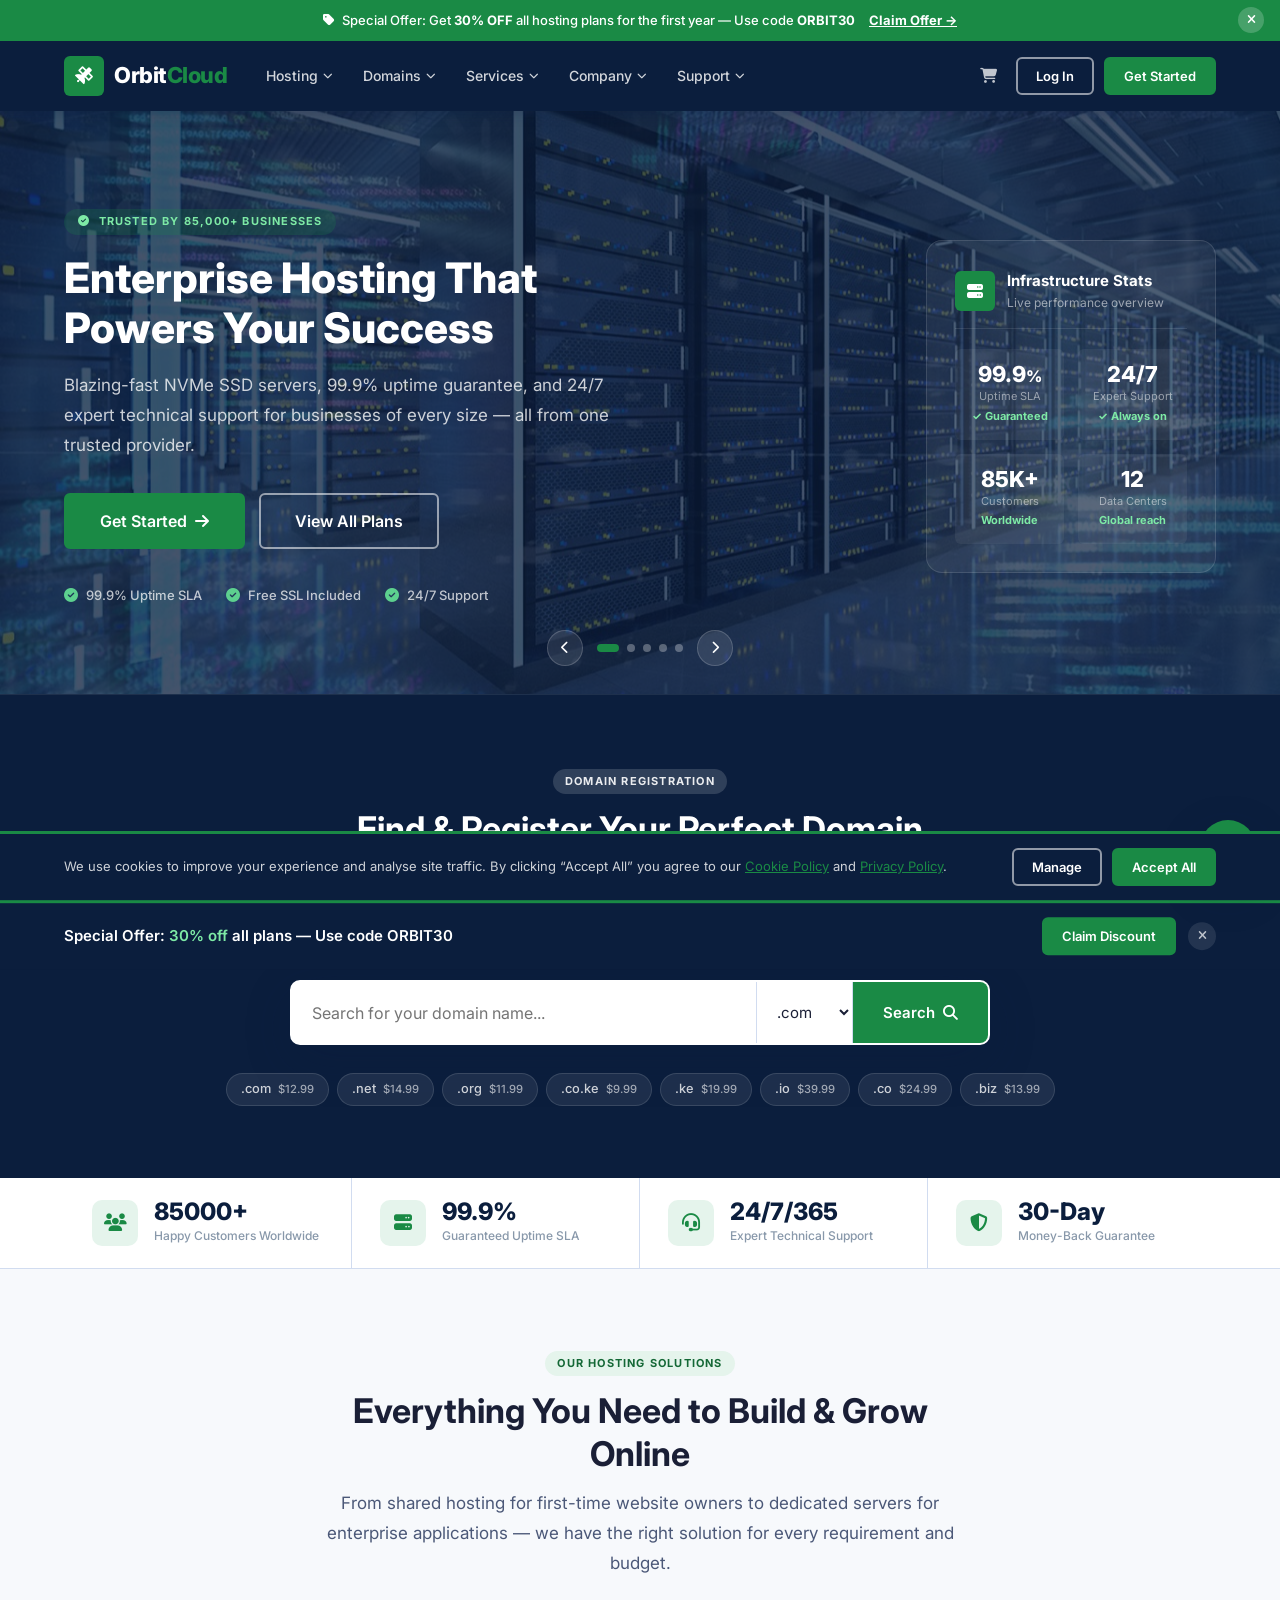
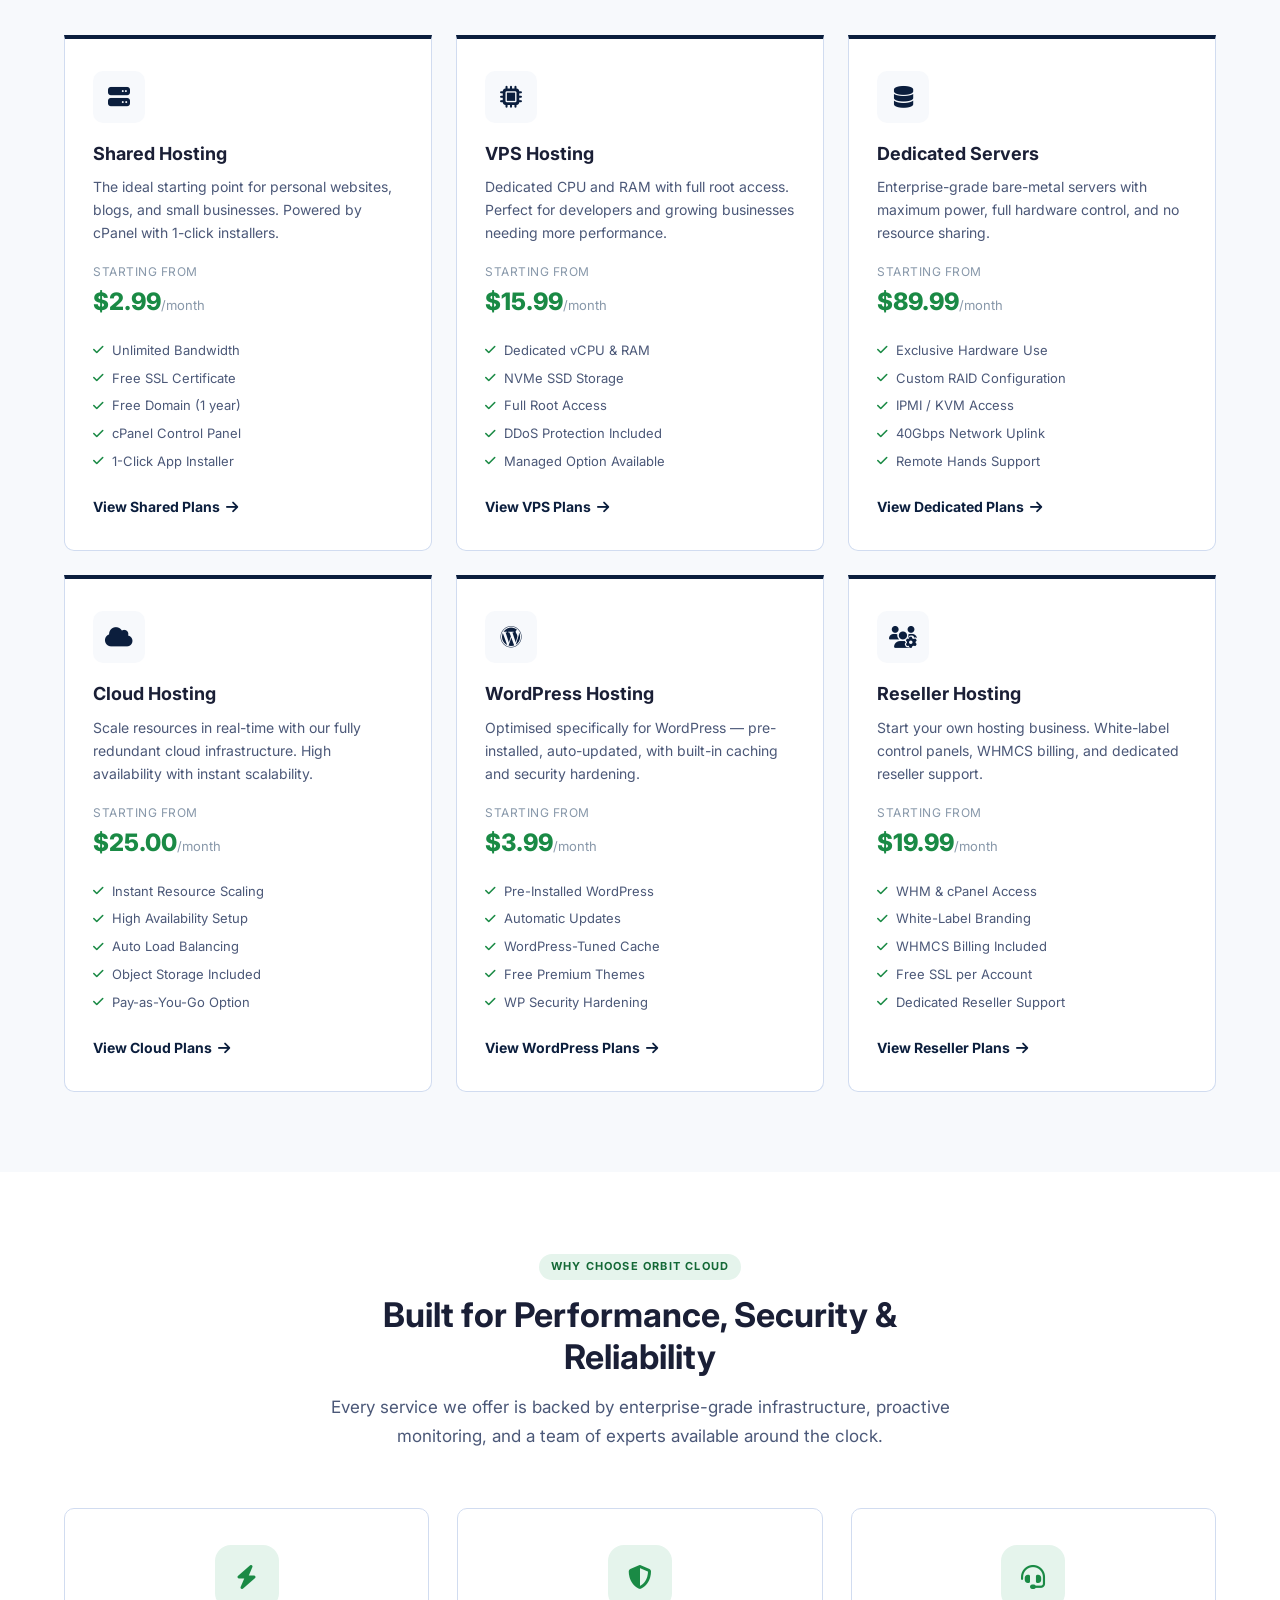
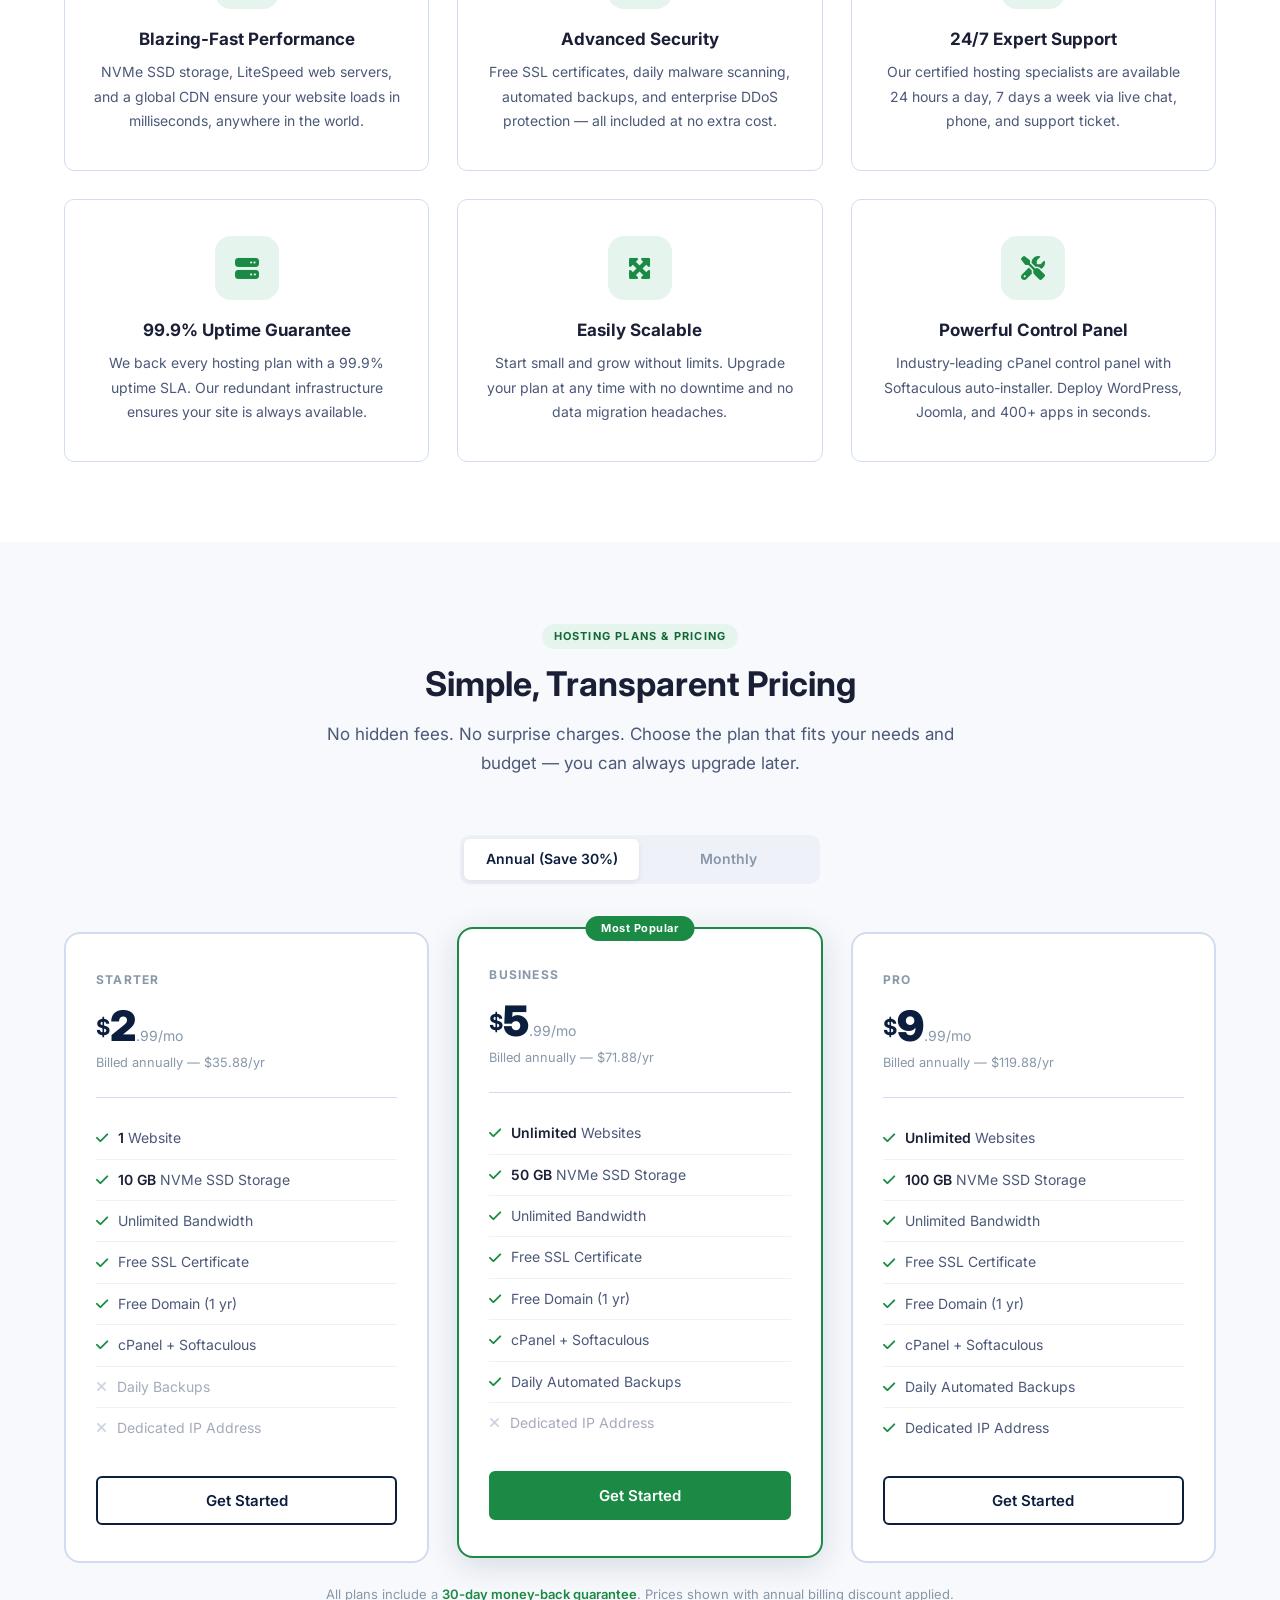
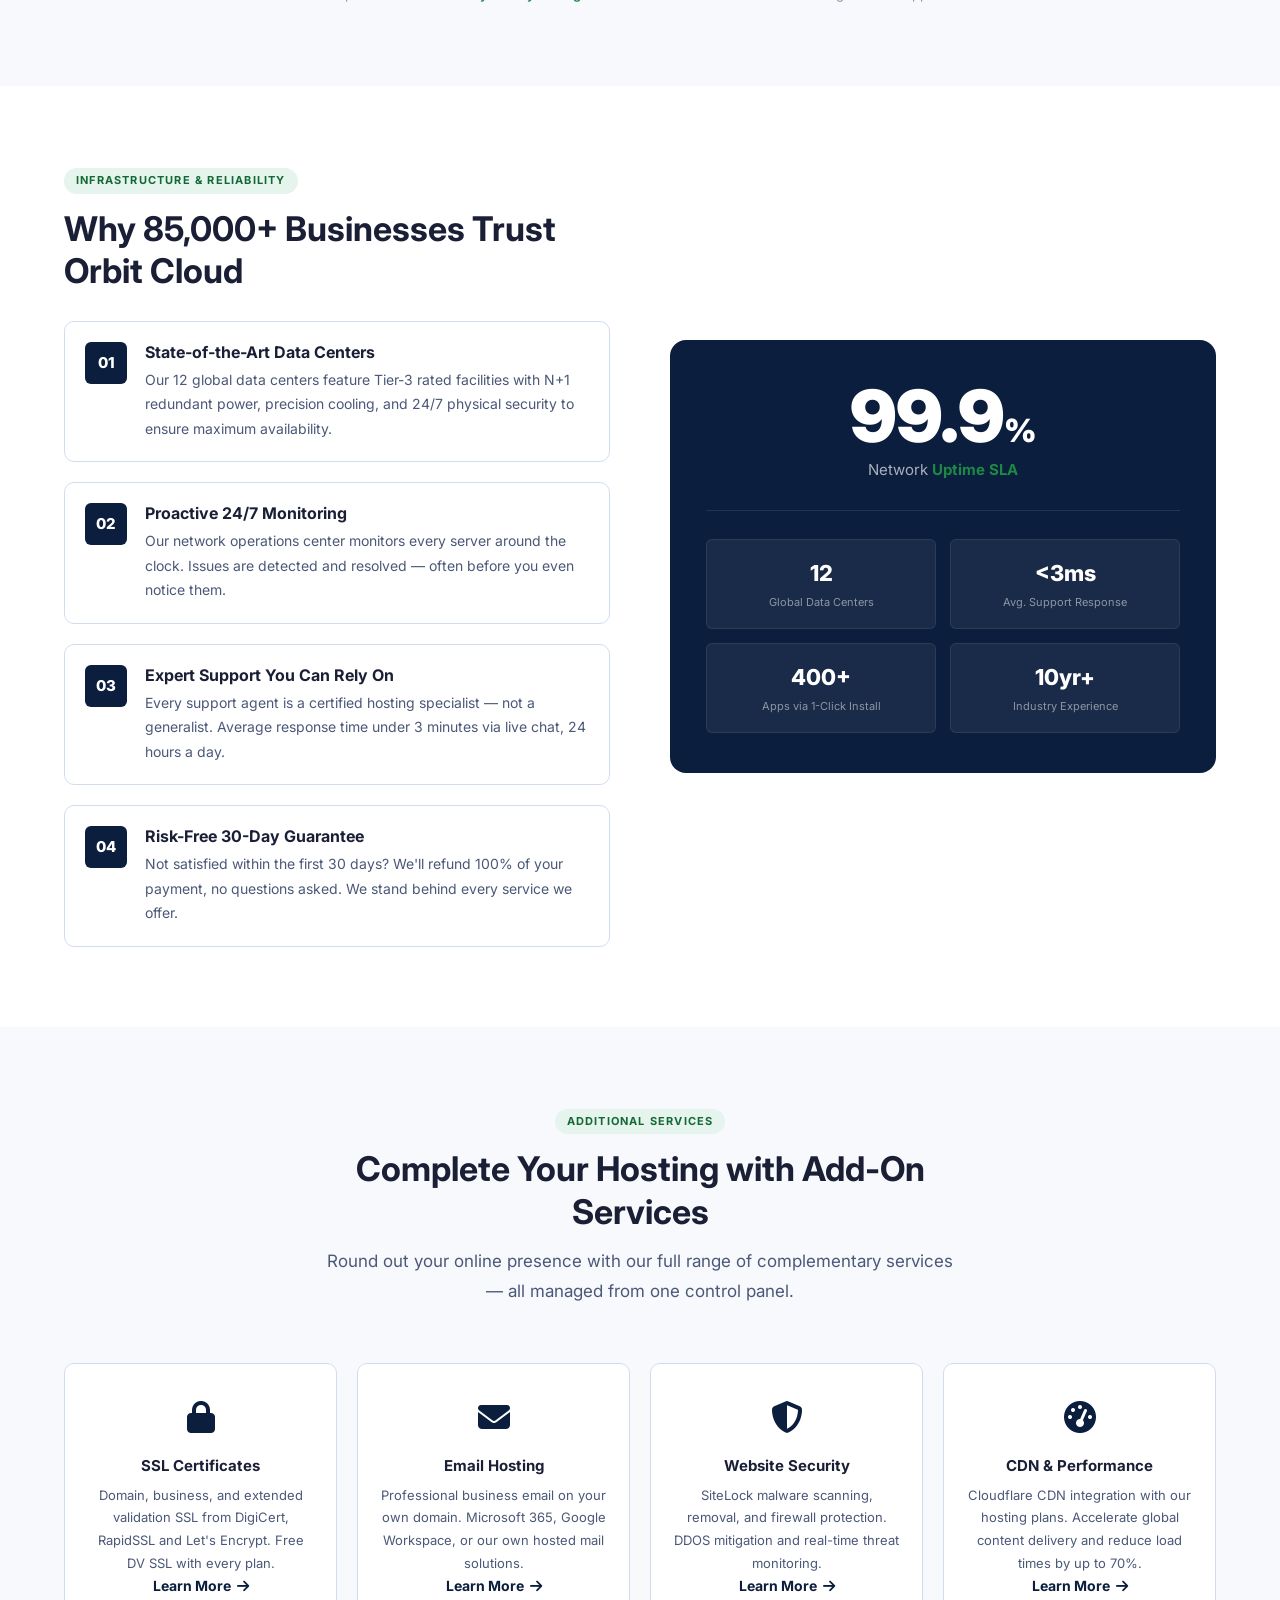
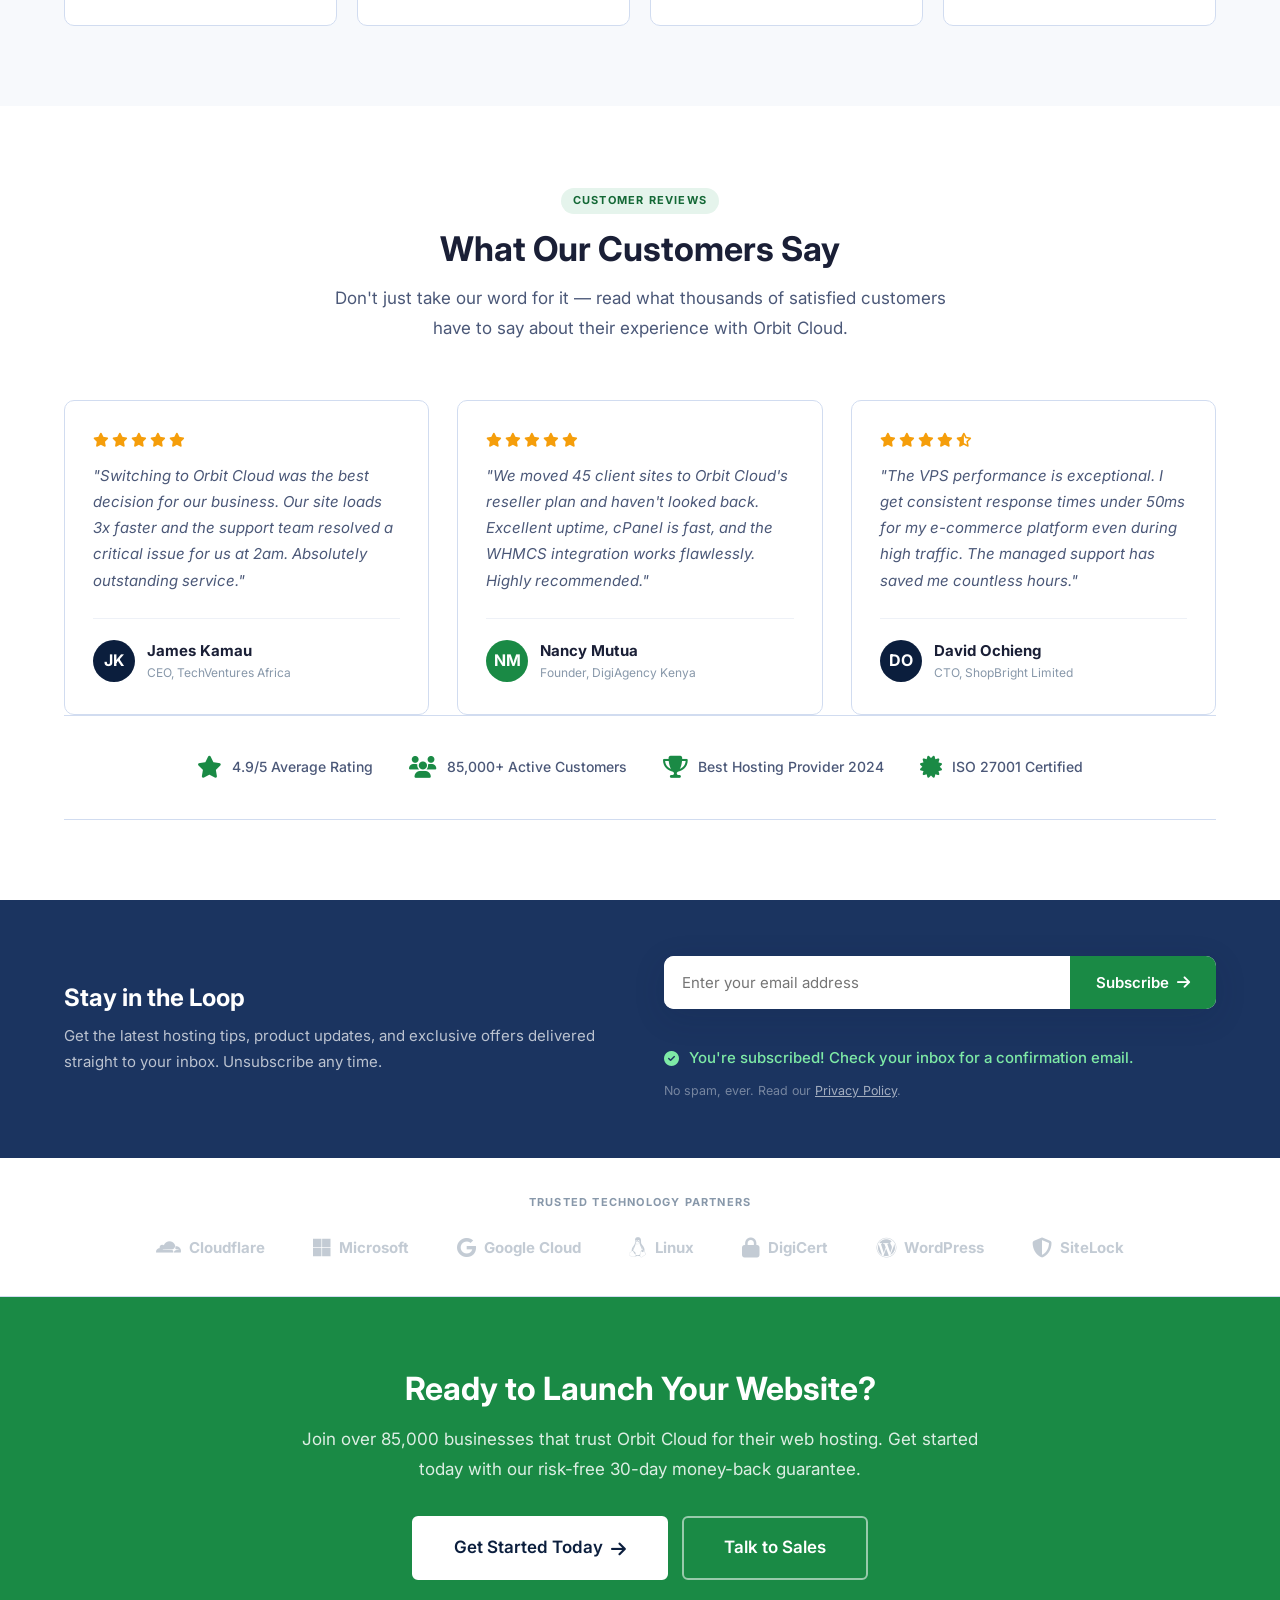
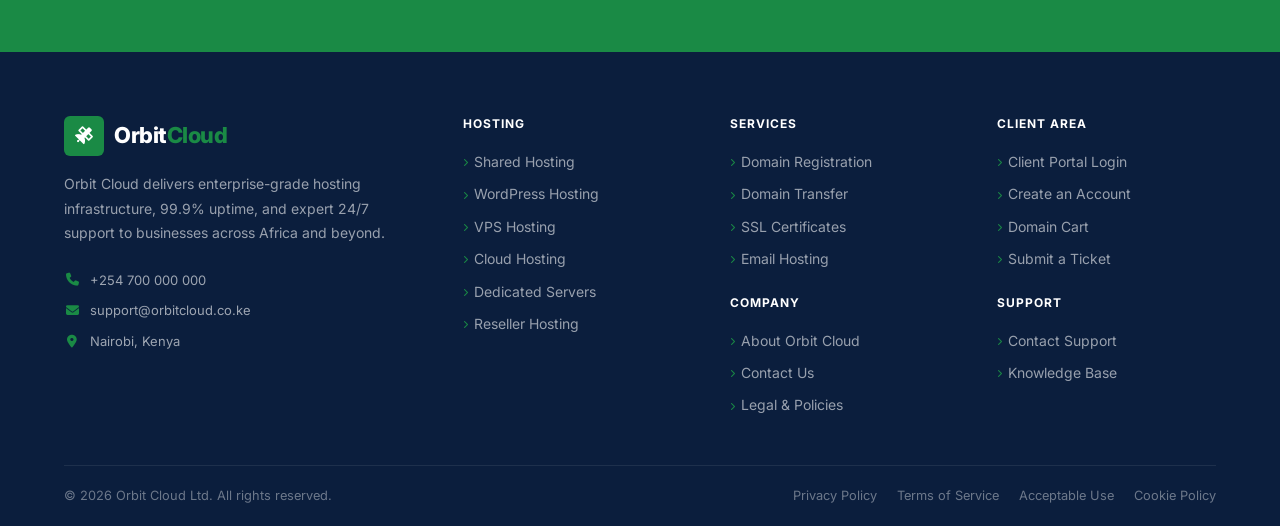
==== index.html @ 480f575f "fix(branding): remove duplicate portal logo; navy background on documents Duplicate logo bug: portal" ====
<!DOCTYPE html>
<html lang="en">
<head>
  <link rel="apple-touch-icon" sizes="180x180" href="apple-touch-icon.png" />
  <link rel="icon" type="image/png" sizes="32x32" href="favicon-32x32.png" />
  <link rel="icon" type="image/png" sizes="16x16" href="favicon-16x16.png" />
  <link rel="manifest" href="site.webmanifest" />
  <meta charset="UTF-8" />
  <meta name="viewport" content="width=device-width, initial-scale=1.0" />
  <title>Orbit Cloud — Professional Web Hosting & Domain Services</title>
  <meta name="description" content="Orbit Cloud provides enterprise-grade web hosting, VPS, dedicated servers, cloud hosting, domain registration, and SSL certificates with 99.9% uptime guarantee." />
  <link rel="preconnect" href="https://fonts.googleapis.com" />
  <link rel="preconnect" href="https://fonts.gstatic.com" crossorigin />
  <link rel="preload" href="https://fonts.googleapis.com/css2?family=Inter:wght@400;500;600;700;800;900&display=swap" as="style" onload="this.onload=null;this.rel='stylesheet'" /><noscript><link href="https://fonts.googleapis.com/css2?family=Inter:wght@400;500;600;700;800;900&display=swap" rel="stylesheet" /></noscript>
  <link rel="preload" href="https://cdnjs.cloudflare.com/ajax/libs/font-awesome/6.5.0/css/all.min.css" as="style" onload="this.onload=null;this.rel='stylesheet'" /><noscript><link rel="stylesheet" href="https://cdnjs.cloudflare.com/ajax/libs/font-awesome/6.5.0/css/all.min.css" /></noscript>
  <link rel="stylesheet" href="css/style.min.css" />
  <!-- Performance hints -->
  <link rel="dns-prefetch" href="//cdnjs.cloudflare.com" />
  <link rel="preconnect" href="https://cdnjs.cloudflare.com" crossorigin />
  <!-- SEO -->
  <meta name="robots" content="index, follow" />
  <meta name="author" content="Orbit Cloud" />
  <meta name="keywords" content="web hosting, domain registration, VPS hosting, dedicated servers, cloud hosting, WordPress hosting, Kenya hosting, cheap hosting" />
  <link rel="canonical" href="https://sammy001-svg.github.io/Orbit Cloud/" />
  <!-- Open Graph -->
  <meta property="og:type" content="website" />
  <meta property="og:site_name" content="Orbit Cloud" />
  <meta property="og:title" content="Orbit Cloud — Professional Web Hosting & Domain Services" />
  <meta property="og:description" content="Enterprise-grade web hosting, VPS, dedicated servers, cloud hosting, domain registration, and SSL certificates with 99.9% uptime guarantee. Starting at $2.99/month." />
  <meta property="og:url" content="https://sammy001-svg.github.io/Orbit Cloud/" />
  <meta property="og:image" content="https://sammy001-svg.github.io/Orbit Cloud/images/og-image.png" />
  <meta property="og:image:width" content="1200" />
  <meta property="og:image:height" content="630" />
  <!-- Twitter Card -->
  <meta name="twitter:card" content="summary_large_image" />
  <meta name="twitter:site" content="@orbitcloud" />
  <meta name="twitter:title" content="Orbit Cloud — Professional Web Hosting & Domain Services" />
  <meta name="twitter:description" content="Enterprise-grade hosting with 99.9% uptime, free SSL, free domain, and 24/7 expert support. Starting at $2.99/month." />
  <meta name="twitter:image" content="https://sammy001-svg.github.io/Orbit Cloud/images/og-image.png" />
  <!-- JSON-LD: Organization -->
  <script type="application/ld+json">
  {
    "@context": "https://schema.org",
    "@type": "Organization",
    "name": "Orbit Cloud",
    "url": "https://sammy001-svg.github.io/Orbit Cloud",
    "logo": "https://sammy001-svg.github.io/Orbit Cloud/images/logo.png",
    "foundingDate": "2014",
    "description": "Orbit Cloud is a leading web hosting provider delivering enterprise-grade infrastructure, 99.9% uptime, and expert 24/7 support to businesses worldwide.",
    "contactPoint": [
      {
        "@type": "ContactPoint",
        "telephone": "+254-700-000-000",
        "contactType": "customer service",
        "areaServed": "Worldwide",
        "availableLanguage": "English"
      }
    ],
    "address": {
      "@type": "PostalAddress",
      "addressLocality": "Nairobi",
      "addressCountry": "KE"
    },
    "sameAs": [
      "https://twitter.com/orbitcloud",
      "https://facebook.com/orbitcloud",
      "https://linkedin.com/company/orbitcloud"
    ]
  }
  </script>
  <!-- JSON-LD: WebSite with SearchAction -->
  <script type="application/ld+json">
  {
    "@context": "https://schema.org",
    "@type": "WebSite",
    "name": "Orbit Cloud",
    "url": "https://sammy001-svg.github.io/Orbit Cloud",
    "potentialAction": {
      "@type": "SearchAction",
      "target": {
        "@type": "EntryPoint",
        "urlTemplate": "https://sammy001-svg.github.io/Orbit Cloud/domains.html?q={search_term_string}"
      },
      "query-input": "required name=search_term_string"
    }
  }
  </script>
  <!-- JSON-LD: ItemList of services -->
  <script type="application/ld+json">
  {
    "@context": "https://schema.org",
    "@type": "ItemList",
    "name": "Orbit Cloud Hosting Services",
    "itemListElement": [
      {"@type": "ListItem", "position": 1, "name": "Shared Hosting", "url": "https://sammy001-svg.github.io/Orbit Cloud/hosting/shared.html"},
      {"@type": "ListItem", "position": 2, "name": "VPS Hosting", "url": "https://sammy001-svg.github.io/Orbit Cloud/hosting/vps.html"},
      {"@type": "ListItem", "position": 3, "name": "Dedicated Servers", "url": "https://sammy001-svg.github.io/Orbit Cloud/hosting/dedicated.html"},
      {"@type": "ListItem", "position": 4, "name": "Cloud Hosting", "url": "https://sammy001-svg.github.io/Orbit Cloud/hosting/cloud.html"},
      {"@type": "ListItem", "position": 5, "name": "WordPress Hosting", "url": "https://sammy001-svg.github.io/Orbit Cloud/hosting/wordpress.html"},
      {"@type": "ListItem", "position": 6, "name": "Reseller Hosting", "url": "https://sammy001-svg.github.io/Orbit Cloud/hosting/reseller.html"}
    ]
  }
  </script>
</head>
<body>

<!-- Announcement Bar -->
<div class="announcement-bar">
  <div class="container">
    <div class="announcement-content">
      <i class="fas fa-tag"></i>
      <span>Special Offer: Get <strong>30% OFF</strong> all hosting plans for the first year — Use code <strong>ORBIT30</strong></span>
      <a href="hosting/shared.html">Claim Offer &rarr;</a>
    </div>
  </div>
  <button type="button" class="announcement-close" aria-label="Close announcement"><i class="fas fa-times"></i></button>
</div>

<!-- Header -->
<header class="site-header">
  <div class="container">
    <div class="header-inner">
      <!-- Logo -->
      <a href="index.html" class="logo">
        <div class="logo-icon"><i class="fas fa-satellite"></i></div>
        <span class="logo-text">Orbit<span>Cloud</span></span>
      </a>

      <!-- Desktop Nav -->
      <nav class="main-nav" aria-label="Main navigation">
        <ul class="nav-list">
          <!-- Hosting -->
          <li class="nav-item">
            <a href="hosting/shared.html" class="nav-link">Hosting <i class="fas fa-chevron-down chevron"></i></a>
            <div class="mega-menu">
              <div>
                <div class="mega-col-title">Web Hosting</div>
                <a href="hosting/shared.html" class="mega-link">
                  <span class="mega-link-icon"><i class="fas fa-server"></i></span>
                  <span class="mega-link-text"><strong>Shared Hosting</strong><span>Perfect for beginners &amp; blogs</span></span>
                </a>
                <a href="hosting/wordpress.html" class="mega-link">
                  <span class="mega-link-icon"><i class="fab fa-wordpress"></i></span>
                  <span class="mega-link-text"><strong>WordPress Hosting</strong><span>Optimised for WordPress sites</span></span>
                </a>
                <a href="hosting/reseller.html" class="mega-link">
                  <span class="mega-link-icon"><i class="fas fa-users-cog"></i></span>
                  <span class="mega-link-text"><strong>Reseller Hosting</strong><span>Start your hosting business</span></span>
                </a>
              </div>
              <div>
                <div class="mega-col-title">Advanced Hosting</div>
                <a href="hosting/vps.html" class="mega-link">
                  <span class="mega-link-icon"><i class="fas fa-microchip"></i></span>
                  <span class="mega-link-text"><strong>VPS Hosting</strong><span>Root access &amp; dedicated resources</span></span>
                </a>
                <a href="hosting/dedicated.html" class="mega-link">
                  <span class="mega-link-icon"><i class="fas fa-database"></i></span>
                  <span class="mega-link-text"><strong>Dedicated Servers</strong><span>Full power for large applications</span></span>
                </a>
                <a href="hosting/cloud.html" class="mega-link">
                  <span class="mega-link-icon"><i class="fas fa-cloud"></i></span>
                  <span class="mega-link-text"><strong>Cloud Hosting</strong><span>Scale on demand, pay as you go</span></span>
                </a>
              </div>
              <div>
                <div class="mega-col-title">Add-On Services</div>
                <a href="ssl.html" class="mega-link">
                  <span class="mega-link-icon"><i class="fas fa-lock"></i></span>
                  <span class="mega-link-text"><strong>SSL Certificates</strong><span>Secure your site &amp; build trust</span></span>
                </a>
                <a href="email-hosting.html" class="mega-link">
                  <span class="mega-link-icon"><i class="fas fa-envelope"></i></span>
                  <span class="mega-link-text"><strong>Email Hosting</strong><span>Professional business email</span></span>
                </a>
                <a href="domains.html" class="mega-link">
                  <span class="mega-link-icon"><i class="fas fa-globe"></i></span>
                  <span class="mega-link-text"><strong>Domain Names</strong><span>Register your perfect domain</span></span>
                </a>
              </div>
            </div>
          </li>
          <!-- Domains -->
          <li class="nav-item">
            <a href="domains.html" class="nav-link">Domains <i class="fas fa-chevron-down chevron"></i></a>
            <div class="dropdown">
              <a href="domains.html"><i class="fas fa-search"></i> Register Domain</a>
              <a href="domains.html#transfer"><i class="fas fa-exchange-alt"></i> Transfer Domain</a>
              <a href="#" data-whmcs-action="cart"><i class="fas fa-cart-shopping"></i> Domain Cart</a>
            </div>
          </li>
          <!-- Services -->
          <li class="nav-item">
            <a href="ssl.html" class="nav-link">Services <i class="fas fa-chevron-down chevron"></i></a>
            <div class="dropdown">
              <a href="ssl.html"><i class="fas fa-lock"></i> SSL Certificates</a>
              <a href="email-hosting.html"><i class="fas fa-envelope"></i> Email Hosting</a>
              <a href="domains.html"><i class="fas fa-globe"></i> Domain Names</a>
            </div>
          </li>
          <!-- Company -->
          <li class="nav-item">
            <a href="about.html" class="nav-link">Company <i class="fas fa-chevron-down chevron"></i></a>
            <div class="dropdown">
              <a href="about.html"><i class="fas fa-building"></i> About Orbit Cloud</a>
              <a href="about.html#team"><i class="fas fa-users"></i> Our Team</a>
              <a href="legal.html"><i class="fas fa-file-shield"></i> Legal &amp; Policies</a>
            </div>
          </li>
          <!-- Support -->
          <li class="nav-item">
            <a href="contact.html" class="nav-link">Support <i class="fas fa-chevron-down chevron"></i></a>
            <div class="dropdown">
              <a href="contact.html"><i class="fas fa-headset"></i> Contact Support</a>
              <a href="#" data-whmcs-action="ticket"><i class="fas fa-ticket-alt"></i> Submit a Ticket</a>
              <a href="#" data-whmcs-action="login"><i class="fas fa-right-to-bracket"></i> Client Portal</a>
            </div>
          </li>
        </ul>
      </nav>

      <!-- Header CTA -->
      <div class="header-right">
        <a href="#" class="header-cart" data-whmcs-action="cart" aria-label="Cart" title="Domain cart"><i class="fas fa-cart-shopping"></i></a>
        <a href="#" class="btn btn-outline-white btn-sm" data-whmcs-action="login">Log In</a>
        <a href="#" class="btn btn-green btn-sm" data-whmcs-action="register">Get Started</a>
      </div>

      <!-- Mobile Toggle -->
      <button type="button" class="nav-toggle" aria-label="Toggle navigation" aria-expanded="false">
        <span></span><span></span><span></span>
      </button>
    </div>
  </div>
</header>

<!-- Mobile Nav -->
<nav class="mobile-nav" aria-label="Mobile navigation">
  <ul class="mobile-nav-list">
    <li class="mobile-nav-item">
      <div class="mobile-nav-link" data-sub>Hosting <i class="fas fa-chevron-down chevron"></i></div>
      <div class="mobile-sub">
        <a href="hosting/shared.html"><i class="fas fa-server"></i> Shared Hosting</a>
        <a href="hosting/vps.html"><i class="fas fa-microchip"></i> VPS Hosting</a>
        <a href="hosting/dedicated.html"><i class="fas fa-database"></i> Dedicated Servers</a>
        <a href="hosting/cloud.html"><i class="fas fa-cloud"></i> Cloud Hosting</a>
        <a href="hosting/wordpress.html"><i class="fab fa-wordpress"></i> WordPress Hosting</a>
        <a href="hosting/reseller.html"><i class="fas fa-users-cog"></i> Reseller Hosting</a>
      </div>
    </li>
    <li class="mobile-nav-item">
      <a href="domains.html" class="mobile-nav-link">Domains</a>
    </li>
    <li class="mobile-nav-item">
      <div class="mobile-nav-link" data-sub>Services <i class="fas fa-chevron-down chevron"></i></div>
      <div class="mobile-sub">
        <a href="ssl.html"><i class="fas fa-lock"></i> SSL Certificates</a>
        <a href="email-hosting.html"><i class="fas fa-envelope"></i> Email Hosting</a>
        <a href="domains.html"><i class="fas fa-globe"></i> Domain Names</a>
      </div>
    </li>
    <li class="mobile-nav-item">
      <a href="about.html" class="mobile-nav-link">Company</a>
    </li>
    <li class="mobile-nav-item">
      <a href="contact.html" class="mobile-nav-link">Support</a>
    </li>
  </ul>
  <div class="mobile-nav-btns">
    <a href="#" class="btn btn-outline-white" data-whmcs-action="login">Log In</a>
    <a href="#" class="btn btn-green" data-whmcs-action="register">Get Started</a>
  </div>
</nav>

<!-- ===== HERO CAROUSEL ===== -->
<section class="hero-carousel" aria-label="Featured promotions">
  <div class="carousel-slides">

    <!-- Slide 1 — Brand / General -->
    <div class="carousel-slide slide-photo slide-bg-1">
      <div class="container">
        <div class="slide-content">
          <span class="slide-eyebrow"><i class="fas fa-circle-check"></i> &nbsp;Trusted by 85,000+ Businesses</span>
          <h1>Enterprise Hosting That Powers Your Success</h1>
          <p>Blazing-fast NVMe SSD servers, 99.9% uptime guarantee, and 24/7 expert technical support for businesses of every size — all from one trusted provider.</p>
          <div class="slide-ctas">
            <a href="hosting/shared.html" class="btn btn-green btn-lg">Get Started <i class="fas fa-arrow-right"></i></a>
            <a href="#hosting-plans" class="btn btn-outline-white btn-lg">View All Plans</a>
          </div>
          <div class="slide-badges">
            <span class="slide-badge"><i class="fas fa-check-circle"></i> 99.9% Uptime SLA</span>
            <span class="slide-badge"><i class="fas fa-check-circle"></i> Free SSL Included</span>
            <span class="slide-badge"><i class="fas fa-check-circle"></i> 24/7 Support</span>
          </div>
        </div>
        <div class="slide-visual">
          <div class="slide-panel">
            <div class="panel-header">
              <div class="panel-icon"><i class="fas fa-server"></i></div>
              <div>
                <div class="panel-title">Infrastructure Stats</div>
                <div class="panel-sub">Live performance overview</div>
              </div>
            </div>
            <div class="panel-stats">
              <div class="p-stat">
                <div class="p-stat-val">99.9<span class="fs-1rem">%</span></div>
                <div class="p-stat-lbl">Uptime SLA</div>
                <div class="p-stat-note">&#10003; Guaranteed</div>
              </div>
              <div class="p-stat">
                <div class="p-stat-val">24/7</div>
                <div class="p-stat-lbl">Expert Support</div>
                <div class="p-stat-note">&#10003; Always on</div>
              </div>
              <div class="p-stat">
                <div class="p-stat-val">85K+</div>
                <div class="p-stat-lbl">Customers</div>
                <div class="p-stat-note">Worldwide</div>
              </div>
              <div class="p-stat">
                <div class="p-stat-val">12</div>
                <div class="p-stat-lbl">Data Centers</div>
                <div class="p-stat-note">Global reach</div>
              </div>
            </div>
          </div>
        </div>
      </div>
    </div>

    <!-- Slide 2 — Shared Hosting -->
    <div class="carousel-slide slide-photo slide-bg-2">
      <div class="container">
        <div class="slide-content">
          <span class="slide-eyebrow"><i class="fas fa-bolt"></i> &nbsp;Starting from $2.99/month</span>
          <h1>Shared Hosting — Launch Your Website Today</h1>
          <p>Everything you need to build and grow your online presence. Includes a free domain name, SSL certificate, unlimited bandwidth, and one-click app installs.</p>
          <div class="slide-ctas">
            <a href="hosting/shared.html" class="btn btn-green btn-lg">View Shared Plans</a>
            <a href="hosting/shared.html#compare" class="btn btn-outline-white btn-lg">Compare Features</a>
          </div>
          <div class="slide-badges">
            <span class="slide-badge"><i class="fas fa-check-circle"></i> Free Domain</span>
            <span class="slide-badge"><i class="fas fa-check-circle"></i> Free SSL</span>
            <span class="slide-badge"><i class="fas fa-check-circle"></i> 1-Click Installs</span>
          </div>
        </div>
        <div class="slide-visual">
          <div class="slide-panel">
            <div class="panel-header">
              <div class="panel-icon"><i class="fas fa-server"></i></div>
              <div>
                <div class="panel-title">Shared Hosting Plans</div>
                <div class="panel-sub">Best value for new websites</div>
              </div>
            </div>
            <div class="panel-list">
              <div class="panel-list-item"><i class="fas fa-check"></i> Unlimited Bandwidth</div>
              <div class="panel-list-item"><i class="fas fa-check"></i> Free Domain Name (1 yr)</div>
              <div class="panel-list-item"><i class="fas fa-check"></i> Free SSL Certificate</div>
              <div class="panel-list-item"><i class="fas fa-check"></i> cPanel Control Panel</div>
              <div class="panel-list-item"><i class="fas fa-check"></i> Daily Automated Backups</div>
              <div class="panel-list-item"><i class="fas fa-check"></i> 1-Click WordPress Install</div>
            </div>
          </div>
        </div>
      </div>
    </div>

    <!-- Slide 3 — VPS -->
    <div class="carousel-slide slide-photo slide-bg-3">
      <div class="container">
        <div class="slide-content">
          <span class="slide-eyebrow"><i class="fas fa-microchip"></i> &nbsp;Full Root Access</span>
          <h1>VPS Hosting — Full Control, Maximum Performance</h1>
          <p>Get dedicated CPU and RAM resources with full root access and NVMe SSD storage. Perfect for developers, growing businesses, and high-traffic applications.</p>
          <div class="slide-ctas">
            <a href="hosting/vps.html" class="btn btn-green btn-lg">Configure VPS</a>
            <a href="hosting/vps.html#plans" class="btn btn-outline-white btn-lg">See VPS Plans</a>
          </div>
          <div class="slide-badges">
            <span class="slide-badge"><i class="fas fa-check-circle"></i> NVMe SSD Storage</span>
            <span class="slide-badge"><i class="fas fa-check-circle"></i> Root Access</span>
            <span class="slide-badge"><i class="fas fa-check-circle"></i> Managed Options</span>
          </div>
        </div>
        <div class="slide-visual">
          <div class="slide-panel">
            <div class="panel-header">
              <div class="panel-icon"><i class="fas fa-microchip"></i></div>
              <div>
                <div class="panel-title">VPS Performance</div>
                <div class="panel-sub">Dedicated resources, guaranteed</div>
              </div>
            </div>
            <div class="panel-stats">
              <div class="p-stat">
                <div class="p-stat-val">NVMe</div>
                <div class="p-stat-lbl">SSD Storage</div>
                <div class="p-stat-note">10x faster</div>
              </div>
              <div class="p-stat">
                <div class="p-stat-val">40Gbps</div>
                <div class="p-stat-lbl">Network Port</div>
                <div class="p-stat-note">DDoS shielded</div>
              </div>
              <div class="p-stat">
                <div class="p-stat-val">8</div>
                <div class="p-stat-lbl">vCPU Cores</div>
                <div class="p-stat-note">Top-tier plans</div>
              </div>
              <div class="p-stat">
                <div class="p-stat-val">32GB</div>
                <div class="p-stat-lbl">RAM Available</div>
                <div class="p-stat-note">Dedicated</div>
              </div>
            </div>
          </div>
        </div>
      </div>
    </div>

    <!-- Slide 4 — Security -->
    <div class="carousel-slide slide-photo slide-bg-4">
      <div class="container">
        <div class="slide-content">
          <span class="slide-eyebrow"><i class="fas fa-shield-alt"></i> &nbsp;Enterprise Security</span>
          <h1>Your Business Deserves the Best Security</h1>
          <p>Free SSL certificates, daily automated backups, advanced DDoS protection, and malware scanning are included with every hosting plan — at no extra cost.</p>
          <div class="slide-ctas">
            <a href="ssl.html" class="btn btn-white btn-lg">Get SSL Certificate</a>
            <a href="hosting/shared.html" class="btn btn-outline-white btn-lg">View Secure Plans</a>
          </div>
          <div class="slide-badges">
            <span class="slide-badge"><i class="fas fa-check-circle"></i> DDoS Protection</span>
            <span class="slide-badge"><i class="fas fa-check-circle"></i> Daily Backups</span>
            <span class="slide-badge"><i class="fas fa-check-circle"></i> Malware Scanning</span>
          </div>
        </div>
        <div class="slide-visual">
          <div class="slide-panel">
            <div class="panel-header">
              <div class="panel-icon"><i class="fas fa-shield-alt"></i></div>
              <div>
                <div class="panel-title">Security Features</div>
                <div class="panel-sub">Included with all plans</div>
              </div>
            </div>
            <div class="panel-list">
              <div class="panel-list-item"><i class="fas fa-check"></i> Free Let's Encrypt SSL</div>
              <div class="panel-list-item"><i class="fas fa-check"></i> Advanced DDoS Protection</div>
              <div class="panel-list-item"><i class="fas fa-check"></i> Daily Automated Backups</div>
              <div class="panel-list-item"><i class="fas fa-check"></i> Malware Detection &amp; Removal</div>
              <div class="panel-list-item"><i class="fas fa-check"></i> Firewall &amp; Brute Force Protection</div>
              <div class="panel-list-item"><i class="fas fa-check"></i> Two-Factor Authentication</div>
            </div>
          </div>
        </div>
      </div>
    </div>

    <!-- Slide 5 — Domains -->
    <div class="carousel-slide slide-photo slide-bg-5">
      <div class="container">
        <div class="slide-content">
          <span class="slide-eyebrow"><i class="fas fa-globe"></i> &nbsp;500+ Domain Extensions</span>
          <h1>Register Your Perfect Domain Name Today</h1>
          <p>Search from over 500 domain extensions and find the ideal name for your business or personal brand. Free domain registration included with every annual hosting plan.</p>
          <div class="slide-ctas">
            <a href="domains.html" class="btn btn-green btn-lg">Search Domains</a>
            <a href="domains.html#transfer" class="btn btn-outline-white btn-lg">Transfer a Domain</a>
          </div>
          <div class="slide-badges">
            <span class="slide-badge"><i class="fas fa-check-circle"></i> Free with Hosting</span>
            <span class="slide-badge"><i class="fas fa-check-circle"></i> WHOIS Privacy</span>
            <span class="slide-badge"><i class="fas fa-check-circle"></i> Auto-Renewal</span>
          </div>
        </div>
        <div class="slide-visual">
          <div class="slide-panel">
            <div class="panel-header">
              <div class="panel-icon"><i class="fas fa-globe"></i></div>
              <div>
                <div class="panel-title">Popular Domains</div>
                <div class="panel-sub">Starting prices (per year)</div>
              </div>
            </div>
            <div class="panel-list">
              <div class="panel-list-item"><i class="fas fa-tag"></i> .com &mdash; from $12.99/yr</div>
              <div class="panel-list-item"><i class="fas fa-tag"></i> .net &mdash; from $14.99/yr</div>
              <div class="panel-list-item"><i class="fas fa-tag"></i> .org &mdash; from $11.99/yr</div>
              <div class="panel-list-item"><i class="fas fa-tag"></i> .co.ke &mdash; from $9.99/yr</div>
              <div class="panel-list-item"><i class="fas fa-tag"></i> .io &mdash; from $39.99/yr</div>
              <div class="panel-list-item"><i class="fas fa-tag"></i> .ke &mdash; from $19.99/yr</div>
            </div>
          </div>
        </div>
      </div>
    </div>

  </div><!-- end .carousel-slides -->

  <!-- Controls -->
  <div class="carousel-controls">
    <button class="carousel-arrow carousel-prev" aria-label="Previous slide"><i class="fas fa-chevron-left"></i></button>
    <div class="carousel-dots" role="tablist" aria-label="Carousel navigation"></div>
    <button class="carousel-arrow carousel-next" aria-label="Next slide"><i class="fas fa-chevron-right"></i></button>
  </div>
</section>

<!-- ===== DOMAIN SEARCH ===== -->
<section class="domain-section" id="domains">
  <div class="container">
    <div class="section-header animate-in">
      <span class="section-tag tag-white">Domain Registration</span>
      <h2>Find &amp; Register Your Perfect Domain</h2>
      <p>Search from over 500 domain extensions. Get your domain with free WHOIS privacy protection included on all orders.</p>
    </div>
    <div class="domain-search-wrap animate-in">
      <form class="domain-form" autocomplete="off">
        <input type="text" class="domain-input" placeholder="Search for your domain name..." aria-label="Domain name" />
        <select aria-label="Domain extension">
          <option>.com</option>
          <option>.net</option>
          <option>.org</option>
          <option>.co.ke</option>
          <option>.ke</option>
          <option>.io</option>
          <option>.co</option>
          <option>.biz</option>
        </select>
        <button type="submit" class="btn btn-green">Search <i class="fas fa-search"></i></button>
      </form>
      <div class="domain-results"></div>
    </div>
    <div class="popular-tlds animate-in">
      <span class="tld-pill" data-tld=".com">.com <span class="tld-price">$12.99</span></span>
      <span class="tld-pill" data-tld=".net">.net <span class="tld-price">$14.99</span></span>
      <span class="tld-pill" data-tld=".org">.org <span class="tld-price">$11.99</span></span>
      <span class="tld-pill" data-tld=".co.ke">.co.ke <span class="tld-price">$9.99</span></span>
      <span class="tld-pill" data-tld=".ke">.ke <span class="tld-price">$19.99</span></span>
      <span class="tld-pill" data-tld=".io">.io <span class="tld-price">$39.99</span></span>
      <span class="tld-pill" data-tld=".co">.co <span class="tld-price">$24.99</span></span>
      <span class="tld-pill" data-tld=".biz">.biz <span class="tld-price">$13.99</span></span>
    </div>
  </div>
</section>

<!-- ===== STATS BAR ===== -->
<div class="stats-bar">
  <div class="container">
    <div class="stats-grid">
      <div class="stats-item">
        <div class="stats-icon"><i class="fas fa-users"></i></div>
        <div>
          <div class="stats-num"><span data-count="85000" data-suffix="+">85,000+</span></div>
          <div class="stats-desc">Happy Customers Worldwide</div>
        </div>
      </div>
      <div class="stats-item">
        <div class="stats-icon"><i class="fas fa-server"></i></div>
        <div>
          <div class="stats-num"><span data-count="99.9" data-decimal="1" data-suffix="%">99.9%</span></div>
          <div class="stats-desc">Guaranteed Uptime SLA</div>
        </div>
      </div>
      <div class="stats-item">
        <div class="stats-icon"><i class="fas fa-headset"></i></div>
        <div>
          <div class="stats-num">24/7/365</div>
          <div class="stats-desc">Expert Technical Support</div>
        </div>
      </div>
      <div class="stats-item">
        <div class="stats-icon"><i class="fas fa-shield-alt"></i></div>
        <div>
          <div class="stats-num">30-Day</div>
          <div class="stats-desc">Money-Back Guarantee</div>
        </div>
      </div>
    </div>
  </div>
</div>

<!-- ===== HOSTING SERVICES ===== -->
<section class="section section-alt" id="hosting-plans">
  <div class="container">
    <div class="section-header animate-in">
      <span class="section-tag">Our Hosting Solutions</span>
      <h2>Everything You Need to Build &amp; Grow Online</h2>
      <p>From shared hosting for first-time website owners to dedicated servers for enterprise applications — we have the right solution for every requirement and budget.</p>
    </div>
    <div class="hosting-grid">
      <div class="hosting-card animate-in">
        <div class="hosting-icon"><i class="fas fa-server"></i></div>
        <h3>Shared Hosting</h3>
        <p>The ideal starting point for personal websites, blogs, and small businesses. Powered by cPanel with 1-click installers.</p>
        <div class="card-price"><span class="from">Starting from</span><span class="price-val">$2.99</span><span class="price-per">/month</span></div>
        <ul class="hosting-features">
          <li><i class="fas fa-check"></i> Unlimited Bandwidth</li>
          <li><i class="fas fa-check"></i> Free SSL Certificate</li>
          <li><i class="fas fa-check"></i> Free Domain (1 year)</li>
          <li><i class="fas fa-check"></i> cPanel Control Panel</li>
          <li><i class="fas fa-check"></i> 1-Click App Installer</li>
        </ul>
        <a href="hosting/shared.html" class="card-cta">View Shared Plans <i class="fas fa-arrow-right"></i></a>
      </div>
      <div class="hosting-card animate-in">
        <div class="hosting-icon"><i class="fas fa-microchip"></i></div>
        <h3>VPS Hosting</h3>
        <p>Dedicated CPU and RAM with full root access. Perfect for developers and growing businesses needing more performance.</p>
        <div class="card-price"><span class="from">Starting from</span><span class="price-val">$15.99</span><span class="price-per">/month</span></div>
        <ul class="hosting-features">
          <li><i class="fas fa-check"></i> Dedicated vCPU &amp; RAM</li>
          <li><i class="fas fa-check"></i> NVMe SSD Storage</li>
          <li><i class="fas fa-check"></i> Full Root Access</li>
          <li><i class="fas fa-check"></i> DDoS Protection Included</li>
          <li><i class="fas fa-check"></i> Managed Option Available</li>
        </ul>
        <a href="hosting/vps.html" class="card-cta">View VPS Plans <i class="fas fa-arrow-right"></i></a>
      </div>
      <div class="hosting-card animate-in">
        <div class="hosting-icon"><i class="fas fa-database"></i></div>
        <h3>Dedicated Servers</h3>
        <p>Enterprise-grade bare-metal servers with maximum power, full hardware control, and no resource sharing.</p>
        <div class="card-price"><span class="from">Starting from</span><span class="price-val">$89.99</span><span class="price-per">/month</span></div>
        <ul class="hosting-features">
          <li><i class="fas fa-check"></i> Exclusive Hardware Use</li>
          <li><i class="fas fa-check"></i> Custom RAID Configuration</li>
          <li><i class="fas fa-check"></i> IPMI / KVM Access</li>
          <li><i class="fas fa-check"></i> 40Gbps Network Uplink</li>
          <li><i class="fas fa-check"></i> Remote Hands Support</li>
        </ul>
        <a href="hosting/dedicated.html" class="card-cta">View Dedicated Plans <i class="fas fa-arrow-right"></i></a>
      </div>
      <div class="hosting-card animate-in">
        <div class="hosting-icon"><i class="fas fa-cloud"></i></div>
        <h3>Cloud Hosting</h3>
        <p>Scale resources in real-time with our fully redundant cloud infrastructure. High availability with instant scalability.</p>
        <div class="card-price"><span class="from">Starting from</span><span class="price-val">$25.00</span><span class="price-per">/month</span></div>
        <ul class="hosting-features">
          <li><i class="fas fa-check"></i> Instant Resource Scaling</li>
          <li><i class="fas fa-check"></i> High Availability Setup</li>
          <li><i class="fas fa-check"></i> Auto Load Balancing</li>
          <li><i class="fas fa-check"></i> Object Storage Included</li>
          <li><i class="fas fa-check"></i> Pay-as-You-Go Option</li>
        </ul>
        <a href="hosting/cloud.html" class="card-cta">View Cloud Plans <i class="fas fa-arrow-right"></i></a>
      </div>
      <div class="hosting-card animate-in">
        <div class="hosting-icon"><i class="fab fa-wordpress"></i></div>
        <h3>WordPress Hosting</h3>
        <p>Optimised specifically for WordPress — pre-installed, auto-updated, with built-in caching and security hardening.</p>
        <div class="card-price"><span class="from">Starting from</span><span class="price-val">$3.99</span><span class="price-per">/month</span></div>
        <ul class="hosting-features">
          <li><i class="fas fa-check"></i> Pre-Installed WordPress</li>
          <li><i class="fas fa-check"></i> Automatic Updates</li>
          <li><i class="fas fa-check"></i> WordPress-Tuned Cache</li>
          <li><i class="fas fa-check"></i> Free Premium Themes</li>
          <li><i class="fas fa-check"></i> WP Security Hardening</li>
        </ul>
        <a href="hosting/wordpress.html" class="card-cta">View WordPress Plans <i class="fas fa-arrow-right"></i></a>
      </div>
      <div class="hosting-card animate-in">
        <div class="hosting-icon"><i class="fas fa-users-cog"></i></div>
        <h3>Reseller Hosting</h3>
        <p>Start your own hosting business. White-label control panels, WHMCS billing, and dedicated reseller support.</p>
        <div class="card-price"><span class="from">Starting from</span><span class="price-val">$19.99</span><span class="price-per">/month</span></div>
        <ul class="hosting-features">
          <li><i class="fas fa-check"></i> WHM &amp; cPanel Access</li>
          <li><i class="fas fa-check"></i> White-Label Branding</li>
          <li><i class="fas fa-check"></i> WHMCS Billing Included</li>
          <li><i class="fas fa-check"></i> Free SSL per Account</li>
          <li><i class="fas fa-check"></i> Dedicated Reseller Support</li>
        </ul>
        <a href="hosting/reseller.html" class="card-cta">View Reseller Plans <i class="fas fa-arrow-right"></i></a>
      </div>
    </div>
  </div>
</section>

<!-- ===== FEATURES ===== -->
<section class="section">
  <div class="container">
    <div class="section-header animate-in">
      <span class="section-tag">Why Choose Orbit Cloud</span>
      <h2>Built for Performance, Security &amp; Reliability</h2>
      <p>Every service we offer is backed by enterprise-grade infrastructure, proactive monitoring, and a team of experts available around the clock.</p>
    </div>
    <div class="features-grid">
      <div class="feature-card animate-in">
        <div class="feature-icon"><i class="fas fa-bolt"></i></div>
        <h3>Blazing-Fast Performance</h3>
        <p>NVMe SSD storage, LiteSpeed web servers, and a global CDN ensure your website loads in milliseconds, anywhere in the world.</p>
      </div>
      <div class="feature-card animate-in">
        <div class="feature-icon"><i class="fas fa-shield-alt"></i></div>
        <h3>Advanced Security</h3>
        <p>Free SSL certificates, daily malware scanning, automated backups, and enterprise DDoS protection — all included at no extra cost.</p>
      </div>
      <div class="feature-card animate-in">
        <div class="feature-icon"><i class="fas fa-headset"></i></div>
        <h3>24/7 Expert Support</h3>
        <p>Our certified hosting specialists are available 24 hours a day, 7 days a week via live chat, phone, and support ticket.</p>
      </div>
      <div class="feature-card animate-in">
        <div class="feature-icon"><i class="fas fa-server"></i></div>
        <h3>99.9% Uptime Guarantee</h3>
        <p>We back every hosting plan with a 99.9% uptime SLA. Our redundant infrastructure ensures your site is always available.</p>
      </div>
      <div class="feature-card animate-in">
        <div class="feature-icon"><i class="fas fa-expand-arrows-alt"></i></div>
        <h3>Easily Scalable</h3>
        <p>Start small and grow without limits. Upgrade your plan at any time with no downtime and no data migration headaches.</p>
      </div>
      <div class="feature-card animate-in">
        <div class="feature-icon"><i class="fas fa-tools"></i></div>
        <h3>Powerful Control Panel</h3>
        <p>Industry-leading cPanel control panel with Softaculous auto-installer. Deploy WordPress, Joomla, and 400+ apps in seconds.</p>
      </div>
    </div>
  </div>
</section>

<!-- ===== POPULAR PRICING ===== -->
<section class="section section-alt" id="pricing">
  <div class="container">
    <div class="section-header animate-in">
      <span class="section-tag">Hosting Plans &amp; Pricing</span>
      <h2>Simple, Transparent Pricing</h2>
      <p>No hidden fees. No surprise charges. Choose the plan that fits your needs and budget — you can always upgrade later.</p>
    </div>

    <div class="plan-tabs animate-in">
      <div class="plan-tab active" data-billing="annual">Annual (Save 30%)</div>
      <div class="plan-tab" data-billing="monthly">Monthly</div>
    </div>

    <div class="pricing-grid">
      <div class="pricing-card animate-in">
        <div class="plan-name">Starter</div>
        <div class="plan-price price-annual">
          <span class="currency">$</span><span class="amount">2</span><span class="period">.99/mo</span>
        </div>
        <div class="plan-price price-monthly hidden">
          <span class="currency">$</span><span class="amount">4</span><span class="period">.99/mo</span>
        </div>
        <div class="plan-renew">Billed annually — $35.88/yr</div>
        <div class="plan-divider"></div>
        <div class="plan-features">
          <div class="plan-feat"><i class="fas fa-check"></i><span class="feat-label"><strong>1</strong> Website</span></div>
          <div class="plan-feat"><i class="fas fa-check"></i><span class="feat-label"><strong>10 GB</strong> NVMe SSD Storage</span></div>
          <div class="plan-feat"><i class="fas fa-check"></i><span class="feat-label">Unlimited Bandwidth</span></div>
          <div class="plan-feat"><i class="fas fa-check"></i><span class="feat-label">Free SSL Certificate</span></div>
          <div class="plan-feat"><i class="fas fa-check"></i><span class="feat-label">Free Domain (1 yr)</span></div>
          <div class="plan-feat"><i class="fas fa-check"></i><span class="feat-label">cPanel + Softaculous</span></div>
          <div class="plan-feat"><i class="fas fa-xmark"></i><span class="feat-label feat-unavailable">Daily Backups</span></div>
          <div class="plan-feat"><i class="fas fa-xmark"></i><span class="feat-label feat-unavailable">Dedicated IP Address</span></div>
        </div>
        <a href="hosting/shared.html" class="btn btn-outline-navy btn-block plan-cta" data-whmcs-product="shared-starter">Get Started</a>
      </div>

      <div class="pricing-card featured animate-in">
        <div class="plan-name">Business</div>
        <div class="plan-price price-annual">
          <span class="currency">$</span><span class="amount">5</span><span class="period">.99/mo</span>
        </div>
        <div class="plan-price price-monthly hidden">
          <span class="currency">$</span><span class="amount">8</span><span class="period">.99/mo</span>
        </div>
        <div class="plan-renew">Billed annually — $71.88/yr</div>
        <div class="plan-divider"></div>
        <div class="plan-features">
          <div class="plan-feat"><i class="fas fa-check"></i><span class="feat-label"><strong>Unlimited</strong> Websites</span></div>
          <div class="plan-feat"><i class="fas fa-check"></i><span class="feat-label"><strong>50 GB</strong> NVMe SSD Storage</span></div>
          <div class="plan-feat"><i class="fas fa-check"></i><span class="feat-label">Unlimited Bandwidth</span></div>
          <div class="plan-feat"><i class="fas fa-check"></i><span class="feat-label">Free SSL Certificate</span></div>
          <div class="plan-feat"><i class="fas fa-check"></i><span class="feat-label">Free Domain (1 yr)</span></div>
          <div class="plan-feat"><i class="fas fa-check"></i><span class="feat-label">cPanel + Softaculous</span></div>
          <div class="plan-feat"><i class="fas fa-check"></i><span class="feat-label">Daily Automated Backups</span></div>
          <div class="plan-feat"><i class="fas fa-xmark"></i><span class="feat-label feat-unavailable">Dedicated IP Address</span></div>
        </div>
        <a href="hosting/shared.html" class="btn btn-green btn-block plan-cta" data-whmcs-product="shared-business">Get Started</a>
      </div>

      <div class="pricing-card animate-in">
        <div class="plan-name">Pro</div>
        <div class="plan-price price-annual">
          <span class="currency">$</span><span class="amount">9</span><span class="period">.99/mo</span>
        </div>
        <div class="plan-price price-monthly hidden">
          <span class="currency">$</span><span class="amount">13</span><span class="period">.99/mo</span>
        </div>
        <div class="plan-renew">Billed annually — $119.88/yr</div>
        <div class="plan-divider"></div>
        <div class="plan-features">
          <div class="plan-feat"><i class="fas fa-check"></i><span class="feat-label"><strong>Unlimited</strong> Websites</span></div>
          <div class="plan-feat"><i class="fas fa-check"></i><span class="feat-label"><strong>100 GB</strong> NVMe SSD Storage</span></div>
          <div class="plan-feat"><i class="fas fa-check"></i><span class="feat-label">Unlimited Bandwidth</span></div>
          <div class="plan-feat"><i class="fas fa-check"></i><span class="feat-label">Free SSL Certificate</span></div>
          <div class="plan-feat"><i class="fas fa-check"></i><span class="feat-label">Free Domain (1 yr)</span></div>
          <div class="plan-feat"><i class="fas fa-check"></i><span class="feat-label">cPanel + Softaculous</span></div>
          <div class="plan-feat"><i class="fas fa-check"></i><span class="feat-label">Daily Automated Backups</span></div>
          <div class="plan-feat"><i class="fas fa-check"></i><span class="feat-label">Dedicated IP Address</span></div>
        </div>
        <a href="hosting/shared.html" class="btn btn-outline-navy btn-block plan-cta" data-whmcs-product="shared-pro">Get Started</a>
      </div>
    </div>
    <p class="pricing-note">All plans include a <a href="legal.html#terms">30-day money-back guarantee</a>. Prices shown with annual billing discount applied.</p>
  </div>
</section>

<!-- ===== WHY CHOOSE US ===== -->
<section class="section">
  <div class="container">
    <div class="why-grid">
      <div>
        <span class="section-tag">Infrastructure &amp; Reliability</span>
        <h2 class="mb-28">Why 85,000+ Businesses Trust Orbit Cloud</h2>
        <div class="why-list">
          <div class="why-item animate-in">
            <div class="why-num">01</div>
            <div class="why-body">
              <h4>State-of-the-Art Data Centers</h4>
              <p>Our 12 global data centers feature Tier-3 rated facilities with N+1 redundant power, precision cooling, and 24/7 physical security to ensure maximum availability.</p>
            </div>
          </div>
          <div class="why-item animate-in">
            <div class="why-num">02</div>
            <div class="why-body">
              <h4>Proactive 24/7 Monitoring</h4>
              <p>Our network operations center monitors every server around the clock. Issues are detected and resolved — often before you even notice them.</p>
            </div>
          </div>
          <div class="why-item animate-in">
            <div class="why-num">03</div>
            <div class="why-body">
              <h4>Expert Support You Can Rely On</h4>
              <p>Every support agent is a certified hosting specialist — not a generalist. Average response time under 3 minutes via live chat, 24 hours a day.</p>
            </div>
          </div>
          <div class="why-item animate-in">
            <div class="why-num">04</div>
            <div class="why-body">
              <h4>Risk-Free 30-Day Guarantee</h4>
              <p>Not satisfied within the first 30 days? We'll refund 100% of your payment, no questions asked. We stand behind every service we offer.</p>
            </div>
          </div>
        </div>
      </div>
      <div class="animate-in">
        <div class="why-visual">
          <div class="uptime-display">
            <div class="uptime-big">99.9<span class="fs-2rem">%</span></div>
            <div class="uptime-lbl">Network <strong>Uptime SLA</strong></div>
          </div>
          <div class="server-stats">
            <div class="srv-stat">
              <div class="srv-val">12</div>
              <div class="srv-lbl">Global Data Centers</div>
            </div>
            <div class="srv-stat">
              <div class="srv-val">&lt;3ms</div>
              <div class="srv-lbl">Avg. Support Response</div>
            </div>
            <div class="srv-stat">
              <div class="srv-val">400+</div>
              <div class="srv-lbl">Apps via 1-Click Install</div>
            </div>
            <div class="srv-stat">
              <div class="srv-val">10yr+</div>
              <div class="srv-lbl">Industry Experience</div>
            </div>
          </div>
        </div>
      </div>
    </div>
  </div>
</section>

<!-- ===== ADDITIONAL SERVICES ===== -->
<section class="section section-alt">
  <div class="container">
    <div class="section-header animate-in">
      <span class="section-tag">Additional Services</span>
      <h2>Complete Your Hosting with Add-On Services</h2>
      <p>Round out your online presence with our full range of complementary services — all managed from one control panel.</p>
    </div>
    <div class="info-grid">
      <div class="info-card animate-in">
        <div class="ic-icon"><i class="fas fa-lock"></i></div>
        <h4>SSL Certificates</h4>
        <p>Domain, business, and extended validation SSL from DigiCert, RapidSSL and Let's Encrypt. Free DV SSL with every plan.</p>
        <a href="ssl.html" class="card-cta card-cta--centered">Learn More <i class="fas fa-arrow-right"></i></a>
      </div>
      <div class="info-card animate-in">
        <div class="ic-icon"><i class="fas fa-envelope"></i></div>
        <h4>Email Hosting</h4>
        <p>Professional business email on your own domain. Microsoft 365, Google Workspace, or our own hosted mail solutions.</p>
        <a href="email-hosting.html" class="card-cta card-cta--centered">Learn More <i class="fas fa-arrow-right"></i></a>
      </div>
      <div class="info-card animate-in">
        <div class="ic-icon"><i class="fas fa-shield-alt"></i></div>
        <h4>Website Security</h4>
        <p>SiteLock malware scanning, removal, and firewall protection. DDOS mitigation and real-time threat monitoring.</p>
        <a href="contact.html" class="card-cta card-cta--centered">Learn More <i class="fas fa-arrow-right"></i></a>
      </div>
      <div class="info-card animate-in">
        <div class="ic-icon"><i class="fas fa-tachometer-alt"></i></div>
        <h4>CDN &amp; Performance</h4>
        <p>Cloudflare CDN integration with our hosting plans. Accelerate global content delivery and reduce load times by up to 70%.</p>
        <a href="contact.html" class="card-cta card-cta--centered">Learn More <i class="fas fa-arrow-right"></i></a>
      </div>
    </div>
  </div>
</section>

<!-- ===== TESTIMONIALS ===== -->
<section class="section">
  <div class="container">
    <div class="section-header animate-in">
      <span class="section-tag">Customer Reviews</span>
      <h2>What Our Customers Say</h2>
      <p>Don't just take our word for it — read what thousands of satisfied customers have to say about their experience with Orbit Cloud.</p>
    </div>
    <div class="testimonials-grid">
      <div class="testimonial-card animate-in">
        <div class="t-stars"><i class="fas fa-star"></i><i class="fas fa-star"></i><i class="fas fa-star"></i><i class="fas fa-star"></i><i class="fas fa-star"></i></div>
        <p class="t-quote">"Switching to Orbit Cloud was the best decision for our business. Our site loads 3x faster and the support team resolved a critical issue for us at 2am. Absolutely outstanding service."</p>
        <div class="t-author">
          <div class="t-avatar">JK</div>
          <div>
            <div class="t-name">James Kamau</div>
            <div class="t-role">CEO, TechVentures Africa</div>
          </div>
        </div>
      </div>
      <div class="testimonial-card animate-in">
        <div class="t-stars"><i class="fas fa-star"></i><i class="fas fa-star"></i><i class="fas fa-star"></i><i class="fas fa-star"></i><i class="fas fa-star"></i></div>
        <p class="t-quote">"We moved 45 client sites to Orbit Cloud's reseller plan and haven't looked back. Excellent uptime, cPanel is fast, and the WHMCS integration works flawlessly. Highly recommended."</p>
        <div class="t-author">
          <div class="t-avatar green">NM</div>
          <div>
            <div class="t-name">Nancy Mutua</div>
            <div class="t-role">Founder, DigiAgency Kenya</div>
          </div>
        </div>
      </div>
      <div class="testimonial-card animate-in">
        <div class="t-stars"><i class="fas fa-star"></i><i class="fas fa-star"></i><i class="fas fa-star"></i><i class="fas fa-star"></i><i class="fas fa-star-half-alt"></i></div>
        <p class="t-quote">"The VPS performance is exceptional. I get consistent response times under 50ms for my e-commerce platform even during high traffic. The managed support has saved me countless hours."</p>
        <div class="t-author">
          <div class="t-avatar">DO</div>
          <div>
            <div class="t-name">David Ochieng</div>
            <div class="t-role">CTO, ShopBright Limited</div>
          </div>
        </div>
      </div>
    </div>
    <div class="trust-badges animate-in">
      <div class="trust-badge"><i class="fas fa-star"></i> 4.9/5 Average Rating</div>
      <div class="trust-badge"><i class="fas fa-users"></i> 85,000+ Active Customers</div>
      <div class="trust-badge"><i class="fas fa-trophy"></i> Best Hosting Provider 2024</div>
      <div class="trust-badge"><i class="fas fa-certificate"></i> ISO 27001 Certified</div>
    </div>
  </div>
</section>

<!-- ===== NEWSLETTER ===== -->
<section class="newsletter-section">
  <div class="container">
    <div class="newsletter-inner animate-in">
      <div class="newsletter-copy">
        <h3>Stay in the Loop</h3>
        <p>Get the latest hosting tips, product updates, and exclusive offers delivered straight to your inbox. Unsubscribe any time.</p>
      </div>
      <form class="newsletter-form" id="newsletterForm" novalidate>
        <div class="newsletter-field">
          <label for="nl-email" class="sr-only">Email address</label>
          <input id="nl-email" type="email" class="newsletter-input" placeholder="Enter your email address" autocomplete="email" />
          <button type="submit" class="btn btn-green">Subscribe <i class="fas fa-arrow-right"></i></button>
        </div>
        <span class="form-error newsletter-error" id="nl-email-err"></span>
        <div class="newsletter-success" id="nl-success" hidden>
          <i class="fas fa-check-circle"></i> You're subscribed! Check your inbox for a confirmation email.
        </div>
        <p class="newsletter-note">No spam, ever. Read our <a href="legal.html#privacy">Privacy Policy</a>.</p>
      </form>
    </div>
  </div>
</section>

<!-- ===== PARTNERS ===== -->
<div class="partners-bar">
  <div class="container">
    <div class="partners-label">Trusted Technology Partners</div>
    <div class="partners-logos">
      <div class="partner-logo"><i class="fab fa-cloudflare"></i> Cloudflare</div>
      <div class="partner-logo"><i class="fab fa-microsoft"></i> Microsoft</div>
      <div class="partner-logo"><i class="fab fa-google"></i> Google Cloud</div>
      <div class="partner-logo"><i class="fab fa-linux"></i> Linux</div>
      <div class="partner-logo"><i class="fas fa-lock"></i> DigiCert</div>
      <div class="partner-logo"><i class="fab fa-wordpress"></i> WordPress</div>
      <div class="partner-logo"><i class="fas fa-shield-alt"></i> SiteLock</div>
    </div>
  </div>
</div>

<!-- ===== CTA BANNER ===== -->
<section class="cta-banner">
  <div class="container">
    <div class="cta-inner animate-in">
      <h2>Ready to Launch Your Website?</h2>
      <p>Join over 85,000 businesses that trust Orbit Cloud for their web hosting. Get started today with our risk-free 30-day money-back guarantee.</p>
      <div class="cta-btns">
        <a href="hosting/shared.html" class="btn btn-white btn-xl">Get Started Today <i class="fas fa-arrow-right"></i></a>
        <a href="contact.html" class="btn btn-outline-white btn-xl">Talk to Sales</a>
      </div>
    </div>
  </div>
</section>

<!-- ===== FOOTER ===== -->
<footer class="site-footer">
  <div class="container">
    <div class="footer-top">
      <div class="footer-brand">
        <a href="index.html" class="logo">
          <div class="logo-icon"><i class="fas fa-satellite"></i></div>
          <span class="logo-text">Orbit<span>Cloud</span></span>
        </a>
        <p>Orbit Cloud delivers enterprise-grade hosting infrastructure, 99.9% uptime, and expert 24/7 support to businesses across Africa and beyond.</p>
        <div class="footer-contacts">
          <div class="footer-contact"><i class="fas fa-phone"></i> +254 700 000 000</div>
          <div class="footer-contact"><i class="fas fa-envelope"></i> support@orbitcloud.co.ke</div>
          <div class="footer-contact"><i class="fas fa-map-marker-alt"></i> Nairobi, Kenya</div>
        </div>
      </div>
      <div class="footer-col">
        <h4>Hosting</h4>
        <div class="footer-links">
          <a href="hosting/shared.html"><i class="fas fa-chevron-right"></i> Shared Hosting</a>
          <a href="hosting/wordpress.html"><i class="fas fa-chevron-right"></i> WordPress Hosting</a>
          <a href="hosting/vps.html"><i class="fas fa-chevron-right"></i> VPS Hosting</a>
          <a href="hosting/cloud.html"><i class="fas fa-chevron-right"></i> Cloud Hosting</a>
          <a href="hosting/dedicated.html"><i class="fas fa-chevron-right"></i> Dedicated Servers</a>
          <a href="hosting/reseller.html"><i class="fas fa-chevron-right"></i> Reseller Hosting</a>
        </div>
      </div>
      <div class="footer-col">
        <h4>Services</h4>
        <div class="footer-links">
          <a href="domains.html"><i class="fas fa-chevron-right"></i> Domain Registration</a>
          <a href="domains.html#transfer"><i class="fas fa-chevron-right"></i> Domain Transfer</a>
          <a href="ssl.html"><i class="fas fa-chevron-right"></i> SSL Certificates</a>
          <a href="email-hosting.html"><i class="fas fa-chevron-right"></i> Email Hosting</a>
        </div>
        <h4 class="mt-24">Company</h4>
        <div class="footer-links">
          <a href="about.html"><i class="fas fa-chevron-right"></i> About Orbit Cloud</a>
          <a href="contact.html"><i class="fas fa-chevron-right"></i> Contact Us</a>
          <a href="legal.html"><i class="fas fa-chevron-right"></i> Legal &amp; Policies</a>
        </div>
      </div>
      <div class="footer-col">
        <h4>Client Area</h4>
        <div class="footer-links">
          <a href="#" data-whmcs-action="login"><i class="fas fa-chevron-right"></i> Client Portal Login</a>
          <a href="#" data-whmcs-action="register"><i class="fas fa-chevron-right"></i> Create an Account</a>
          <a href="#" data-whmcs-action="cart"><i class="fas fa-chevron-right"></i> Domain Cart</a>
          <a href="#" data-whmcs-action="ticket"><i class="fas fa-chevron-right"></i> Submit a Ticket</a>
        </div>
        <h4 class="mt-24">Support</h4>
        <div class="footer-links">
          <a href="contact.html"><i class="fas fa-chevron-right"></i> Contact Support</a>
          <a href="contact.html"><i class="fas fa-chevron-right"></i> Knowledge Base</a>
        </div>
      </div>
    </div>
    <div class="footer-bottom">
      <span>&copy; 2026 Orbit Cloud Ltd. All rights reserved.</span>
      <div class="footer-bottom-links">
        <a href="legal.html#privacy">Privacy Policy</a>
        <a href="legal.html#terms">Terms of Service</a>
        <a href="legal.html#aup">Acceptable Use</a>
        <a href="legal.html#cookies">Cookie Policy</a>
      </div>
    </div>
  </div>
</footer>

<!-- Sticky Offer Bar -->
<div class="sticky-offer">
  <div class="container">
    <div class="sticky-offer-inner">
      <div class="sticky-offer-text">Special Offer: <span>30% off</span> all plans — Use code ORBIT30</div>
      <div class="sticky-offer-right">
        <a href="hosting/shared.html" class="btn btn-green btn-sm">Claim Discount</a>
        <button class="sticky-close" aria-label="Close"><i class="fas fa-times"></i></button>
      </div>
    </div>
  </div>
</div>

<script src="js/site-settings.js?v=3" defer></script><script src="js/whmcs.js?v=5" defer></script><script src="js/main.min.js?v=7" defer></script>
</body>
</html>
---- css/style.min.css ----
:root{--navy: #0B1E3D;--navy-mid: #1B3460;--navy-light: #2B4A80;--green: #1A8A45;--green-dark: #146836;--green-pale: #E5F4EC;--white: #FFFFFF;--off-white: #F7F9FC;--gray-light: #EEF1F7;--gray: #D1DCF0;--text: #1A1F36;--text-sub: #4B5878;--text-muted: #8898AA;--danger: #C0392B;--warning: #D97706;--amber: #F59E0B;--shadow-xs: 0 1px 2px rgba(11,30,61,0.06);--shadow-sm: 0 2px 6px rgba(11,30,61,0.08);--shadow-md: 0 4px 16px rgba(11,30,61,0.10);--shadow-lg: 0 8px 32px rgba(11,30,61,0.14);--shadow-xl: 0 16px 48px rgba(11,30,61,0.18);--radius-sm: 4px;--radius: 6px;--radius-lg: 10px;--radius-xl: 16px;--transition: all 0.22s ease;--font: 'Inter',system-ui,-apple-system,BlinkMacSystemFont,'Segoe UI',sans-serif}*,*::before,*::after{box-sizing: border-box;margin: 0;padding: 0}html{font-size: 16px;scroll-behavior: smooth}body{font-family: var(--font);color: var(--text);background: var(--white);line-height: 1.6;-webkit-font-smoothing: antialiased;animation: pageFadeIn 0.3s ease both}@keyframes pageFadeIn{from{opacity: 0}to{opacity: 1}}img{max-width: 100%;display: block}a{text-decoration: none;color: inherit}ul,ol{list-style: none}input,button,select,textarea{font-family: inherit}button{cursor: pointer;border: none;background: none}h1,h2,h3,h4,h5,h6{font-weight: 700;line-height: 1.25;color: var(--text)}h1{font-size: clamp(1.875rem,4vw,2.875rem)}h2{font-size: clamp(1.5rem,3vw,2.125rem)}h3{font-size: clamp(1.125rem,2vw,1.375rem)}h4{font-size: 1.0625rem}h5{font-size: 0.9375rem}p{color: var(--text-sub);line-height: 1.75}.container{max-width: 1200px;margin: 0 auto;padding: 0 24px}.container-wide{max-width: 1400px;margin: 0 auto;padding: 0 24px}.section{padding: 80px 0}.section-sm{padding: 56px 0}.section-lg{padding: 100px 0}.section-alt{background: var(--off-white)}.section-navy{background: var(--navy)}.section-gray{background: var(--gray-light)}.text-center{text-align: center}.text-white{color: var(--white) !important}.text-navy{color: var(--navy) !important}.text-green{color: var(--green) !important}.text-muted{color: var(--text-muted) !important}.fw-700{font-weight: 700}.fw-600{font-weight: 600}.d-flex{display: flex}.align-center{align-items: center}.gap-2{gap: 8px}.mt-4{margin-top: 16px}.mt-6{margin-top: 24px}.mt-8{margin-top: 32px}.mb-28{margin-bottom: 28px}.mb-24{margin-bottom: 24px}.mt-24{margin-top: 24px}.fs-1rem{font-size: 1rem}.fs-2rem{font-size: 2rem}.hidden{display: none}.feat-unavailable{opacity: 0.5}.card-cta--centered{justify-content: center;margin-top: 12px}.plans-grid--centered{max-width: 960px;margin: 0 auto}.amount--free{font-size: 1.75rem;color: var(--green)}.mb-20{margin-bottom: 20px}.mb-56{margin-bottom: 56px}.fs-sm{font-size: 0.8125rem}.color-white{color: white}.about-mission-grid{display: grid;grid-template-columns: 1fr 1fr;gap: 56px;align-items: start}.about-values-grid{grid-template-columns: 1fr 1fr;gap: 16px;margin-top: 24px}.container-narrow{max-width: 800px;margin: 0 auto;padding: 0 24px}.border-top-green{border-top: 4px solid var(--green) !important}.border-top-navy{border-top: 4px solid var(--navy) !important}.fs-xs{font-size: 0.8rem}.section-header{text-align: center;max-width: 640px;margin: 0 auto 56px}.section-header h2{margin-bottom: 14px}.section-header p{font-size: 1.0625rem}.section-tag{display: inline-block;background: var(--green-pale);color: var(--green-dark);font-size: 0.6875rem;font-weight: 700;letter-spacing: 1.2px;text-transform: uppercase;padding: 4px 12px;border-radius: 20px;margin-bottom: 14px}.section-tag.tag-white{background: rgba(255,255,255,0.15);color: rgba(255,255,255,0.9)}.section-tag.tag-navy{background: rgba(27,52,96,0.12);color: var(--navy-mid)}.btn{display: inline-flex;align-items: center;justify-content: center;gap: 8px;padding: 12px 24px;font-size: 0.9375rem;font-weight: 600;border-radius: var(--radius);transition: var(--transition);cursor: pointer;border: 2px solid transparent;white-space: nowrap;line-height: 1.4}.btn-sm{padding: 8px 18px;font-size: 0.8125rem}.btn-lg{padding: 15px 34px;font-size: 1rem}.btn-xl{padding: 18px 40px;font-size: 1.0625rem}.btn-block{width: 100%}.btn-green{background: var(--green);color: var(--white);border-color: var(--green)}.btn-green:hover{background: var(--green-dark);border-color: var(--green-dark)}.btn-navy{background: var(--navy);color: var(--white);border-color: var(--navy)}.btn-navy:hover{background: var(--navy-mid);border-color: var(--navy-mid)}.btn-white{background: var(--white);color: var(--navy);border-color: var(--white)}.btn-white:hover{background: var(--off-white);border-color: var(--off-white)}.btn-outline-white{background: transparent;color: var(--white);border-color: rgba(255,255,255,0.55)}.btn-outline-white:hover{background: var(--white);color: var(--navy);border-color: var(--white)}.btn-outline-green{background: transparent;color: var(--green);border-color: var(--green)}.btn-outline-green:hover{background: var(--green);color: var(--white)}.btn-outline-navy{background: transparent;color: var(--navy);border-color: var(--navy)}.btn-outline-navy:hover{background: var(--navy);color: var(--white)}.announcement-bar{background: var(--green);color: var(--white);padding: 10px 24px;position: relative;z-index: 1100}.announcement-content{display: flex;align-items: center;justify-content: center;gap: 8px;font-size: 0.8125rem;font-weight: 500;text-align: center}.announcement-content a{color: var(--white);font-weight: 700;text-decoration: underline;margin-left: 6px}.announcement-content a:hover{opacity: 0.85}.announcement-close{position: absolute;right: 16px;top: 50%;transform: translateY(-50%);width: 26px;height: 26px;border-radius: 50%;background: rgba(255,255,255,0.2);color: var(--white);font-size: 0.75rem;display: flex;align-items: center;justify-content: center;transition: var(--transition);flex-shrink: 0}.announcement-close:hover{background: rgba(255,255,255,0.35)}.site-header{background: var(--navy);position: sticky;top: 0;z-index: 1000;box-shadow: 0 2px 12px rgba(11,30,61,0.25)}.header-inner{display: flex;align-items: center;height: 70px;gap: 24px}.logo{display: flex;align-items: center;gap: 10px;flex-shrink: 0}.logo-icon{width: 40px;height: 40px;background: var(--green);border-radius: var(--radius);display: flex;align-items: center;justify-content: center}.logo-icon i{color: var(--white);font-size: 1.125rem}.logo-text{font-size: 1.375rem;font-weight: 800;color: var(--white);letter-spacing: -0.5px}.logo-text span{color: var(--green)}.main-nav{flex: 1;display: flex;align-items: center}.nav-list{display: flex;align-items: center;height: 70px}.nav-item{position: relative;height: 100%;display: flex;align-items: center}.nav-link{display: flex;align-items: center;gap: 5px;padding: 0 15px;height: 100%;color: rgba(255,255,255,0.82);font-size: 0.875rem;font-weight: 500;transition: var(--transition);white-space: nowrap}.nav-link:hover,.nav-link.active{color: var(--white);background: rgba(255,255,255,0.07)}.nav-link i.chevron{font-size: 0.6rem;transition: var(--transition)}.nav-item:hover .nav-link i.chevron{transform: rotate(180deg)}.dropdown{position: absolute;top: 100%;left: 0;background: var(--white);box-shadow: var(--shadow-xl);border-top: 3px solid var(--green);border-radius: 0 0 var(--radius-lg) var(--radius-lg);min-width: 230px;padding: 8px 0;opacity: 0;visibility: hidden;transform: translateY(6px);transition: var(--transition);z-index: 200}.nav-item:hover .dropdown{opacity: 1;visibility: visible;transform: translateY(0)}.dropdown a{display: flex;align-items: center;gap: 10px;padding: 10px 20px;color: var(--text);font-size: 0.875rem;font-weight: 500;transition: var(--transition)}.dropdown a i{width: 18px;text-align: center;color: var(--green);font-size: 0.875rem}.dropdown a:hover{background: var(--off-white);color: var(--navy);padding-left: 24px}.dropdown-divider{height: 1px;background: var(--gray);margin: 6px 0}.mega-menu{position: absolute;top: 100%;left: -100px;background: var(--white);box-shadow: var(--shadow-xl);border-top: 3px solid var(--green);border-radius: 0 0 var(--radius-lg) var(--radius-lg);padding: 28px 32px;display: grid;grid-template-columns: repeat(3,1fr);gap: 0 40px;min-width: 720px;opacity: 0;visibility: hidden;transform: translateY(6px);transition: var(--transition);z-index: 200}.nav-item:hover .mega-menu{opacity: 1;visibility: visible;transform: translateY(0)}.mega-col-title{font-size: 0.65rem;font-weight: 700;text-transform: uppercase;letter-spacing: 1.2px;color: var(--text-muted);margin-bottom: 12px;padding-bottom: 8px;border-bottom: 1px solid var(--gray)}.mega-link{display: flex !important;align-items: flex-start !important;gap: 12px !important;padding: 10px 0 !important;border-bottom: 1px solid var(--gray-light) !important;transition: var(--transition)}.mega-link:last-child{border-bottom: none !important}.mega-link-icon{width: 34px;height: 34px;background: var(--gray-light);border-radius: var(--radius-sm);display: flex;align-items: center;justify-content: center;flex-shrink: 0;transition: var(--transition)}.mega-link-icon i{font-size: 0.8125rem;color: var(--navy);transition: var(--transition)}.mega-link:hover .mega-link-icon{background: var(--green-pale)}.mega-link:hover .mega-link-icon i{color: var(--green)}.mega-link-text strong{display: block;font-size: 0.875rem;color: var(--text);font-weight: 600}.mega-link:hover .mega-link-text strong{color: var(--green-dark)}.mega-link-text span{font-size: 0.75rem;color: var(--text-muted)}.header-right{display: flex;align-items: center;gap: 10px;flex-shrink: 0}.nav-toggle{display: none;flex-direction: column;gap: 5px;padding: 8px;cursor: pointer;margin-left: auto}.nav-toggle span{display: block;width: 24px;height: 2px;background: var(--white);border-radius: 2px;transition: var(--transition)}.nav-toggle.open span:nth-child(1){transform: translateY(7px) rotate(45deg)}.nav-toggle.open span:nth-child(2){opacity: 0}.nav-toggle.open span:nth-child(3){transform: translateY(-7px) rotate(-45deg)}.mobile-nav{display: none;position: fixed;top: 70px;left: 0;right: 0;bottom: 0;background: var(--navy);overflow-y: auto;z-index: 999;padding: 16px 0 32px}.mobile-nav.open{display: block}.mobile-nav-list{padding: 0}.mobile-nav-item{border-bottom: 1px solid rgba(255,255,255,0.07)}.mobile-nav-link{display: flex;justify-content: space-between;align-items: center;padding: 15px 24px;color: rgba(255,255,255,0.85);font-size: 0.9375rem;font-weight: 500;cursor: pointer}.mobile-nav-link i.chevron{font-size: 0.7rem;transition: var(--transition)}.mobile-nav-item.sub-open .mobile-nav-link i.chevron{transform: rotate(180deg)}.mobile-sub{display: none;background: rgba(0,0,0,0.15);padding: 8px 0}.mobile-nav-item.sub-open .mobile-sub{display: block}.mobile-sub a{display: flex;align-items: center;gap: 10px;padding: 10px 28px;color: rgba(255,255,255,0.65);font-size: 0.875rem}.mobile-sub a i{color: var(--green);width: 16px;text-align: center}.mobile-sub a:hover{color: var(--white);background: rgba(255,255,255,0.05)}.mobile-nav-btns{padding: 20px 24px;display: flex;flex-direction: column;gap: 12px}.mobile-nav-btns .btn{width: 100%;justify-content: center}.hero-carousel{position: relative;overflow: hidden;background: var(--navy)}.carousel-slides{display: flex;transition: transform 0.55s cubic-bezier(0.4,0,0.2,1);will-change: transform}.carousel-slide{min-width: 100%;padding: 96px 0 88px}.slide-navy{background: var(--navy)}.slide-mid{background: var(--navy-mid)}.slide-green{background: var(--green-dark)}.slide-photo{position: relative;background-size: cover;background-position: center;background-repeat: no-repeat}.slide-photo::before{content: '';position: absolute;inset: 0;background: rgba(11,30,61,0.76);z-index: 0}.slide-photo .container{position: relative;z-index: 1}.slide-bg-1{background-image: url('../images/hero-slide-1.jfif')}.slide-bg-2{background-image: url('../images/hero-slide-2.jpg');background-position: center 30%}.slide-bg-3{background-image: url('../images/hero-slide-3.jpg');background-position: center 20%}.slide-bg-4{background-image: url('../images/hero-slide-4.jpg')}.slide-bg-5{background-image: url('../images/hero-slide-5.jpg')}.carousel-slide .container{display: grid;grid-template-columns: 1fr 1fr;align-items: center;gap: 48px}.slide-content{max-width: 580px}.slide-eyebrow{display: inline-block;background: rgba(26,138,69,0.22);color: #7EEAA6;font-size: 0.6875rem;font-weight: 700;letter-spacing: 1.2px;text-transform: uppercase;padding: 4px 14px;border-radius: 20px;margin-bottom: 18px}.slide-green .slide-eyebrow{background: rgba(255,255,255,0.15);color: rgba(255,255,255,0.9)}.slide-content h1{color: var(--white);font-size: clamp(1.875rem,3.5vw,2.625rem);font-weight: 800;line-height: 1.2;margin-bottom: 18px}.slide-content > p{font-size: 1.0625rem;color: rgba(255,255,255,0.78);margin-bottom: 32px;line-height: 1.75}.slide-ctas{display: flex;gap: 14px;flex-wrap: wrap}.slide-badges{display: flex;gap: 24px;margin-top: 36px;flex-wrap: wrap}.slide-badge{display: flex;align-items: center;gap: 8px;color: rgba(255,255,255,0.72);font-size: 0.8125rem;font-weight: 500}.slide-badge i{color: #5DD08F;font-size: 0.875rem}.slide-green .slide-badge i{color: rgba(255,255,255,0.8)}.slide-visual{display: flex;justify-content: flex-end}.slide-panel{background: rgba(255,255,255,0.06);border: 1px solid rgba(255,255,255,0.12);border-radius: var(--radius-xl);padding: 28px;min-width: 290px;max-width: 320px}.panel-header{display: flex;align-items: center;gap: 12px;margin-bottom: 20px;padding-bottom: 16px;border-bottom: 1px solid rgba(255,255,255,0.1)}.panel-icon{width: 40px;height: 40px;background: var(--green);border-radius: var(--radius);display: flex;align-items: center;justify-content: center;flex-shrink: 0}.panel-icon i{color: var(--white);font-size: 1rem}.panel-title{color: var(--white);font-size: 0.9375rem;font-weight: 700}.panel-sub{color: rgba(255,255,255,0.55);font-size: 0.75rem}.panel-stats{display: grid;grid-template-columns: 1fr 1fr;gap: 14px}.p-stat{background: rgba(255,255,255,0.06);border-radius: var(--radius);padding: 14px 12px;text-align: center}.p-stat-val{font-size: 1.375rem;font-weight: 800;color: var(--white);line-height: 1}.p-stat-lbl{font-size: 0.6875rem;color: rgba(255,255,255,0.5);margin-top: 3px}.p-stat-note{font-size: 0.6875rem;font-weight: 700;color: #7EEAA6;margin-top: 2px}.panel-list{display: flex;flex-direction: column;gap: 10px}.panel-list-item{display: flex;align-items: center;gap: 10px;color: rgba(255,255,255,0.75);font-size: 0.8125rem}.panel-list-item i{color: #5DD08F;font-size: 0.875rem;width: 14px}.carousel-controls{position: absolute;bottom: 28px;left: 50%;transform: translateX(-50%);display: flex;align-items: center;gap: 14px}.carousel-dots{display: flex;gap: 8px;align-items: center}.dot{width: 8px;height: 8px;border-radius: 50%;background: rgba(255,255,255,0.3);border: none;cursor: pointer;transition: var(--transition);padding: 0}.dot.active{background: var(--green);width: 22px;border-radius: 4px}.carousel-arrow{width: 36px;height: 36px;border-radius: 50%;background: rgba(255,255,255,0.1);border: 1px solid rgba(255,255,255,0.18);color: var(--white);font-size: 0.8125rem;display: flex;align-items: center;justify-content: center;cursor: pointer;transition: var(--transition)}.carousel-arrow:hover{background: var(--green);border-color: var(--green)}.stats-bar{background: var(--white);border-bottom: 1px solid var(--gray);padding: 0}.stats-grid{display: grid;grid-template-columns: repeat(4,1fr)}.stats-item{display: flex;align-items: center;gap: 16px;padding: 22px 28px;border-right: 1px solid var(--gray)}.stats-item:last-child{border-right: none}.stats-icon{width: 46px;height: 46px;background: var(--green-pale);border-radius: var(--radius-lg);display: flex;align-items: center;justify-content: center;flex-shrink: 0}.stats-icon i{color: var(--green);font-size: 1.125rem}.stats-num{font-size: 1.5rem;font-weight: 800;color: var(--navy);line-height: 1}.stats-desc{font-size: 0.75rem;color: var(--text-muted);margin-top: 2px;font-weight: 500}.hosting-grid{display: grid;grid-template-columns: repeat(3,1fr);gap: 24px}.hosting-card{background: var(--white);border: 1px solid var(--gray);border-top: 4px solid var(--navy);border-radius: 0 0 var(--radius-lg) var(--radius-lg);padding: 32px 28px;transition: var(--transition);display: flex;flex-direction: column}.hosting-card:hover{border-top-color: var(--green);box-shadow: var(--shadow-lg);transform: translateY(-4px)}.hosting-icon{width: 52px;height: 52px;background: var(--off-white);border-radius: var(--radius-lg);display: flex;align-items: center;justify-content: center;margin-bottom: 20px;transition: var(--transition)}.hosting-icon i{font-size: 1.375rem;color: var(--navy);transition: var(--transition)}.hosting-card:hover .hosting-icon{background: var(--navy)}.hosting-card:hover .hosting-icon i{color: var(--white)}.hosting-card h3{font-size: 1.125rem;margin-bottom: 10px}.hosting-card > p{font-size: 0.875rem;line-height: 1.65;margin-bottom: 18px}.card-price{margin-bottom: 18px}.card-price .from{font-size: 0.75rem;color: var(--text-muted);text-transform: uppercase;letter-spacing: 0.5px;display: block;margin-bottom: 2px}.card-price .price-val{font-size: 1.5rem;font-weight: 800;color: var(--green)}.card-price .price-per{font-size: 0.8125rem;color: var(--text-muted)}.hosting-features{flex: 1;display: flex;flex-direction: column;gap: 7px;margin-bottom: 24px}.hosting-features li{display: flex;align-items: center;gap: 8px;font-size: 0.8125rem;color: var(--text-sub)}.hosting-features li i{color: var(--green);font-size: 0.75rem;flex-shrink: 0}.card-cta{display: flex;align-items: center;gap: 6px;color: var(--navy);font-size: 0.875rem;font-weight: 700;margin-top: auto;transition: var(--transition)}.card-cta:hover{color: var(--green);gap: 10px}.domain-section{background: var(--navy);padding: 72px 0;border-top: 1px solid rgba(255,255,255,0.08)}.domain-section .section-header h2{color: var(--white)}.domain-section .section-header p{color: rgba(255,255,255,0.7)}.domain-search-wrap{max-width: 700px;margin: 0 auto 28px}.domain-form{display: flex;background: var(--white);border-radius: var(--radius-lg);overflow: hidden;box-shadow: var(--shadow-xl);border: 2px solid var(--white);transition: var(--transition)}.domain-form:focus-within{border-color: var(--green);box-shadow: 0 0 0 4px rgba(26,138,69,0.15),var(--shadow-xl)}.domain-form input{flex: 1;padding: 18px 20px;font-size: 1rem;border: none;outline: none;color: var(--text);min-width: 0}.domain-form select{padding: 0 16px;border: none;border-left: 1px solid var(--gray);border-right: 1px solid var(--gray);outline: none;color: var(--text);font-size: 0.9375rem;background: var(--white);cursor: pointer;min-width: 90px}.domain-form .btn{border-radius: 0;padding: 18px 28px;flex-shrink: 0}.popular-tlds{display: flex;gap: 8px;flex-wrap: wrap;justify-content: center}.tld-pill{background: rgba(255,255,255,0.08);color: rgba(255,255,255,0.78);padding: 5px 14px;border-radius: 20px;font-size: 0.8rem;font-weight: 500;border: 1px solid rgba(255,255,255,0.12);transition: var(--transition);cursor: pointer}.tld-pill:hover{background: var(--green);border-color: var(--green);color: var(--white)}.tld-pill .tld-price{font-size: 0.7rem;opacity: 0.75;margin-left: 4px}.domain-results{margin-top: 24px}.domain-results-inner{background: var(--white);border-radius: var(--radius-lg);overflow: hidden;box-shadow: var(--shadow-xl)}.domain-result-row{display: flex;align-items: center;gap: 16px;padding: 14px 20px;border-bottom: 1px solid var(--gray-light);flex-wrap: wrap}.domain-result-row:last-child{border-bottom: none}.result-name{flex: 1;font-size: 0.9375rem;font-weight: 600;color: var(--navy);min-width: 160px}.result-taken .result-name{color: var(--text-muted);text-decoration: line-through}.result-status{font-size: 0.8rem;font-weight: 700;display: flex;align-items: center;gap: 5px}.result-available .result-status{color: var(--green)}.result-taken .result-status{color: var(--danger)}.result-price{font-size: 0.9375rem;font-weight: 700;color: var(--navy);min-width: 80px;text-align: right}.domain-section-lg{padding: 80px 0}.domain-search-wrap-lg{max-width: 760px;margin: 0 auto 28px}.domain-form-lg input{font-size: 1.0625rem}.transfer-grid{display: grid;grid-template-columns: 1fr 1fr;gap: 60px;align-items: center}.transfer-panel{background: var(--navy);border-radius: var(--radius-xl);padding: 36px}.transfer-subtitle{font-size: 0.75rem;font-weight: 700;text-transform: uppercase;letter-spacing: 1.2px;color: rgba(255,255,255,0.45);margin-bottom: 20px}.transfer-list{display: flex;flex-direction: column;gap: 20px}.transfer-step{display: flex;gap: 16px;align-items: flex-start}.transfer-step-num{width: 32px;height: 32px;background: var(--green);border-radius: 50%;display: flex;align-items: center;justify-content: center;color: white;font-size: 0.875rem;font-weight: 700;flex-shrink: 0}.transfer-step-title{color: white;font-weight: 600;font-size: 0.9375rem;margin-bottom: 4px}.transfer-step-desc{color: rgba(255,255,255,0.6);font-size: 0.8125rem}.features-grid{display: grid;grid-template-columns: repeat(3,1fr);gap: 28px}.feature-card{background: var(--white);border: 1px solid var(--gray);border-radius: var(--radius-lg);padding: 36px 28px;text-align: center;transition: var(--transition)}.feature-card:hover{border-color: var(--green);box-shadow: var(--shadow-md);transform: translateY(-3px)}.feature-icon{width: 64px;height: 64px;background: var(--green-pale);border-radius: var(--radius-xl);display: flex;align-items: center;justify-content: center;margin: 0 auto 20px;transition: var(--transition)}.feature-icon i{font-size: 1.5rem;color: var(--green);transition: var(--transition)}.feature-card:hover .feature-icon{background: var(--green)}.feature-card:hover .feature-icon i{color: var(--white)}.feature-card h3{font-size: 1.0625rem;margin-bottom: 10px}.feature-card p{font-size: 0.875rem}.pricing-grid{display: grid;grid-template-columns: repeat(3,1fr);gap: 28px;align-items: start}.pricing-card{background: var(--white);border: 2px solid var(--gray);border-radius: var(--radius-xl);padding: 36px 30px;position: relative;transition: var(--transition)}.pricing-card.featured{border-color: var(--green);box-shadow: var(--shadow-lg)}.pricing-card.featured::before{content: 'Most Popular';position: absolute;top: -13px;left: 50%;transform: translateX(-50%);background: var(--green);color: var(--white);font-size: 0.6875rem;font-weight: 700;letter-spacing: 0.5px;padding: 4px 16px;border-radius: 20px;white-space: nowrap}.pricing-card:hover{box-shadow: var(--shadow-lg)}.pricing-card.featured:hover{border-color: var(--green)}.plan-name{font-size: 0.75rem;font-weight: 700;color: var(--text-muted);text-transform: uppercase;letter-spacing: 1.2px;margin-bottom: 16px}.plan-price{margin-bottom: 4px}.plan-price .currency{font-size: 1.375rem;font-weight: 700;color: var(--navy);vertical-align: top;line-height: 2}.plan-price .amount{font-size: 2.625rem;font-weight: 900;color: var(--navy);line-height: 1}.plan-price .period{font-size: 0.875rem;color: var(--text-muted)}.plan-renew{font-size: 0.8rem;color: var(--text-muted);margin-bottom: 24px}.plan-divider{height: 1px;background: var(--gray);margin-bottom: 20px}.plan-features{display: flex;flex-direction: column;gap: 0;margin-bottom: 28px}.plan-feat{display: flex;align-items: center;gap: 10px;padding: 9px 0;font-size: 0.875rem;color: var(--text-sub);border-bottom: 1px solid var(--gray-light)}.plan-feat:last-child{border-bottom: none}.plan-feat i.fa-check{color: var(--green);flex-shrink: 0}.plan-feat i.fa-xmark{color: #CBD5E1;flex-shrink: 0}.plan-feat .feat-label{flex: 1}.plan-feat strong{color: var(--text);font-weight: 600}.plan-cta{display: block;text-align: center;width: 100%}.pricing-note{text-align: center;font-size: 0.8125rem;color: var(--text-muted);margin-top: 20px}.pricing-note a{color: var(--green);font-weight: 600}.plan-tabs{display: flex;background: var(--gray-light);border-radius: var(--radius-lg);padding: 4px;gap: 2px;margin-bottom: 48px;max-width: 360px;margin-left: auto;margin-right: auto}.plan-tab{flex: 1;padding: 9px 16px;text-align: center;font-size: 0.875rem;font-weight: 600;color: var(--text-muted);border-radius: var(--radius);cursor: pointer;transition: var(--transition)}.plan-tab.active{background: var(--white);color: var(--navy);box-shadow: var(--shadow-sm)}.testimonials-grid{display: grid;grid-template-columns: repeat(3,1fr);gap: 28px}.testimonial-card{background: var(--white);border: 1px solid var(--gray);border-radius: var(--radius-lg);padding: 32px 28px;transition: var(--transition)}.testimonial-card:hover{border-color: var(--green);box-shadow: var(--shadow-md)}.t-stars{display: flex;gap: 3px;margin-bottom: 16px}.t-stars i{color: var(--amber);font-size: 0.875rem}.t-quote{font-size: 0.9375rem;color: var(--text-sub);line-height: 1.75;margin-bottom: 24px;font-style: italic}.t-author{display: flex;align-items: center;gap: 12px;padding-top: 20px;border-top: 1px solid var(--gray-light)}.t-avatar{width: 42px;height: 42px;border-radius: 50%;background: var(--navy);display: flex;align-items: center;justify-content: center;font-size: 1rem;font-weight: 700;color: var(--white);flex-shrink: 0}.t-avatar.green{background: var(--green)}.t-name{font-size: 0.9375rem;font-weight: 700;color: var(--text)}.t-role{font-size: 0.75rem;color: var(--text-muted)}.why-grid{display: grid;grid-template-columns: 1fr 1fr;gap: 60px;align-items: center}.why-list{display: flex;flex-direction: column;gap: 20px}.why-item{display: flex;gap: 18px;padding: 20px;border-radius: var(--radius-lg);background: var(--white);border: 1px solid var(--gray);transition: var(--transition)}.why-item:hover{border-color: var(--green);box-shadow: var(--shadow-sm)}.why-num{width: 42px;height: 42px;background: var(--navy);color: var(--white);border-radius: var(--radius);display: flex;align-items: center;justify-content: center;font-size: 0.9375rem;font-weight: 800;flex-shrink: 0}.why-body h4{font-size: 1rem;margin-bottom: 6px}.why-body p{font-size: 0.875rem}.why-visual{background: var(--navy);border-radius: var(--radius-xl);padding: 40px 36px}.uptime-display{text-align: center;margin-bottom: 28px;padding-bottom: 28px;border-bottom: 1px solid rgba(255,255,255,0.1)}.uptime-big{font-size: 4.5rem;font-weight: 900;color: var(--white);line-height: 1}.uptime-lbl{font-size: 0.9375rem;color: rgba(255,255,255,0.65);margin-top: 6px}.uptime-lbl strong{color: var(--green)}.server-stats{display: grid;grid-template-columns: 1fr 1fr;gap: 14px}.srv-stat{background: rgba(255,255,255,0.06);border: 1px solid rgba(255,255,255,0.08);border-radius: var(--radius);padding: 16px 12px;text-align: center}.srv-val{font-size: 1.375rem;font-weight: 800;color: var(--white)}.srv-lbl{font-size: 0.6875rem;color: rgba(255,255,255,0.5);margin-top: 3px}.cta-banner{background: var(--green);padding: 72px 0}.cta-inner{text-align: center;max-width: 680px;margin: 0 auto}.cta-inner h2{color: var(--white);font-size: 2rem;margin-bottom: 16px}.cta-inner p{color: rgba(255,255,255,0.85);font-size: 1.0625rem;margin-bottom: 32px}.cta-btns{display: flex;gap: 14px;justify-content: center;flex-wrap: wrap}.newsletter-section{background: var(--navy-mid);padding: 56px 0}.newsletter-inner{display: grid;grid-template-columns: 1fr 1fr;gap: 48px;align-items: center}.newsletter-copy h3{color: var(--white);font-size: 1.5rem;margin-bottom: 10px}.newsletter-copy p{color: rgba(255,255,255,0.7);font-size: 0.9375rem}.newsletter-form{display: flex;flex-direction: column;gap: 10px}.newsletter-field{display: flex;background: var(--white);border-radius: var(--radius-lg);overflow: hidden;box-shadow: var(--shadow-lg)}.newsletter-input{flex: 1;padding: 14px 18px;font-size: 0.9375rem;border: none;outline: none;color: var(--text);min-width: 0}.newsletter-field .btn{border-radius: 0;flex-shrink: 0;padding: 14px 24px}.newsletter-error{color: #ff8a80;font-size: 0.8rem}.newsletter-success{display: flex;align-items: center;gap: 10px;color: #7EEAA6;font-size: 0.9375rem;font-weight: 500}.newsletter-note{font-size: 0.78rem;color: rgba(255,255,255,0.4)}.newsletter-note a{color: rgba(255,255,255,0.6);text-decoration: underline}.sr-only{position: absolute;width: 1px;height: 1px;padding: 0;overflow: hidden;clip: rect(0,0,0,0);white-space: nowrap;border: 0}.honeypot{position: absolute;left: -9999px;width: 1px;height: 1px;opacity: 0}@media (max-width: 768px){.newsletter-inner{grid-template-columns: 1fr;gap: 28px}}@media (max-width: 480px){.newsletter-field{flex-direction: column}.newsletter-field .btn{border-radius: 0 0 var(--radius-lg) var(--radius-lg);width: 100%}}.partners-bar{padding: 36px 0;border-bottom: 1px solid var(--gray)}.partners-label{text-align: center;font-size: 0.6875rem;font-weight: 700;letter-spacing: 1.2px;text-transform: uppercase;color: var(--text-muted);margin-bottom: 24px}.partners-logos{display: flex;justify-content: center;align-items: center;gap: 48px;flex-wrap: wrap}.partner-logo{display: flex;align-items: center;gap: 8px;color: var(--text-muted);font-size: 0.9375rem;font-weight: 700;opacity: 0.5;transition: var(--transition)}.partner-logo:hover{opacity: 1;color: var(--navy)}.partner-logo i{font-size: 1.25rem}.site-footer{background: var(--navy)}.footer-top{display: grid;grid-template-columns: 1.6fr 1fr 1fr 1fr;gap: 48px;padding: 64px 0 48px;border-bottom: 1px solid rgba(255,255,255,0.08)}.footer-brand .logo{margin-bottom: 16px}.footer-brand p{color: rgba(255,255,255,0.58);font-size: 0.875rem;line-height: 1.75;margin-bottom: 24px}.footer-contacts{display: flex;flex-direction: column;gap: 10px;margin-bottom: 20px}.footer-contact{display: flex;align-items: center;gap: 10px;color: rgba(255,255,255,0.6);font-size: 0.8125rem}.footer-contact i{color: var(--green);width: 16px;text-align: center}.socials{display: flex;gap: 8px}.social-btn{width: 36px;height: 36px;background: rgba(255,255,255,0.07);border-radius: var(--radius);display: flex;align-items: center;justify-content: center;color: rgba(255,255,255,0.65);font-size: 0.875rem;transition: var(--transition)}.social-btn:hover{background: var(--green);color: var(--white)}.footer-col h4{font-size: 0.75rem;font-weight: 700;color: var(--white);text-transform: uppercase;letter-spacing: 1px;margin-bottom: 20px}.footer-links{display: flex;flex-direction: column;gap: 10px}.footer-links a{color: rgba(255,255,255,0.58);font-size: 0.875rem;transition: var(--transition);display: flex;align-items: center;gap: 6px}.footer-links a:hover{color: var(--white);padding-left: 4px}.footer-links a i{font-size: 0.5rem;color: var(--green)}.footer-bottom{display: flex;justify-content: space-between;align-items: center;padding: 20px 0;font-size: 0.8rem;color: rgba(255,255,255,0.4)}.footer-bottom-links{display: flex;gap: 20px}.footer-bottom-links a{color: rgba(255,255,255,0.4);transition: var(--transition)}.footer-bottom-links a:hover{color: rgba(255,255,255,0.75)}.page-hero{background: var(--navy);padding: 72px 0 64px}.page-hero-inner{display: grid;grid-template-columns: 1fr 1fr;gap: 48px;align-items: center}.page-hero h1{color: var(--white);margin-bottom: 16px}.page-hero p{color: rgba(255,255,255,0.72);font-size: 1.0625rem;margin-bottom: 28px}.page-hero-ctas{display: flex;gap: 12px;flex-wrap: wrap}.hero-spec-panel{background: rgba(255,255,255,0.06);border: 1px solid rgba(255,255,255,0.1);border-radius: var(--radius-xl);padding: 28px}.spec-panel-title{font-size: 0.6875rem;font-weight: 700;text-transform: uppercase;letter-spacing: 1.2px;color: rgba(255,255,255,0.45);margin-bottom: 16px}.spec-row{display: flex;justify-content: space-between;align-items: center;padding: 10px 0;border-bottom: 1px solid rgba(255,255,255,0.07);font-size: 0.875rem}.spec-row:last-child{border-bottom: none}.spec-key{color: rgba(255,255,255,0.55)}.spec-val{color: var(--white);font-weight: 600}.spec-val.good{color: #7EEAA6}.breadcrumb{background: var(--off-white);padding: 12px 0;border-bottom: 1px solid var(--gray)}.breadcrumb ol{display: flex;align-items: center;gap: 8px;font-size: 0.8125rem}.breadcrumb ol a{color: var(--text-sub);transition: var(--transition)}.breadcrumb ol a:hover{color: var(--green)}.breadcrumb ol li{color: var(--text-muted);display: flex;align-items: center;gap: 8px}.breadcrumb ol li i{font-size: 0.5rem}.faq-wrap{max-width: 760px;margin: 0 auto}.faq-item{border: 1px solid var(--gray);border-radius: var(--radius);margin-bottom: 10px;overflow: hidden}.faq-item.open{border-color: var(--navy)}.faq-q{display: flex;justify-content: space-between;align-items: center;padding: 18px 22px;cursor: pointer;background: var(--white);-webkit-user-select: none;user-select: none}.faq-q span{font-size: 0.9375rem;font-weight: 600;color: var(--text);flex: 1;padding-right: 16px}.faq-toggle{width: 26px;height: 26px;border-radius: 50%;background: var(--off-white);display: flex;align-items: center;justify-content: center;flex-shrink: 0;transition: var(--transition)}.faq-toggle i{font-size: 0.75rem;color: var(--navy);transition: var(--transition)}.faq-item.open .faq-toggle{background: var(--navy)}.faq-item.open .faq-toggle i{color: var(--white);transform: rotate(45deg)}.faq-a{max-height: 0;overflow: hidden;transition: max-height 0.3s ease}.faq-a-inner{padding: 0 22px 18px;font-size: 0.875rem;color: var(--text-sub);line-height: 1.75}.check-list{display: flex;flex-direction: column;gap: 10px}.check-list li{display: flex;align-items: flex-start;gap: 10px;font-size: 0.9375rem;color: var(--text-sub)}.check-list li i{color: var(--green);margin-top: 2px;flex-shrink: 0}.check-list.lg li{font-size: 1rem;gap: 12px}.check-list.lg li i{font-size: 1rem}.table-wrap{border-radius: var(--radius-lg);overflow: hidden;box-shadow: var(--shadow-sm);border: 1px solid var(--gray)}.comp-table{width: 100%;border-collapse: collapse}.comp-table th{background: var(--navy);color: var(--white);padding: 15px 20px;font-size: 0.875rem;font-weight: 600;text-align: left}.comp-table th.featured-col{background: var(--green)}.comp-table td{padding: 13px 20px;font-size: 0.875rem;border-bottom: 1px solid var(--gray-light);color: var(--text-sub)}.comp-table tr:last-child td{border-bottom: none}.comp-table tr:nth-child(even) td{background: var(--off-white)}.comp-table td:first-child{font-weight: 600;color: var(--text)}.comp-table td i.fa-check{color: var(--green)}.comp-table td i.fa-xmark{color: #CBD5E1}.info-grid{display: grid;grid-template-columns: repeat(4,1fr);gap: 20px}.info-card{background: var(--white);border: 1px solid var(--gray);border-radius: var(--radius-lg);padding: 28px 22px;text-align: center;transition: var(--transition)}.info-card:hover{border-color: var(--green);box-shadow: var(--shadow-md)}.info-card .ic-icon{font-size: 2rem;color: var(--navy);margin-bottom: 14px}.info-card h4{font-size: 0.9375rem;margin-bottom: 8px}.info-card p{font-size: 0.8125rem}.page-hero-contact{padding: 60px 0}.page-hero-contact-inner{text-align: center;max-width: 680px;margin: 0 auto}.page-hero-contact-inner p{color: rgba(255,255,255,0.75);margin-bottom: 0}.info-grid-narrow{max-width: 900px;margin: 0 auto}.contact-form-card{background: var(--white);border: 1px solid var(--gray);border-radius: var(--radius-xl);padding: 40px}.contact-form-card h3{margin-bottom: 8px}.contact-form-card p{font-size: 0.875rem;margin-bottom: 28px}.contact-form-note{font-size: 0.8rem;color: var(--text-muted);margin-top: 12px;text-align: center}.contact-wrap{display: grid;grid-template-columns: 1fr 1.5fr;gap: 56px}.contact-info-card{display: flex;gap: 16px;margin-bottom: 28px}.ci-icon{width: 46px;height: 46px;background: var(--green-pale);border-radius: var(--radius);display: flex;align-items: center;justify-content: center;flex-shrink: 0}.ci-icon i{color: var(--green);font-size: 1rem}.ci-title{font-size: 0.9375rem;font-weight: 700;color: var(--text);margin-bottom: 4px}.ci-val{font-size: 0.875rem;color: var(--text-sub)}.form-label{display: block;font-size: 0.875rem;font-weight: 600;color: var(--text);margin-bottom: 6px}.form-input,.form-select,.form-textarea{width: 100%;padding: 12px 16px;border: 1.5px solid var(--gray);border-radius: var(--radius);font-size: 0.9375rem;color: var(--text);background: var(--white);transition: var(--transition);outline: none;display: block}.form-input:focus,.form-select:focus,.form-textarea:focus{border-color: var(--navy);box-shadow: 0 0 0 3px rgba(11,30,61,0.07)}.form-textarea{resize: vertical;min-height: 120px}.form-textarea-lg{min-height: 140px}.form-group{margin-bottom: 18px}.form-row{display: grid;grid-template-columns: 1fr 1fr;gap: 16px}.form-input.is-invalid,.form-select.is-invalid,.form-textarea.is-invalid{border-color: var(--danger);box-shadow: 0 0 0 3px rgba(192,57,43,0.08)}.form-input.is-valid,.form-select.is-valid,.form-textarea.is-valid{border-color: var(--green)}.form-input.is-invalid:focus,.form-select.is-invalid:focus,.form-textarea.is-invalid:focus{box-shadow: 0 0 0 3px rgba(192,57,43,0.12)}.form-error{display: block;font-size: 0.8rem;color: var(--danger);margin-top: 5px;min-height: 1em}.form-success{display: flex;align-items: flex-start;gap: 14px;background: var(--green-pale);border: 1px solid rgba(26,138,69,0.3);border-radius: var(--radius-lg);padding: 18px 20px;margin-bottom: 16px}.form-success i{color: var(--green);font-size: 1.5rem;flex-shrink: 0;margin-top: 2px}.form-success strong{display: block;color: var(--green-dark);font-size: 0.9375rem;margin-bottom: 4px}.form-success p{font-size: 0.875rem;color: var(--text-sub);margin: 0}.trust-badges{display: flex;justify-content: center;gap: 36px;flex-wrap: wrap;padding: 40px 0;border-top: 1px solid var(--gray);border-bottom: 1px solid var(--gray)}.trust-badge{display: flex;align-items: center;gap: 10px;font-size: 0.875rem;font-weight: 500;color: var(--text-sub)}.trust-badge i{font-size: 1.375rem;color: var(--green)}.guarantee-box{background: var(--green-pale);border: 1px solid rgba(26,138,69,0.25);border-radius: var(--radius-xl);padding: 32px;display: flex;gap: 20px;align-items: flex-start}.guarantee-icon{width: 56px;height: 56px;background: var(--green);border-radius: 50%;display: flex;align-items: center;justify-content: center;flex-shrink: 0}.guarantee-icon i{color: var(--white);font-size: 1.375rem}.guarantee-box h4{font-size: 1.125rem;color: var(--green-dark);margin-bottom: 8px}.guarantee-box p{font-size: 0.875rem;color: var(--text-sub)}.animate-in{opacity: 0;transform: translateY(20px);transition: opacity 0.5s ease,transform 0.5s ease;will-change: opacity,transform}.animate-in.visible{opacity: 1;transform: translateY(0);will-change: auto}.sticky-offer{position: fixed;bottom: 0;left: 0;right: 0;background: var(--navy);border-top: 3px solid var(--green);padding: 14px 0;z-index: 900;transform: translateY(100%);transition: transform 0.3s ease}.sticky-offer.show{transform: translateY(0)}.sticky-offer-inner{display: flex;justify-content: space-between;align-items: center;gap: 16px}.sticky-offer-text{color: var(--white);font-size: 0.9375rem;font-weight: 600}.sticky-offer-text span{color: #7EEAA6}.sticky-offer-right{display: flex;align-items: center;gap: 12px}.sticky-close{width: 28px;height: 28px;border-radius: 50%;background: rgba(255,255,255,0.1);color: rgba(255,255,255,0.7);display: flex;align-items: center;justify-content: center;cursor: pointer;font-size: 0.75rem;transition: var(--transition);flex-shrink: 0}.sticky-close:hover{background: rgba(255,255,255,0.2)}.team-grid{display: grid;grid-template-columns: repeat(4,1fr);gap: 24px}.team-card{background: var(--white);border: 1px solid var(--gray);border-radius: var(--radius-lg);overflow: hidden;transition: var(--transition);text-align: center}.team-card:hover{box-shadow: var(--shadow-md);border-color: var(--navy)}.team-photo{height: 180px;background: var(--gray-light);display: flex;align-items: center;justify-content: center}.team-photo i{font-size: 4rem;color: var(--navy)}.team-info{padding: 20px 16px}.team-info h4{font-size: 1rem;margin-bottom: 4px}.team-info .role{font-size: 0.8125rem;color: var(--green);font-weight: 600;margin-bottom: 8px}.team-info p{font-size: 0.8125rem}.values-grid{display: grid;grid-template-columns: repeat(3,1fr);gap: 24px}.value-card{background: var(--white);border: 1px solid var(--gray);border-radius: var(--radius-lg);padding: 28px;transition: var(--transition)}.value-card:hover{border-color: var(--navy);box-shadow: var(--shadow-sm)}.value-icon{width: 48px;height: 48px;background: var(--navy);border-radius: var(--radius);display: flex;align-items: center;justify-content: center;margin-bottom: 16px}.value-icon i{color: var(--white);font-size: 1.125rem}.value-card h4{margin-bottom: 10px}.milestones{display: grid;grid-template-columns: repeat(4,1fr);gap: 24px}.milestone{text-align: center}.milestone-year{font-size: 1.0625rem;font-weight: 800;color: var(--green);margin-bottom: 6px}.milestone-title{font-size: 0.9375rem;font-weight: 700;color: var(--white);margin-bottom: 6px}.milestone-desc{font-size: 0.8125rem;color: rgba(255,255,255,0.6)}.ssl-types-grid{display: grid;grid-template-columns: repeat(3,1fr);gap: 24px}.ssl-type-card{background: var(--white);border: 2px solid var(--gray);border-radius: var(--radius-xl);padding: 32px 28px;text-align: center;transition: var(--transition);position: relative}.ssl-type-card.recommended{border-color: var(--green)}.ssl-type-card.recommended::before{content: 'Recommended';position: absolute;top: -12px;left: 50%;transform: translateX(-50%);background: var(--green);color: var(--white);font-size: 0.6875rem;font-weight: 700;padding: 3px 14px;border-radius: 20px}.ssl-badge{width: 64px;height: 64px;background: var(--navy);border-radius: 50%;display: flex;align-items: center;justify-content: center;margin: 0 auto 16px}.ssl-badge i{color: var(--white);font-size: 1.5rem}.email-plans{display: grid;grid-template-columns: repeat(3,1fr);gap: 28px}@media (max-width: 1100px){.hosting-grid{grid-template-columns: repeat(2,1fr)}.info-grid{grid-template-columns: repeat(2,1fr)}.team-grid{grid-template-columns: repeat(2,1fr)}.milestones{grid-template-columns: repeat(2,1fr)}.footer-top{grid-template-columns: 1fr 1fr;gap: 32px}}@media (max-width: 900px){.carousel-slide .container{grid-template-columns: 1fr}.slide-visual{display: none}.carousel-slide{padding: 72px 0 80px}.features-grid{grid-template-columns: repeat(2,1fr)}.pricing-grid{grid-template-columns: 1fr;max-width: 420px;margin-left: auto;margin-right: auto}.testimonials-grid{grid-template-columns: 1fr}.why-grid{grid-template-columns: 1fr}.stats-grid{grid-template-columns: repeat(2,1fr)}.stats-item{border-right: none;border-bottom: 1px solid var(--gray)}.stats-item:last-child{border-bottom: none}.contact-wrap{grid-template-columns: 1fr}.transfer-grid{grid-template-columns: 1fr;gap: 40px}.page-hero-inner{grid-template-columns: 1fr}.hero-spec-panel{display: none}.ssl-types-grid{grid-template-columns: 1fr;max-width: 420px;margin: 0 auto}.values-grid{grid-template-columns: 1fr 1fr}.email-plans{grid-template-columns: 1fr;max-width: 420px;margin: 0 auto}.page-hero{padding: 52px 0 44px}.domain-section{padding: 56px 0}.cta-banner{padding: 56px 0}.table-wrap{overflow-x: auto}.comp-table{min-width: 580px}}@media (max-width: 768px){.main-nav,.header-right{display: none}.nav-toggle{display: flex}.section{padding: 48px 0}.section-lg{padding: 60px 0}.carousel-slide{padding: 56px 0 72px}.slide-content > p{font-size: 0.9375rem}.hosting-grid{grid-template-columns: 1fr}.features-grid{grid-template-columns: 1fr}.footer-top{grid-template-columns: 1fr;gap: 28px}.footer-top{padding: 48px 0 36px}.footer-bottom{flex-direction: column;gap: 12px;text-align: center}.footer-bottom-links{flex-wrap: wrap;justify-content: center;gap: 12px}.domain-form{flex-direction: column}.domain-form input{border-radius: var(--radius) var(--radius) 0 0}.domain-form select{border: none;border-top: 1px solid var(--gray);border-bottom: 1px solid var(--gray)}.domain-form .btn{border-radius: 0 0 var(--radius) var(--radius);width: 100%}.form-row{grid-template-columns: 1fr}.team-grid{grid-template-columns: 1fr 1fr}.values-grid{grid-template-columns: 1fr}.milestones{grid-template-columns: 1fr 1fr}.info-grid{grid-template-columns: 1fr 1fr}.why-visual{display: none}.sticky-offer-text{font-size: 0.8125rem}.sticky-offer-inner{flex-wrap: wrap;gap: 10px}.announcement-content{font-size: 0.75rem;gap: 5px;padding-right: 36px}.announcement-close{width: 36px;height: 36px;right: 10px}.sticky-close{width: 36px;height: 36px}.guarantee-box{flex-direction: column;align-items: flex-start}}@media (max-width: 600px){.carousel-slide{padding: 48px 0 64px}.slide-content h1{font-size: clamp(1.5rem,6vw,1.875rem)}.slide-badges{gap: 12px}.pricing-grid{max-width: 100%}.stats-item{padding: 16px 20px}.stats-icon{width: 40px;height: 40px}.stats-num{font-size: 1.25rem}.cta-banner{padding: 48px 0}.domain-section{padding: 48px 0}.trust-badges{gap: 20px}}@media (max-width: 480px){.carousel-slide{padding: 40px 0 60px}.team-grid{grid-template-columns: 1fr}.milestones{grid-template-columns: 1fr}.info-grid{grid-template-columns: 1fr}.pricing-grid{max-width: 100%}.partners-logos{gap: 20px}.trust-badges{flex-direction: column;align-items: flex-start;gap: 14px}.cta-btns{flex-direction: column}.slide-badges{flex-direction: column;gap: 8px}.cta-inner h2{font-size: 1.625rem}.section-header{margin-bottom: 40px}.container{padding: 0 16px}.carousel-arrow{width: 44px;height: 44px}.dot{width: 10px;height: 10px}.dot.active{width: 26px}.page-hero{padding: 40px 0 36px}.page-hero-ctas{flex-direction: column}.page-hero-ctas .btn{width: 100%;justify-content: center}.domain-form input{font-size: 0.9375rem;padding: 14px 16px}.footer-bottom-links{flex-direction: column;align-items: center;gap: 8px}.sticky-offer-text{font-size: 0.75rem}}.reading-progress{position: fixed;top: 0;left: 0;height: 3px;width: 0%;background: var(--green);z-index: 9999;pointer-events: none;transition: width 0.08s linear}.pricing-card:hover{transform: translateY(-5px)}.pricing-card.featured{transform: translateY(-5px)}.pricing-card.featured:hover{transform: translateY(-9px)}.btn-green:hover,.btn-navy:hover,.btn-white:hover{transform: translateY(-1px);box-shadow: var(--shadow-md)}.btn-xl:hover{transform: translateY(-2px)}.back-to-top{position: fixed;right: 24px;width: 44px;height: 44px;background: var(--navy);color: var(--white);border-radius: 50%;display: flex;align-items: center;justify-content: center;font-size: 0.875rem;cursor: pointer;box-shadow: var(--shadow-lg);opacity: 0;pointer-events: none;transition: opacity 0.28s ease,background 0.2s ease,bottom 0.3s ease;z-index: 810}.back-to-top.visible{opacity: 1;pointer-events: auto}.back-to-top:hover{background: var(--green)}.chat-widget{position: fixed;right: 24px;z-index: 950;transition: bottom 0.3s ease}.chat-btn{width: 56px;height: 56px;background: var(--green);border-radius: 50%;display: flex;align-items: center;justify-content: center;color: var(--white);font-size: 1.375rem;cursor: pointer;box-shadow: var(--shadow-xl);transition: background 0.2s ease,transform 0.22s ease;position: relative;margin-left: auto}.chat-btn:hover{background: var(--green-dark);transform: scale(1.07)}.chat-badge{position: absolute;top: -3px;right: -3px;width: 20px;height: 20px;background: var(--amber);border-radius: 50%;display: flex;align-items: center;justify-content: center;font-size: 0.625rem;font-weight: 800;color: var(--white);border: 2px solid var(--white)}.chat-panel{position: absolute;bottom: 68px;right: 0;width: 300px;background: var(--white);border-radius: var(--radius-xl);box-shadow: var(--shadow-xl);overflow: hidden;transform-origin: bottom right;transform: scale(0.9) translateY(12px);opacity: 0;visibility: hidden;transition: opacity 0.22s ease,transform 0.22s ease,visibility 0s linear 0.22s}.chat-panel.open{opacity: 1;visibility: visible;transform: scale(1) translateY(0);transition: opacity 0.22s ease,transform 0.22s ease}.chat-ph{background: var(--navy);padding: 16px 18px;display: flex;align-items: center;gap: 12px}.chat-ph-av{width: 38px;height: 38px;background: var(--green);border-radius: 50%;display: flex;align-items: center;justify-content: center;flex-shrink: 0}.chat-ph-av i{color: var(--white);font-size: 0.9375rem}.chat-ph-info{flex: 1}.chat-ph-name{color: var(--white);font-size: 0.9375rem;font-weight: 700}.chat-ph-status{font-size: 0.6875rem;color: rgba(255,255,255,0.65);display: flex;align-items: center;gap: 5px;margin-top: 2px}.chat-status-dot{width: 6px;height: 6px;background: #5DD08F;border-radius: 50%;flex-shrink: 0}.chat-ph-x{background: none;color: rgba(255,255,255,0.5);font-size: 0.9375rem;cursor: pointer;padding: 4px;transition: color 0.2s ease}.chat-ph-x:hover{color: var(--white)}.chat-pb{padding: 18px}.chat-bubble{background: var(--off-white);border-radius: 0 10px 10px 10px;padding: 11px 14px;font-size: 0.875rem;color: var(--text-sub);line-height: 1.6;margin-bottom: 14px}.chat-opts{display: flex;flex-direction: column;gap: 7px}.chat-opt{width: 100%;padding: 9px 13px;background: var(--white);border: 1.5px solid var(--gray);border-radius: var(--radius);font-size: 0.8125rem;font-weight: 600;color: var(--navy);text-align: left;cursor: pointer;transition: var(--transition)}.chat-opt:hover{border-color: var(--green);color: var(--green);background: var(--green-pale)}.chat-pf{display: flex;gap: 8px;padding: 10px 14px;border-top: 1px solid var(--gray)}.chat-input{flex: 1;padding: 8px 12px;border: 1.5px solid var(--gray);border-radius: var(--radius);font-size: 0.8125rem;outline: none;transition: border-color 0.2s ease;font-family: inherit}.chat-input:focus{border-color: var(--navy)}.chat-send{width: 34px;height: 34px;background: var(--green);border-radius: var(--radius);display: flex;align-items: center;justify-content: center;color: var(--white);font-size: 0.8125rem;cursor: pointer;transition: background 0.2s ease;flex-shrink: 0}.chat-send:hover{background: var(--green-dark)}.cookie-bar{position: fixed;bottom: 0;left: 0;right: 0;background: var(--navy);border-top: 3px solid var(--green);padding: 14px 0;z-index: 1050;transform: translateY(100%);transition: transform 0.4s ease}.cookie-bar.show{transform: translateY(0)}.cookie-inner{display: flex;align-items: center;gap: 20px;flex-wrap: wrap}.cookie-text{color: rgba(255,255,255,0.8);font-size: 0.8125rem;flex: 1;min-width: 200px;line-height: 1.65}.cookie-text a{color: var(--green);text-decoration: underline}.cookie-btns{display: flex;gap: 10px;flex-shrink: 0}@media (max-width: 480px){.chat-panel{width: calc(100vw - 32px);right: 0}.cookie-inner{flex-direction: column;align-items: flex-start}}.header-cart{display:flex;align-items:center;justify-content:center;width:36px;height:36px;border-radius:8px;color:rgba(255,255,255,.75);font-size:15px;text-decoration:none;transition:background .15s,color .15s}.header-cart:hover{background:rgba(255,255,255,.1);color:#fff}@media (max-width:992px){.header-cart{display:none}}.chat-bubble--me{background:#1A8A45;color:#fff;margin-left:auto;border-bottom-right-radius:4px}.chat-bubble[data-who]::before{content:attr(data-who);display:block;font-size:10px;font-weight:700;color:#1A8A45;margin-bottom:2px}.chat-lead{display:flex;flex-direction:column;margin-top:8px}.chat-pb{display:flex;flex-direction:column;gap:8px;overflow-y:auto;max-height:300px}.chat-bubble{max-width:85%;word-wrap:break-word}
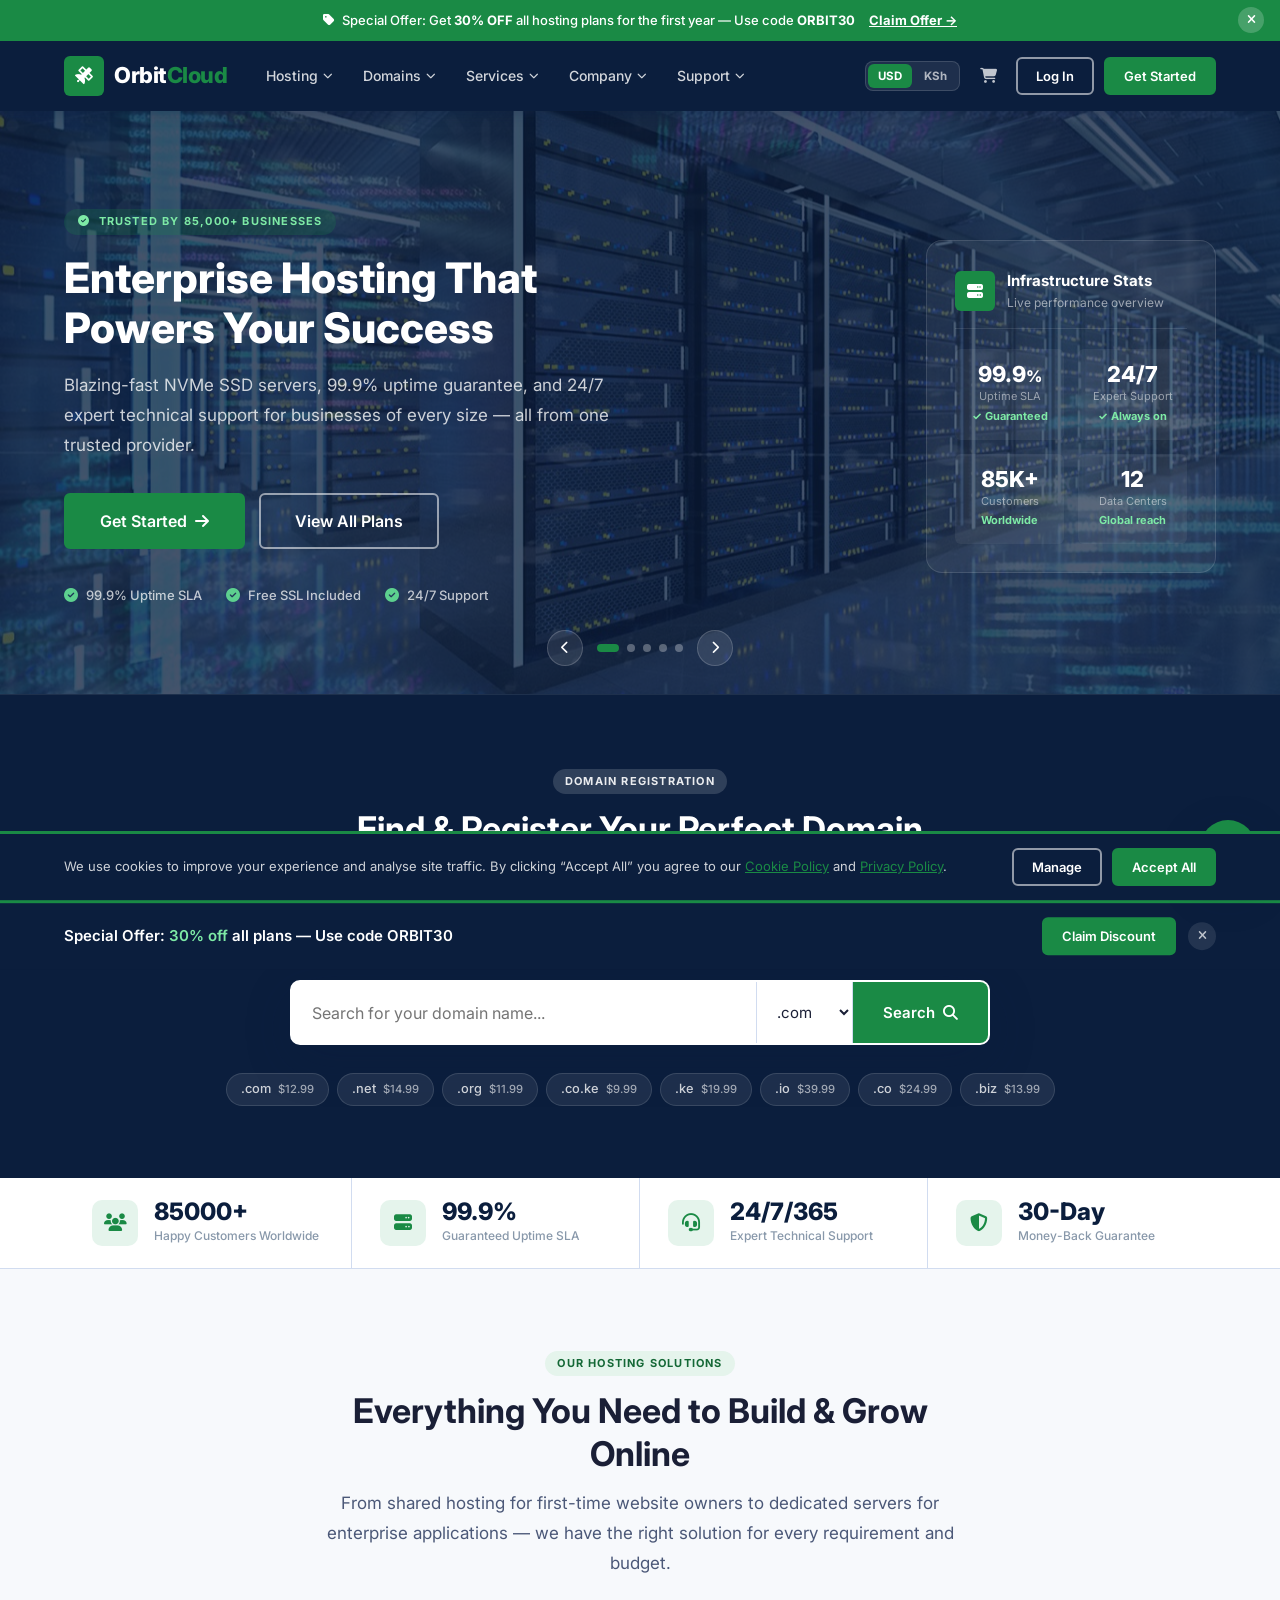
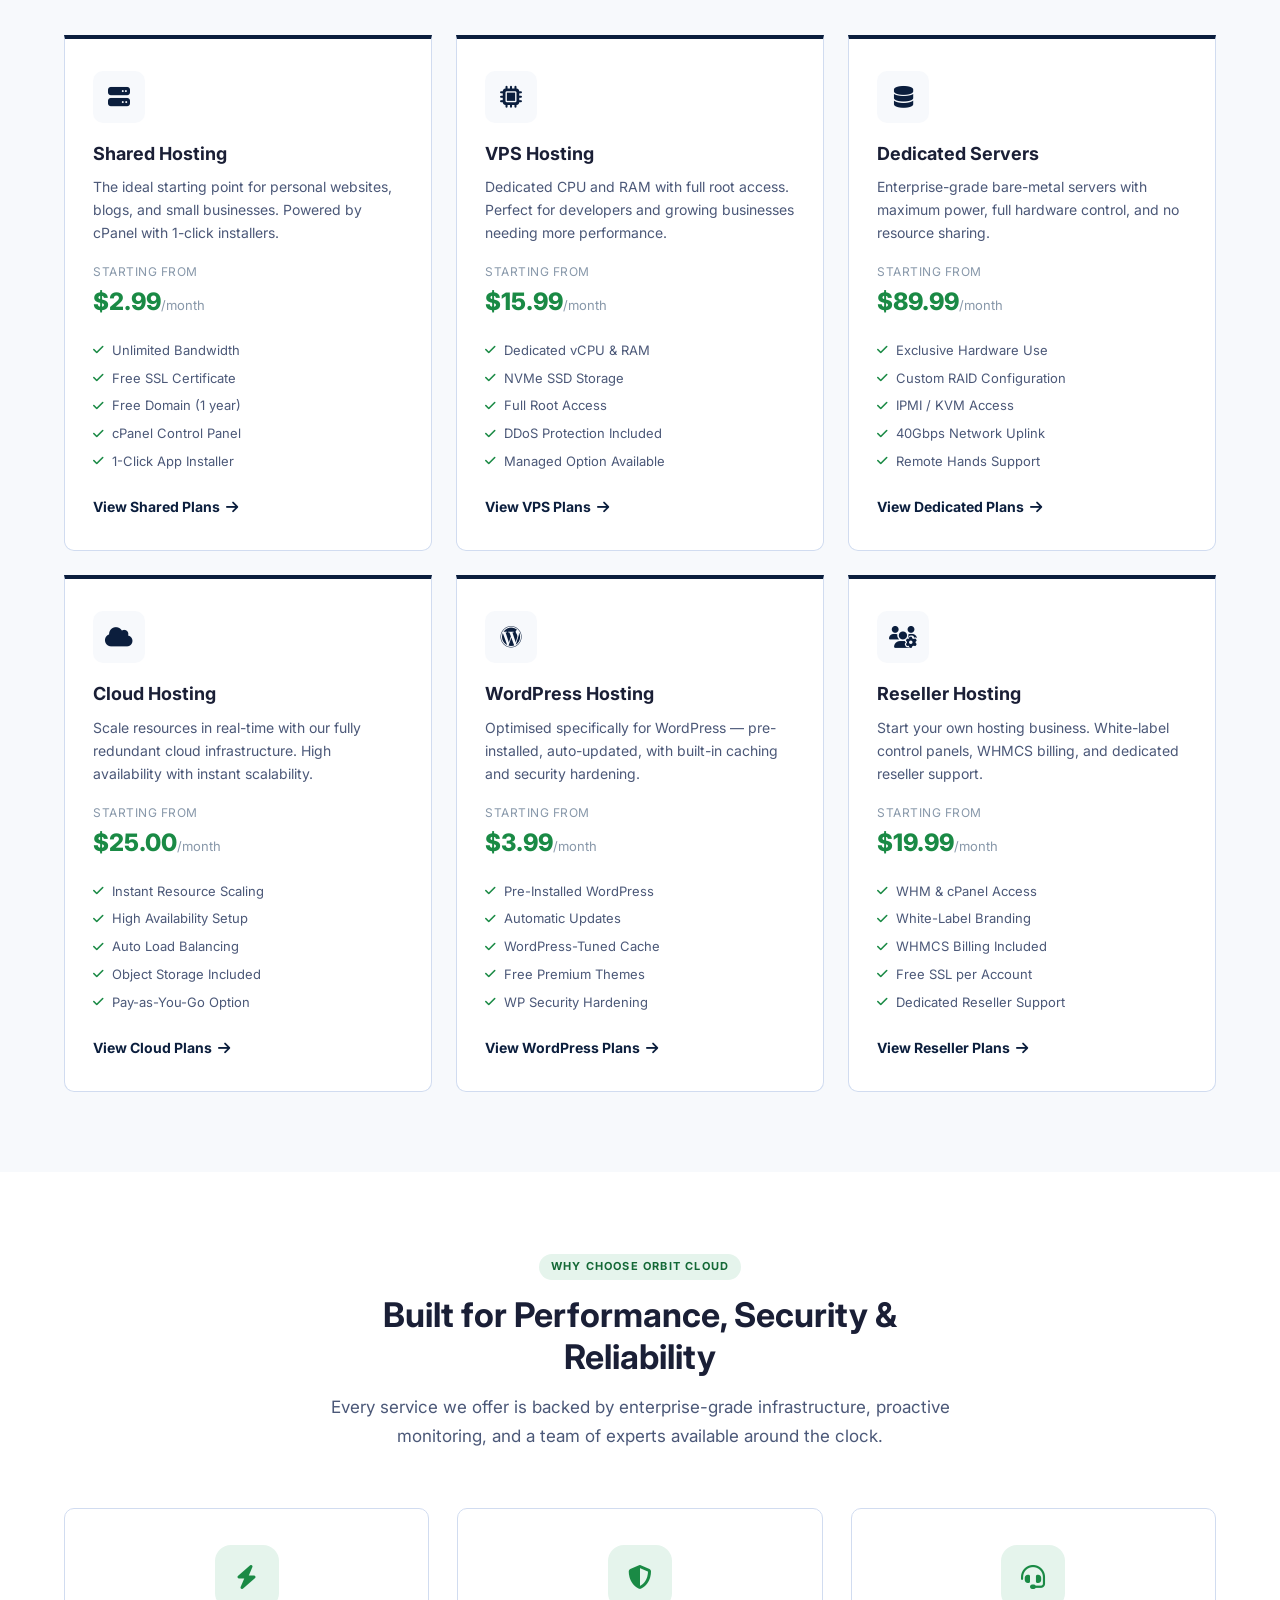
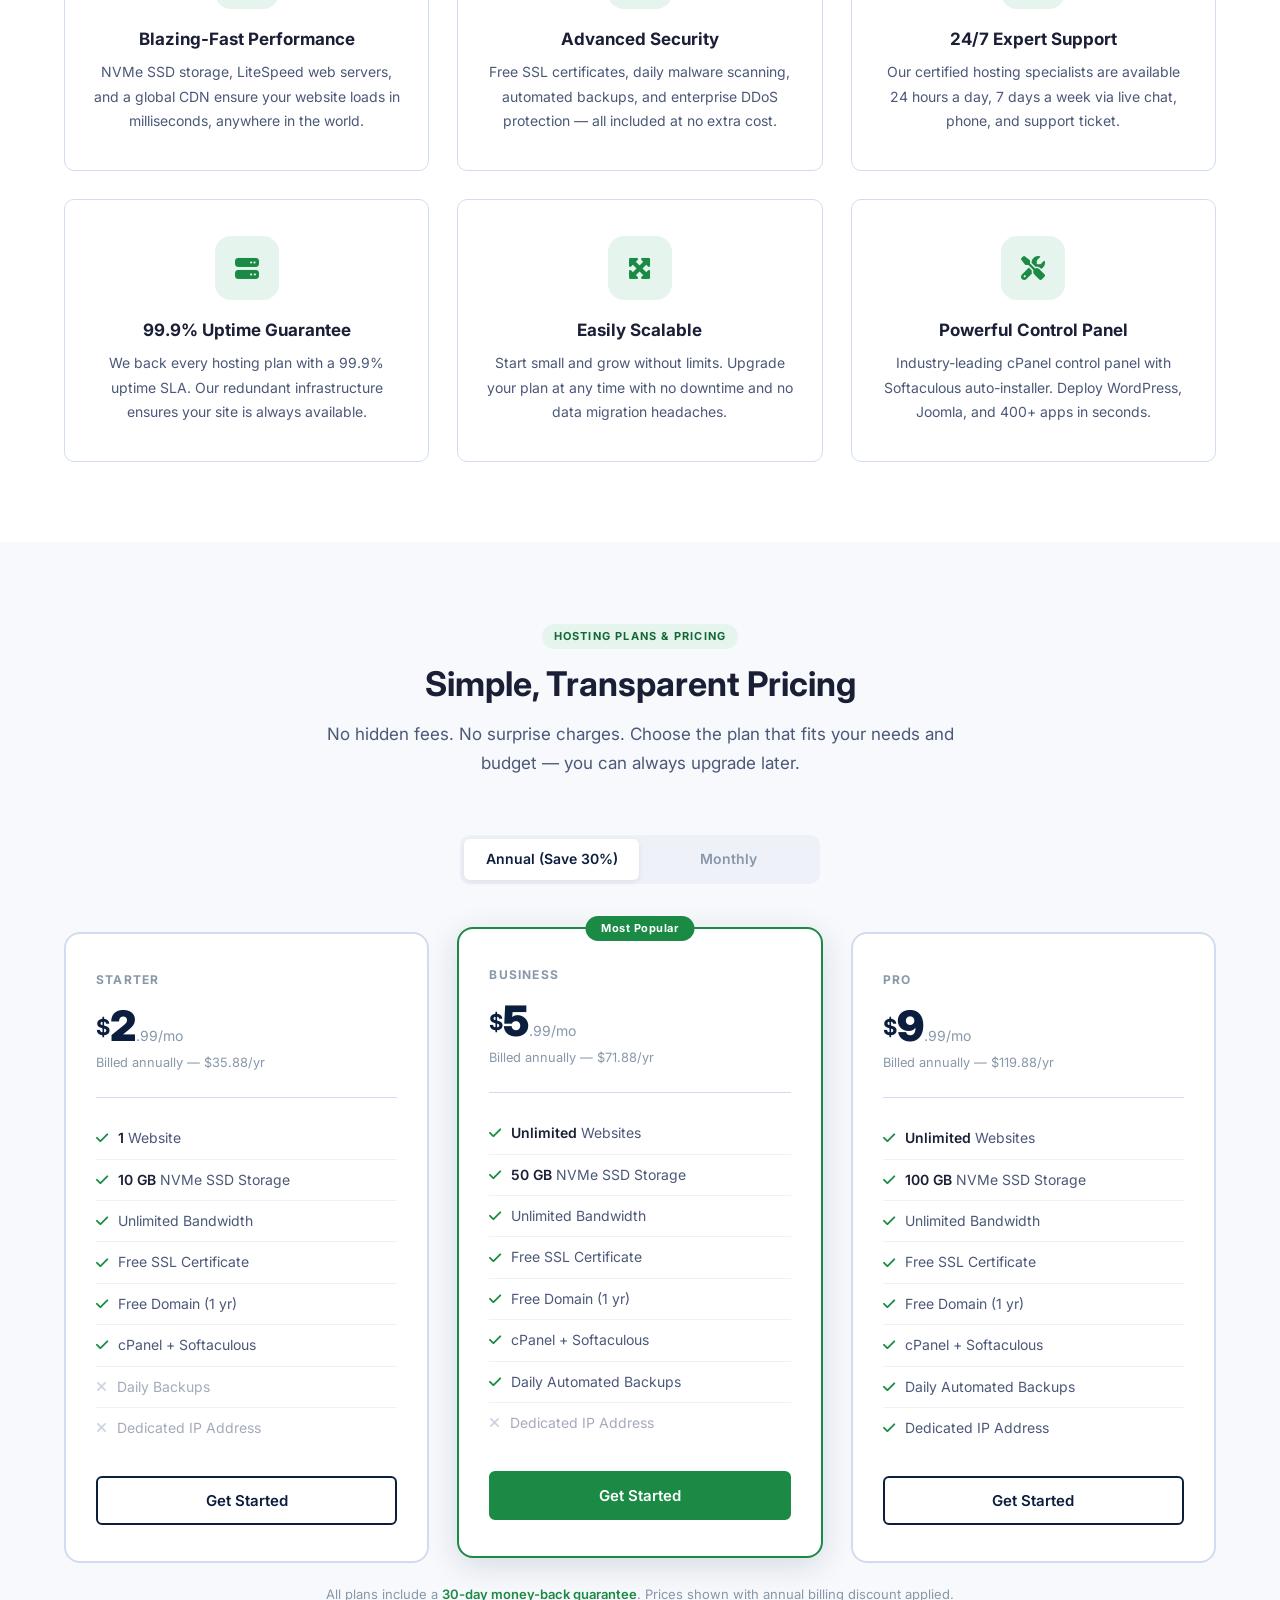
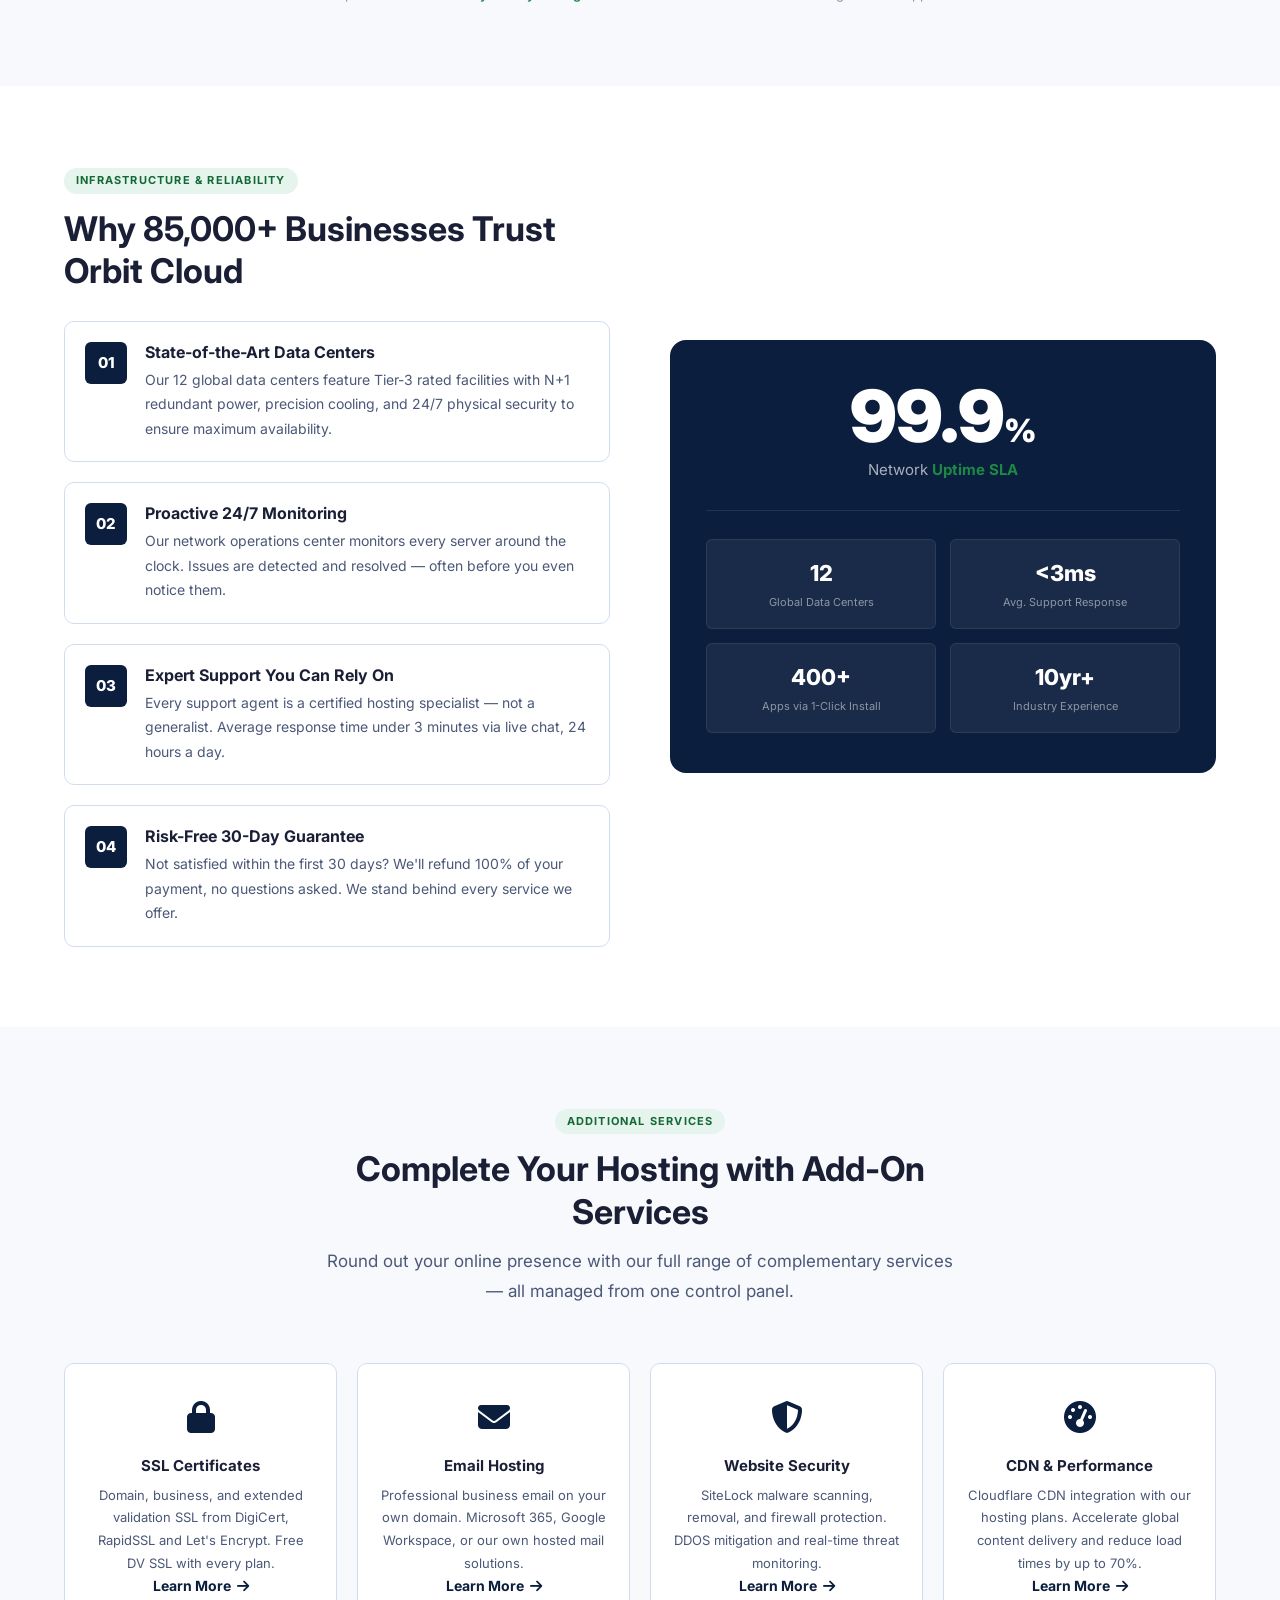
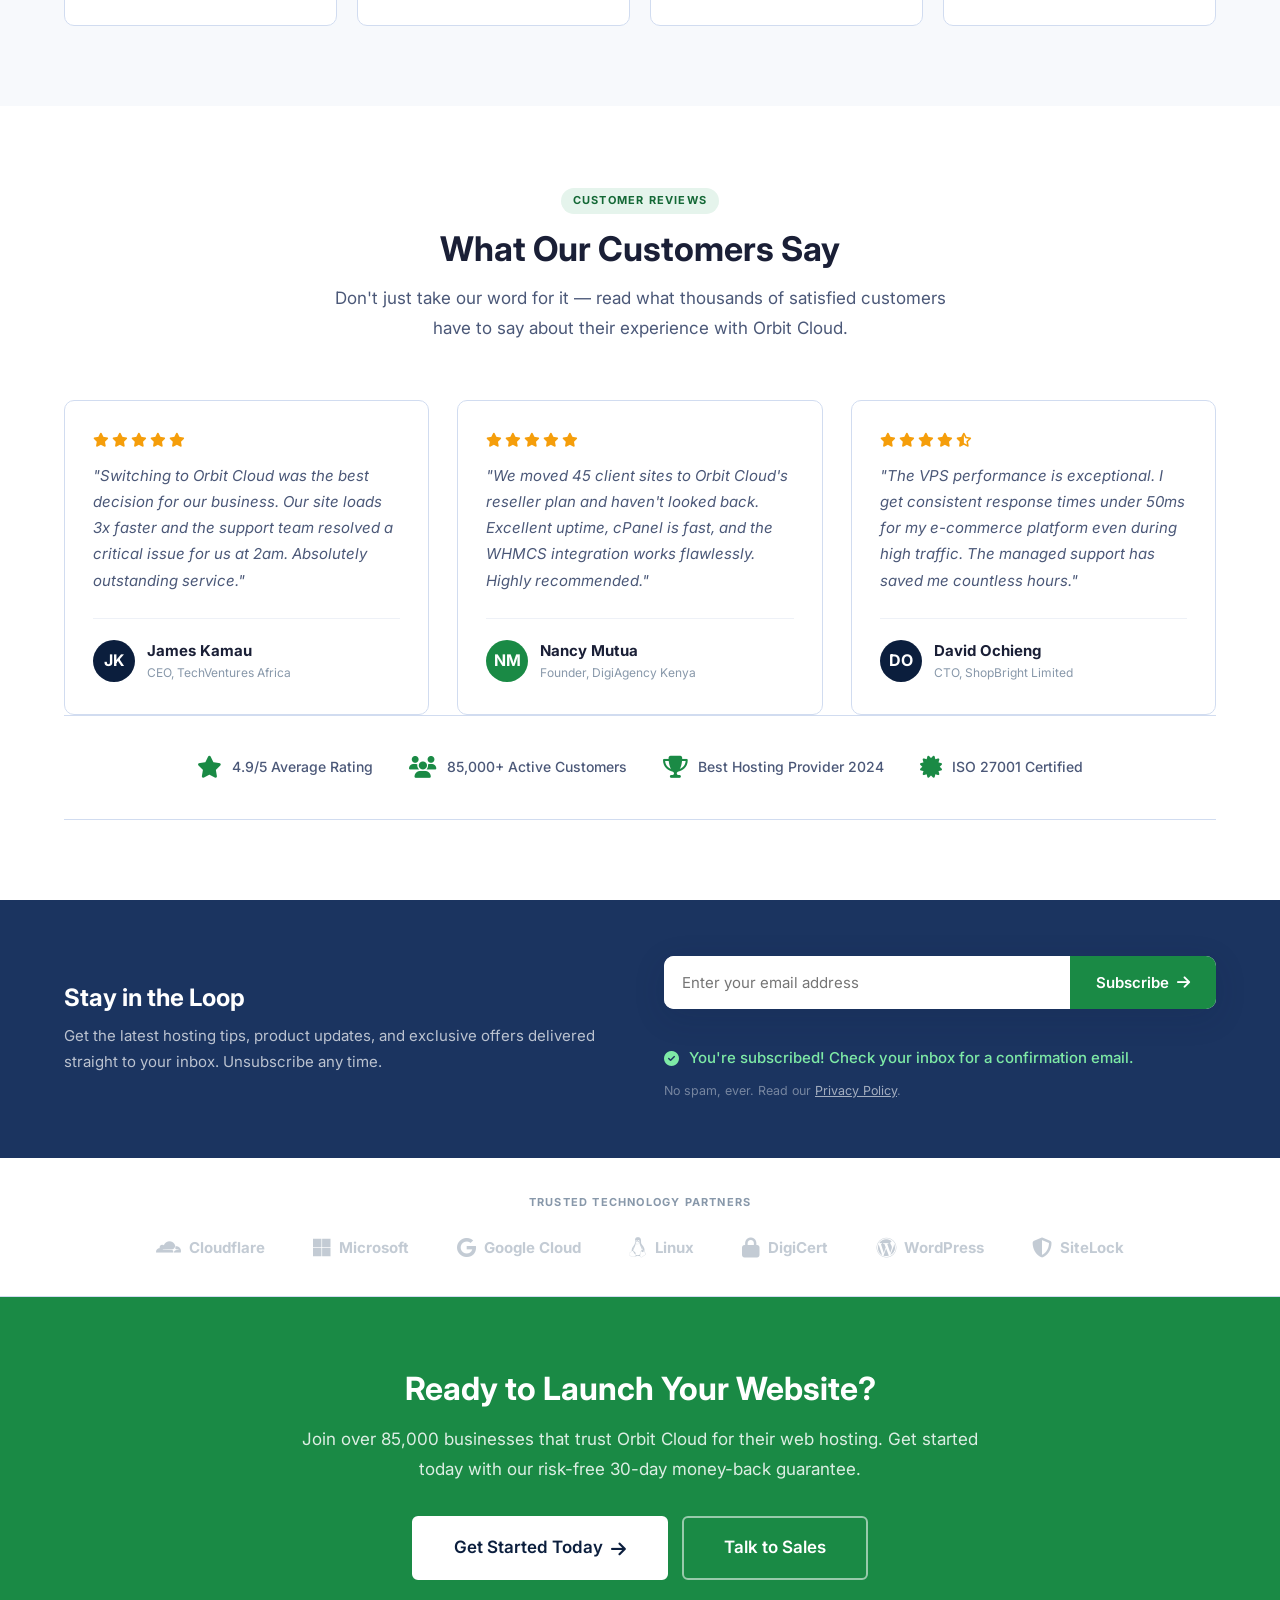
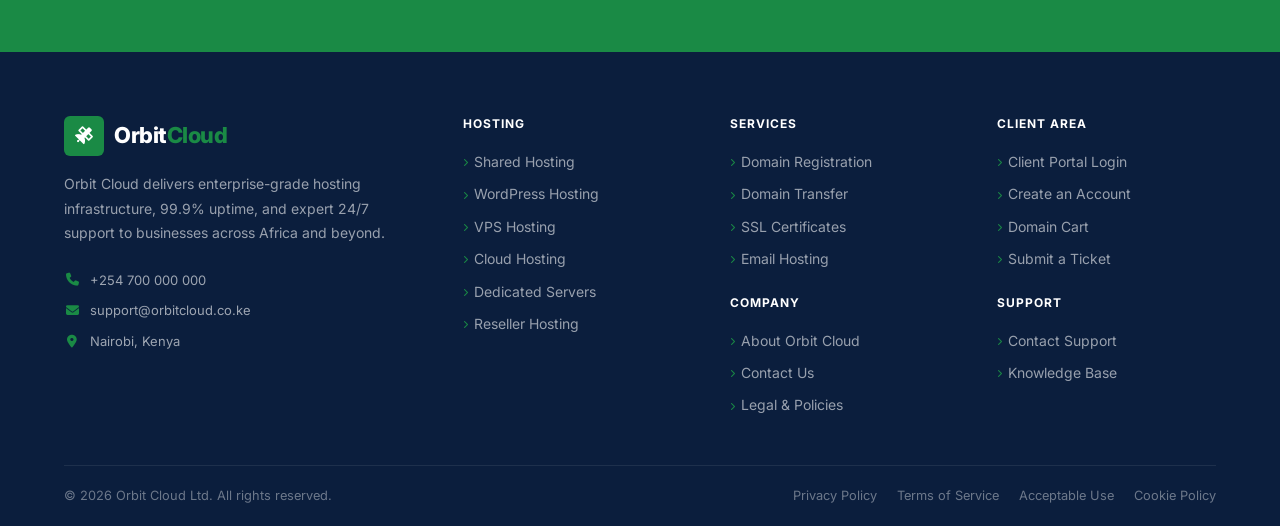
==== commit ec5de750: "feat(currency): dual KES/USD support — detection, toggle, admin pricing, checkout Kenya visitors now" ====
--- a/index.html
+++ b/index.html
@@ -21,14 +21,14 @@
   <meta name="robots" content="index, follow" />
   <meta name="author" content="Orbit Cloud" />
   <meta name="keywords" content="web hosting, domain registration, VPS hosting, dedicated servers, cloud hosting, WordPress hosting, Kenya hosting, cheap hosting" />
-  <link rel="canonical" href="https://sammy001-svg.github.io/Orbit Cloud/" />
+  <link rel="canonical" href="https://orbitcloud.co.ke/" />
   <!-- Open Graph -->
   <meta property="og:type" content="website" />
   <meta property="og:site_name" content="Orbit Cloud" />
   <meta property="og:title" content="Orbit Cloud — Professional Web Hosting & Domain Services" />
   <meta property="og:description" content="Enterprise-grade web hosting, VPS, dedicated servers, cloud hosting, domain registration, and SSL certificates with 99.9% uptime guarantee. Starting at $2.99/month." />
-  <meta property="og:url" content="https://sammy001-svg.github.io/Orbit Cloud/" />
-  <meta property="og:image" content="https://sammy001-svg.github.io/Orbit Cloud/images/og-image.png" />
+  <meta property="og:url" content="https://orbitcloud.co.ke/" />
+  <meta property="og:image" content="https://orbitcloud.co.ke/images/og-image.png" />
   <meta property="og:image:width" content="1200" />
   <meta property="og:image:height" content="630" />
   <!-- Twitter Card -->
@@ -36,15 +36,15 @@
   <meta name="twitter:site" content="@orbitcloud" />
   <meta name="twitter:title" content="Orbit Cloud — Professional Web Hosting & Domain Services" />
   <meta name="twitter:description" content="Enterprise-grade hosting with 99.9% uptime, free SSL, free domain, and 24/7 expert support. Starting at $2.99/month." />
-  <meta name="twitter:image" content="https://sammy001-svg.github.io/Orbit Cloud/images/og-image.png" />
+  <meta name="twitter:image" content="https://orbitcloud.co.ke/images/og-image.png" />
   <!-- JSON-LD: Organization -->
   <script type="application/ld+json">
   {
     "@context": "https://schema.org",
     "@type": "Organization",
     "name": "Orbit Cloud",
-    "url": "https://sammy001-svg.github.io/Orbit Cloud",
-    "logo": "https://sammy001-svg.github.io/Orbit Cloud/images/logo.png",
+    "url": "https://orbitcloud.co.ke",
+    "logo": "https://orbitcloud.co.ke/images/logo.png",
     "foundingDate": "2014",
     "description": "Orbit Cloud is a leading web hosting provider delivering enterprise-grade infrastructure, 99.9% uptime, and expert 24/7 support to businesses worldwide.",
     "contactPoint": [
@@ -74,12 +74,12 @@
     "@context": "https://schema.org",
     "@type": "WebSite",
     "name": "Orbit Cloud",
-    "url": "https://sammy001-svg.github.io/Orbit Cloud",
+    "url": "https://orbitcloud.co.ke",
     "potentialAction": {
       "@type": "SearchAction",
       "target": {
         "@type": "EntryPoint",
-        "urlTemplate": "https://sammy001-svg.github.io/Orbit Cloud/domains.html?q={search_term_string}"
+        "urlTemplate": "https://orbitcloud.co.ke/domains.html?q={search_term_string}"
       },
       "query-input": "required name=search_term_string"
     }
@@ -92,12 +92,12 @@
     "@type": "ItemList",
     "name": "Orbit Cloud Hosting Services",
     "itemListElement": [
-      {"@type": "ListItem", "position": 1, "name": "Shared Hosting", "url": "https://sammy001-svg.github.io/Orbit Cloud/hosting/shared.html"},
-      {"@type": "ListItem", "position": 2, "name": "VPS Hosting", "url": "https://sammy001-svg.github.io/Orbit Cloud/hosting/vps.html"},
-      {"@type": "ListItem", "position": 3, "name": "Dedicated Servers", "url": "https://sammy001-svg.github.io/Orbit Cloud/hosting/dedicated.html"},
-      {"@type": "ListItem", "position": 4, "name": "Cloud Hosting", "url": "https://sammy001-svg.github.io/Orbit Cloud/hosting/cloud.html"},
-      {"@type": "ListItem", "position": 5, "name": "WordPress Hosting", "url": "https://sammy001-svg.github.io/Orbit Cloud/hosting/wordpress.html"},
-      {"@type": "ListItem", "position": 6, "name": "Reseller Hosting", "url": "https://sammy001-svg.github.io/Orbit Cloud/hosting/reseller.html"}
+      {"@type": "ListItem", "position": 1, "name": "Shared Hosting", "url": "https://orbitcloud.co.ke/hosting/shared.html"},
+      {"@type": "ListItem", "position": 2, "name": "VPS Hosting", "url": "https://orbitcloud.co.ke/hosting/vps.html"},
+      {"@type": "ListItem", "position": 3, "name": "Dedicated Servers", "url": "https://orbitcloud.co.ke/hosting/dedicated.html"},
+      {"@type": "ListItem", "position": 4, "name": "Cloud Hosting", "url": "https://orbitcloud.co.ke/hosting/cloud.html"},
+      {"@type": "ListItem", "position": 5, "name": "WordPress Hosting", "url": "https://orbitcloud.co.ke/hosting/wordpress.html"},
+      {"@type": "ListItem", "position": 6, "name": "Reseller Hosting", "url": "https://orbitcloud.co.ke/hosting/reseller.html"}
     ]
   }
   </script>
@@ -186,7 +186,7 @@
             <div class="dropdown">
               <a href="domains.html"><i class="fas fa-search"></i> Register Domain</a>
               <a href="domains.html#transfer"><i class="fas fa-exchange-alt"></i> Transfer Domain</a>
-              <a href="#" data-whmcs-action="cart"><i class="fas fa-cart-shopping"></i> Domain Cart</a>
+              <a href="portal/cart.php"><i class="fas fa-cart-shopping"></i> Domain Cart</a>
             </div>
           </li>
           <!-- Services -->
@@ -211,9 +211,10 @@
           <li class="nav-item">
             <a href="contact.html" class="nav-link">Support <i class="fas fa-chevron-down chevron"></i></a>
             <div class="dropdown">
+              <a href="kb/index.php"><i class="fas fa-book"></i> Knowledge Base</a>
               <a href="contact.html"><i class="fas fa-headset"></i> Contact Support</a>
-              <a href="#" data-whmcs-action="ticket"><i class="fas fa-ticket-alt"></i> Submit a Ticket</a>
-              <a href="#" data-whmcs-action="login"><i class="fas fa-right-to-bracket"></i> Client Portal</a>
+              <a href="portal/tickets/add.php"><i class="fas fa-ticket-alt"></i> Submit a Ticket</a>
+              <a href="portal/login.php"><i class="fas fa-right-to-bracket"></i> Client Portal</a>
             </div>
           </li>
         </ul>
@@ -221,9 +222,10 @@
 
       <!-- Header CTA -->
       <div class="header-right">
-        <a href="#" class="header-cart" data-whmcs-action="cart" aria-label="Cart" title="Domain cart"><i class="fas fa-cart-shopping"></i></a>
-        <a href="#" class="btn btn-outline-white btn-sm" data-whmcs-action="login">Log In</a>
-        <a href="#" class="btn btn-green btn-sm" data-whmcs-action="register">Get Started</a>
+        <div class="currency-toggle" role="group" aria-label="Currency"><button type="button" data-cur="USD">USD</button><button type="button" data-cur="KES">KSh</button></div>
+        <a href="portal/cart.php" class="header-cart" aria-label="Cart" title="Domain cart"><i class="fas fa-cart-shopping"></i></a>
+        <a href="portal/login.php" class="btn btn-outline-white btn-sm">Log In</a>
+        <a href="portal/register.php" class="btn btn-green btn-sm">Get Started</a>
       </div>
 
       <!-- Mobile Toggle -->
@@ -267,8 +269,9 @@
     </li>
   </ul>
   <div class="mobile-nav-btns">
-    <a href="#" class="btn btn-outline-white" data-whmcs-action="login">Log In</a>
-    <a href="#" class="btn btn-green" data-whmcs-action="register">Get Started</a>
+    <div class="currency-toggle-mobile" role="group" aria-label="Currency"><button type="button" data-cur="USD">USD</button><button type="button" data-cur="KES">KSh</button></div>
+    <a href="portal/login.php" class="btn btn-outline-white">Log In</a>
+    <a href="portal/register.php" class="btn btn-green">Get Started</a>
   </div>
 </nav>
 
@@ -1067,15 +1070,15 @@
       <div class="footer-col">
         <h4>Client Area</h4>
         <div class="footer-links">
-          <a href="#" data-whmcs-action="login"><i class="fas fa-chevron-right"></i> Client Portal Login</a>
-          <a href="#" data-whmcs-action="register"><i class="fas fa-chevron-right"></i> Create an Account</a>
-          <a href="#" data-whmcs-action="cart"><i class="fas fa-chevron-right"></i> Domain Cart</a>
-          <a href="#" data-whmcs-action="ticket"><i class="fas fa-chevron-right"></i> Submit a Ticket</a>
+          <a href="portal/login.php"><i class="fas fa-chevron-right"></i> Client Portal Login</a>
+          <a href="portal/register.php"><i class="fas fa-chevron-right"></i> Create an Account</a>
+          <a href="portal/cart.php"><i class="fas fa-chevron-right"></i> Domain Cart</a>
+          <a href="portal/tickets/add.php"><i class="fas fa-chevron-right"></i> Submit a Ticket</a>
         </div>
         <h4 class="mt-24">Support</h4>
         <div class="footer-links">
           <a href="contact.html"><i class="fas fa-chevron-right"></i> Contact Support</a>
-          <a href="contact.html"><i class="fas fa-chevron-right"></i> Knowledge Base</a>
+          <a href="kb/index.php"><i class="fas fa-chevron-right"></i> Knowledge Base</a>
         </div>
       </div>
     </div>
@@ -1104,6 +1107,6 @@
   </div>
 </div>
 
-<script src="js/site-settings.js?v=3" defer></script><script src="js/whmcs.js?v=5" defer></script><script src="js/main.min.js?v=7" defer></script>
+<script src="js/site-settings.js?v=3" defer></script><script src="js/whmcs.js?v=6" defer></script><script src="js/currency.js?v=1" defer></script><script src="js/main.min.js?v=8" defer></script>
 </body>
 </html>
--- a/css/style.min.css
+++ b/css/style.min.css
@@ -1 +1 @@
-:root{--navy: #0B1E3D;--navy-mid: #1B3460;--navy-light: #2B4A80;--green: #1A8A45;--green-dark: #146836;--green-pale: #E5F4EC;--white: #FFFFFF;--off-white: #F7F9FC;--gray-light: #EEF1F7;--gray: #D1DCF0;--text: #1A1F36;--text-sub: #4B5878;--text-muted: #8898AA;--danger: #C0392B;--warning: #D97706;--amber: #F59E0B;--shadow-xs: 0 1px 2px rgba(11,30,61,0.06);--shadow-sm: 0 2px 6px rgba(11,30,61,0.08);--shadow-md: 0 4px 16px rgba(11,30,61,0.10);--shadow-lg: 0 8px 32px rgba(11,30,61,0.14);--shadow-xl: 0 16px 48px rgba(11,30,61,0.18);--radius-sm: 4px;--radius: 6px;--radius-lg: 10px;--radius-xl: 16px;--transition: all 0.22s ease;--font: 'Inter',system-ui,-apple-system,BlinkMacSystemFont,'Segoe UI',sans-serif}*,*::before,*::after{box-sizing: border-box;margin: 0;padding: 0}html{font-size: 16px;scroll-behavior: smooth}body{font-family: var(--font);color: var(--text);background: var(--white);line-height: 1.6;-webkit-font-smoothing: antialiased;animation: pageFadeIn 0.3s ease both}@keyframes pageFadeIn{from{opacity: 0}to{opacity: 1}}img{max-width: 100%;display: block}a{text-decoration: none;color: inherit}ul,ol{list-style: none}input,button,select,textarea{font-family: inherit}button{cursor: pointer;border: none;background: none}h1,h2,h3,h4,h5,h6{font-weight: 700;line-height: 1.25;color: var(--text)}h1{font-size: clamp(1.875rem,4vw,2.875rem)}h2{font-size: clamp(1.5rem,3vw,2.125rem)}h3{font-size: clamp(1.125rem,2vw,1.375rem)}h4{font-size: 1.0625rem}h5{font-size: 0.9375rem}p{color: var(--text-sub);line-height: 1.75}.container{max-width: 1200px;margin: 0 auto;padding: 0 24px}.container-wide{max-width: 1400px;margin: 0 auto;padding: 0 24px}.section{padding: 80px 0}.section-sm{padding: 56px 0}.section-lg{padding: 100px 0}.section-alt{background: var(--off-white)}.section-navy{background: var(--navy)}.section-gray{background: var(--gray-light)}.text-center{text-align: center}.text-white{color: var(--white) !important}.text-navy{color: var(--navy) !important}.text-green{color: var(--green) !important}.text-muted{color: var(--text-muted) !important}.fw-700{font-weight: 700}.fw-600{font-weight: 600}.d-flex{display: flex}.align-center{align-items: center}.gap-2{gap: 8px}.mt-4{margin-top: 16px}.mt-6{margin-top: 24px}.mt-8{margin-top: 32px}.mb-28{margin-bottom: 28px}.mb-24{margin-bottom: 24px}.mt-24{margin-top: 24px}.fs-1rem{font-size: 1rem}.fs-2rem{font-size: 2rem}.hidden{display: none}.feat-unavailable{opacity: 0.5}.card-cta--centered{justify-content: center;margin-top: 12px}.plans-grid--centered{max-width: 960px;margin: 0 auto}.amount--free{font-size: 1.75rem;color: var(--green)}.mb-20{margin-bottom: 20px}.mb-56{margin-bottom: 56px}.fs-sm{font-size: 0.8125rem}.color-white{color: white}.about-mission-grid{display: grid;grid-template-columns: 1fr 1fr;gap: 56px;align-items: start}.about-values-grid{grid-template-columns: 1fr 1fr;gap: 16px;margin-top: 24px}.container-narrow{max-width: 800px;margin: 0 auto;padding: 0 24px}.border-top-green{border-top: 4px solid var(--green) !important}.border-top-navy{border-top: 4px solid var(--navy) !important}.fs-xs{font-size: 0.8rem}.section-header{text-align: center;max-width: 640px;margin: 0 auto 56px}.section-header h2{margin-bottom: 14px}.section-header p{font-size: 1.0625rem}.section-tag{display: inline-block;background: var(--green-pale);color: var(--green-dark);font-size: 0.6875rem;font-weight: 700;letter-spacing: 1.2px;text-transform: uppercase;padding: 4px 12px;border-radius: 20px;margin-bottom: 14px}.section-tag.tag-white{background: rgba(255,255,255,0.15);color: rgba(255,255,255,0.9)}.section-tag.tag-navy{background: rgba(27,52,96,0.12);color: var(--navy-mid)}.btn{display: inline-flex;align-items: center;justify-content: center;gap: 8px;padding: 12px 24px;font-size: 0.9375rem;font-weight: 600;border-radius: var(--radius);transition: var(--transition);cursor: pointer;border: 2px solid transparent;white-space: nowrap;line-height: 1.4}.btn-sm{padding: 8px 18px;font-size: 0.8125rem}.btn-lg{padding: 15px 34px;font-size: 1rem}.btn-xl{padding: 18px 40px;font-size: 1.0625rem}.btn-block{width: 100%}.btn-green{background: var(--green);color: var(--white);border-color: var(--green)}.btn-green:hover{background: var(--green-dark);border-color: var(--green-dark)}.btn-navy{background: var(--navy);color: var(--white);border-color: var(--navy)}.btn-navy:hover{background: var(--navy-mid);border-color: var(--navy-mid)}.btn-white{background: var(--white);color: var(--navy);border-color: var(--white)}.btn-white:hover{background: var(--off-white);border-color: var(--off-white)}.btn-outline-white{background: transparent;color: var(--white);border-color: rgba(255,255,255,0.55)}.btn-outline-white:hover{background: var(--white);color: var(--navy);border-color: var(--white)}.btn-outline-green{background: transparent;color: var(--green);border-color: var(--green)}.btn-outline-green:hover{background: var(--green);color: var(--white)}.btn-outline-navy{background: transparent;color: var(--navy);border-color: var(--navy)}.btn-outline-navy:hover{background: var(--navy);color: var(--white)}.announcement-bar{background: var(--green);color: var(--white);padding: 10px 24px;position: relative;z-index: 1100}.announcement-content{display: flex;align-items: center;justify-content: center;gap: 8px;font-size: 0.8125rem;font-weight: 500;text-align: center}.announcement-content a{color: var(--white);font-weight: 700;text-decoration: underline;margin-left: 6px}.announcement-content a:hover{opacity: 0.85}.announcement-close{position: absolute;right: 16px;top: 50%;transform: translateY(-50%);width: 26px;height: 26px;border-radius: 50%;background: rgba(255,255,255,0.2);color: var(--white);font-size: 0.75rem;display: flex;align-items: center;justify-content: center;transition: var(--transition);flex-shrink: 0}.announcement-close:hover{background: rgba(255,255,255,0.35)}.site-header{background: var(--navy);position: sticky;top: 0;z-index: 1000;box-shadow: 0 2px 12px rgba(11,30,61,0.25)}.header-inner{display: flex;align-items: center;height: 70px;gap: 24px}.logo{display: flex;align-items: center;gap: 10px;flex-shrink: 0}.logo-icon{width: 40px;height: 40px;background: var(--green);border-radius: var(--radius);display: flex;align-items: center;justify-content: center}.logo-icon i{color: var(--white);font-size: 1.125rem}.logo-text{font-size: 1.375rem;font-weight: 800;color: var(--white);letter-spacing: -0.5px}.logo-text span{color: var(--green)}.main-nav{flex: 1;display: flex;align-items: center}.nav-list{display: flex;align-items: center;height: 70px}.nav-item{position: relative;height: 100%;display: flex;align-items: center}.nav-link{display: flex;align-items: center;gap: 5px;padding: 0 15px;height: 100%;color: rgba(255,255,255,0.82);font-size: 0.875rem;font-weight: 500;transition: var(--transition);white-space: nowrap}.nav-link:hover,.nav-link.active{color: var(--white);background: rgba(255,255,255,0.07)}.nav-link i.chevron{font-size: 0.6rem;transition: var(--transition)}.nav-item:hover .nav-link i.chevron{transform: rotate(180deg)}.dropdown{position: absolute;top: 100%;left: 0;background: var(--white);box-shadow: var(--shadow-xl);border-top: 3px solid var(--green);border-radius: 0 0 var(--radius-lg) var(--radius-lg);min-width: 230px;padding: 8px 0;opacity: 0;visibility: hidden;transform: translateY(6px);transition: var(--transition);z-index: 200}.nav-item:hover .dropdown{opacity: 1;visibility: visible;transform: translateY(0)}.dropdown a{display: flex;align-items: center;gap: 10px;padding: 10px 20px;color: var(--text);font-size: 0.875rem;font-weight: 500;transition: var(--transition)}.dropdown a i{width: 18px;text-align: center;color: var(--green);font-size: 0.875rem}.dropdown a:hover{background: var(--off-white);color: var(--navy);padding-left: 24px}.dropdown-divider{height: 1px;background: var(--gray);margin: 6px 0}.mega-menu{position: absolute;top: 100%;left: -100px;background: var(--white);box-shadow: var(--shadow-xl);border-top: 3px solid var(--green);border-radius: 0 0 var(--radius-lg) var(--radius-lg);padding: 28px 32px;display: grid;grid-template-columns: repeat(3,1fr);gap: 0 40px;min-width: 720px;opacity: 0;visibility: hidden;transform: translateY(6px);transition: var(--transition);z-index: 200}.nav-item:hover .mega-menu{opacity: 1;visibility: visible;transform: translateY(0)}.mega-col-title{font-size: 0.65rem;font-weight: 700;text-transform: uppercase;letter-spacing: 1.2px;color: var(--text-muted);margin-bottom: 12px;padding-bottom: 8px;border-bottom: 1px solid var(--gray)}.mega-link{display: flex !important;align-items: flex-start !important;gap: 12px !important;padding: 10px 0 !important;border-bottom: 1px solid var(--gray-light) !important;transition: var(--transition)}.mega-link:last-child{border-bottom: none !important}.mega-link-icon{width: 34px;height: 34px;background: var(--gray-light);border-radius: var(--radius-sm);display: flex;align-items: center;justify-content: center;flex-shrink: 0;transition: var(--transition)}.mega-link-icon i{font-size: 0.8125rem;color: var(--navy);transition: var(--transition)}.mega-link:hover .mega-link-icon{background: var(--green-pale)}.mega-link:hover .mega-link-icon i{color: var(--green)}.mega-link-text strong{display: block;font-size: 0.875rem;color: var(--text);font-weight: 600}.mega-link:hover .mega-link-text strong{color: var(--green-dark)}.mega-link-text span{font-size: 0.75rem;color: var(--text-muted)}.header-right{display: flex;align-items: center;gap: 10px;flex-shrink: 0}.nav-toggle{display: none;flex-direction: column;gap: 5px;padding: 8px;cursor: pointer;margin-left: auto}.nav-toggle span{display: block;width: 24px;height: 2px;background: var(--white);border-radius: 2px;transition: var(--transition)}.nav-toggle.open span:nth-child(1){transform: translateY(7px) rotate(45deg)}.nav-toggle.open span:nth-child(2){opacity: 0}.nav-toggle.open span:nth-child(3){transform: translateY(-7px) rotate(-45deg)}.mobile-nav{display: none;position: fixed;top: 70px;left: 0;right: 0;bottom: 0;background: var(--navy);overflow-y: auto;z-index: 999;padding: 16px 0 32px}.mobile-nav.open{display: block}.mobile-nav-list{padding: 0}.mobile-nav-item{border-bottom: 1px solid rgba(255,255,255,0.07)}.mobile-nav-link{display: flex;justify-content: space-between;align-items: center;padding: 15px 24px;color: rgba(255,255,255,0.85);font-size: 0.9375rem;font-weight: 500;cursor: pointer}.mobile-nav-link i.chevron{font-size: 0.7rem;transition: var(--transition)}.mobile-nav-item.sub-open .mobile-nav-link i.chevron{transform: rotate(180deg)}.mobile-sub{display: none;background: rgba(0,0,0,0.15);padding: 8px 0}.mobile-nav-item.sub-open .mobile-sub{display: block}.mobile-sub a{display: flex;align-items: center;gap: 10px;padding: 10px 28px;color: rgba(255,255,255,0.65);font-size: 0.875rem}.mobile-sub a i{color: var(--green);width: 16px;text-align: center}.mobile-sub a:hover{color: var(--white);background: rgba(255,255,255,0.05)}.mobile-nav-btns{padding: 20px 24px;display: flex;flex-direction: column;gap: 12px}.mobile-nav-btns .btn{width: 100%;justify-content: center}.hero-carousel{position: relative;overflow: hidden;background: var(--navy)}.carousel-slides{display: flex;transition: transform 0.55s cubic-bezier(0.4,0,0.2,1);will-change: transform}.carousel-slide{min-width: 100%;padding: 96px 0 88px}.slide-navy{background: var(--navy)}.slide-mid{background: var(--navy-mid)}.slide-green{background: var(--green-dark)}.slide-photo{position: relative;background-size: cover;background-position: center;background-repeat: no-repeat}.slide-photo::before{content: '';position: absolute;inset: 0;background: rgba(11,30,61,0.76);z-index: 0}.slide-photo .container{position: relative;z-index: 1}.slide-bg-1{background-image: url('../images/hero-slide-1.jfif')}.slide-bg-2{background-image: url('../images/hero-slide-2.jpg');background-position: center 30%}.slide-bg-3{background-image: url('../images/hero-slide-3.jpg');background-position: center 20%}.slide-bg-4{background-image: url('../images/hero-slide-4.jpg')}.slide-bg-5{background-image: url('../images/hero-slide-5.jpg')}.carousel-slide .container{display: grid;grid-template-columns: 1fr 1fr;align-items: center;gap: 48px}.slide-content{max-width: 580px}.slide-eyebrow{display: inline-block;background: rgba(26,138,69,0.22);color: #7EEAA6;font-size: 0.6875rem;font-weight: 700;letter-spacing: 1.2px;text-transform: uppercase;padding: 4px 14px;border-radius: 20px;margin-bottom: 18px}.slide-green .slide-eyebrow{background: rgba(255,255,255,0.15);color: rgba(255,255,255,0.9)}.slide-content h1{color: var(--white);font-size: clamp(1.875rem,3.5vw,2.625rem);font-weight: 800;line-height: 1.2;margin-bottom: 18px}.slide-content > p{font-size: 1.0625rem;color: rgba(255,255,255,0.78);margin-bottom: 32px;line-height: 1.75}.slide-ctas{display: flex;gap: 14px;flex-wrap: wrap}.slide-badges{display: flex;gap: 24px;margin-top: 36px;flex-wrap: wrap}.slide-badge{display: flex;align-items: center;gap: 8px;color: rgba(255,255,255,0.72);font-size: 0.8125rem;font-weight: 500}.slide-badge i{color: #5DD08F;font-size: 0.875rem}.slide-green .slide-badge i{color: rgba(255,255,255,0.8)}.slide-visual{display: flex;justify-content: flex-end}.slide-panel{background: rgba(255,255,255,0.06);border: 1px solid rgba(255,255,255,0.12);border-radius: var(--radius-xl);padding: 28px;min-width: 290px;max-width: 320px}.panel-header{display: flex;align-items: center;gap: 12px;margin-bottom: 20px;padding-bottom: 16px;border-bottom: 1px solid rgba(255,255,255,0.1)}.panel-icon{width: 40px;height: 40px;background: var(--green);border-radius: var(--radius);display: flex;align-items: center;justify-content: center;flex-shrink: 0}.panel-icon i{color: var(--white);font-size: 1rem}.panel-title{color: var(--white);font-size: 0.9375rem;font-weight: 700}.panel-sub{color: rgba(255,255,255,0.55);font-size: 0.75rem}.panel-stats{display: grid;grid-template-columns: 1fr 1fr;gap: 14px}.p-stat{background: rgba(255,255,255,0.06);border-radius: var(--radius);padding: 14px 12px;text-align: center}.p-stat-val{font-size: 1.375rem;font-weight: 800;color: var(--white);line-height: 1}.p-stat-lbl{font-size: 0.6875rem;color: rgba(255,255,255,0.5);margin-top: 3px}.p-stat-note{font-size: 0.6875rem;font-weight: 700;color: #7EEAA6;margin-top: 2px}.panel-list{display: flex;flex-direction: column;gap: 10px}.panel-list-item{display: flex;align-items: center;gap: 10px;color: rgba(255,255,255,0.75);font-size: 0.8125rem}.panel-list-item i{color: #5DD08F;font-size: 0.875rem;width: 14px}.carousel-controls{position: absolute;bottom: 28px;left: 50%;transform: translateX(-50%);display: flex;align-items: center;gap: 14px}.carousel-dots{display: flex;gap: 8px;align-items: center}.dot{width: 8px;height: 8px;border-radius: 50%;background: rgba(255,255,255,0.3);border: none;cursor: pointer;transition: var(--transition);padding: 0}.dot.active{background: var(--green);width: 22px;border-radius: 4px}.carousel-arrow{width: 36px;height: 36px;border-radius: 50%;background: rgba(255,255,255,0.1);border: 1px solid rgba(255,255,255,0.18);color: var(--white);font-size: 0.8125rem;display: flex;align-items: center;justify-content: center;cursor: pointer;transition: var(--transition)}.carousel-arrow:hover{background: var(--green);border-color: var(--green)}.stats-bar{background: var(--white);border-bottom: 1px solid var(--gray);padding: 0}.stats-grid{display: grid;grid-template-columns: repeat(4,1fr)}.stats-item{display: flex;align-items: center;gap: 16px;padding: 22px 28px;border-right: 1px solid var(--gray)}.stats-item:last-child{border-right: none}.stats-icon{width: 46px;height: 46px;background: var(--green-pale);border-radius: var(--radius-lg);display: flex;align-items: center;justify-content: center;flex-shrink: 0}.stats-icon i{color: var(--green);font-size: 1.125rem}.stats-num{font-size: 1.5rem;font-weight: 800;color: var(--navy);line-height: 1}.stats-desc{font-size: 0.75rem;color: var(--text-muted);margin-top: 2px;font-weight: 500}.hosting-grid{display: grid;grid-template-columns: repeat(3,1fr);gap: 24px}.hosting-card{background: var(--white);border: 1px solid var(--gray);border-top: 4px solid var(--navy);border-radius: 0 0 var(--radius-lg) var(--radius-lg);padding: 32px 28px;transition: var(--transition);display: flex;flex-direction: column}.hosting-card:hover{border-top-color: var(--green);box-shadow: var(--shadow-lg);transform: translateY(-4px)}.hosting-icon{width: 52px;height: 52px;background: var(--off-white);border-radius: var(--radius-lg);display: flex;align-items: center;justify-content: center;margin-bottom: 20px;transition: var(--transition)}.hosting-icon i{font-size: 1.375rem;color: var(--navy);transition: var(--transition)}.hosting-card:hover .hosting-icon{background: var(--navy)}.hosting-card:hover .hosting-icon i{color: var(--white)}.hosting-card h3{font-size: 1.125rem;margin-bottom: 10px}.hosting-card > p{font-size: 0.875rem;line-height: 1.65;margin-bottom: 18px}.card-price{margin-bottom: 18px}.card-price .from{font-size: 0.75rem;color: var(--text-muted);text-transform: uppercase;letter-spacing: 0.5px;display: block;margin-bottom: 2px}.card-price .price-val{font-size: 1.5rem;font-weight: 800;color: var(--green)}.card-price .price-per{font-size: 0.8125rem;color: var(--text-muted)}.hosting-features{flex: 1;display: flex;flex-direction: column;gap: 7px;margin-bottom: 24px}.hosting-features li{display: flex;align-items: center;gap: 8px;font-size: 0.8125rem;color: var(--text-sub)}.hosting-features li i{color: var(--green);font-size: 0.75rem;flex-shrink: 0}.card-cta{display: flex;align-items: center;gap: 6px;color: var(--navy);font-size: 0.875rem;font-weight: 700;margin-top: auto;transition: var(--transition)}.card-cta:hover{color: var(--green);gap: 10px}.domain-section{background: var(--navy);padding: 72px 0;border-top: 1px solid rgba(255,255,255,0.08)}.domain-section .section-header h2{color: var(--white)}.domain-section .section-header p{color: rgba(255,255,255,0.7)}.domain-search-wrap{max-width: 700px;margin: 0 auto 28px}.domain-form{display: flex;background: var(--white);border-radius: var(--radius-lg);overflow: hidden;box-shadow: var(--shadow-xl);border: 2px solid var(--white);transition: var(--transition)}.domain-form:focus-within{border-color: var(--green);box-shadow: 0 0 0 4px rgba(26,138,69,0.15),var(--shadow-xl)}.domain-form input{flex: 1;padding: 18px 20px;font-size: 1rem;border: none;outline: none;color: var(--text);min-width: 0}.domain-form select{padding: 0 16px;border: none;border-left: 1px solid var(--gray);border-right: 1px solid var(--gray);outline: none;color: var(--text);font-size: 0.9375rem;background: var(--white);cursor: pointer;min-width: 90px}.domain-form .btn{border-radius: 0;padding: 18px 28px;flex-shrink: 0}.popular-tlds{display: flex;gap: 8px;flex-wrap: wrap;justify-content: center}.tld-pill{background: rgba(255,255,255,0.08);color: rgba(255,255,255,0.78);padding: 5px 14px;border-radius: 20px;font-size: 0.8rem;font-weight: 500;border: 1px solid rgba(255,255,255,0.12);transition: var(--transition);cursor: pointer}.tld-pill:hover{background: var(--green);border-color: var(--green);color: var(--white)}.tld-pill .tld-price{font-size: 0.7rem;opacity: 0.75;margin-left: 4px}.domain-results{margin-top: 24px}.domain-results-inner{background: var(--white);border-radius: var(--radius-lg);overflow: hidden;box-shadow: var(--shadow-xl)}.domain-result-row{display: flex;align-items: center;gap: 16px;padding: 14px 20px;border-bottom: 1px solid var(--gray-light);flex-wrap: wrap}.domain-result-row:last-child{border-bottom: none}.result-name{flex: 1;font-size: 0.9375rem;font-weight: 600;color: var(--navy);min-width: 160px}.result-taken .result-name{color: var(--text-muted);text-decoration: line-through}.result-status{font-size: 0.8rem;font-weight: 700;display: flex;align-items: center;gap: 5px}.result-available .result-status{color: var(--green)}.result-taken .result-status{color: var(--danger)}.result-price{font-size: 0.9375rem;font-weight: 700;color: var(--navy);min-width: 80px;text-align: right}.domain-section-lg{padding: 80px 0}.domain-search-wrap-lg{max-width: 760px;margin: 0 auto 28px}.domain-form-lg input{font-size: 1.0625rem}.transfer-grid{display: grid;grid-template-columns: 1fr 1fr;gap: 60px;align-items: center}.transfer-panel{background: var(--navy);border-radius: var(--radius-xl);padding: 36px}.transfer-subtitle{font-size: 0.75rem;font-weight: 700;text-transform: uppercase;letter-spacing: 1.2px;color: rgba(255,255,255,0.45);margin-bottom: 20px}.transfer-list{display: flex;flex-direction: column;gap: 20px}.transfer-step{display: flex;gap: 16px;align-items: flex-start}.transfer-step-num{width: 32px;height: 32px;background: var(--green);border-radius: 50%;display: flex;align-items: center;justify-content: center;color: white;font-size: 0.875rem;font-weight: 700;flex-shrink: 0}.transfer-step-title{color: white;font-weight: 600;font-size: 0.9375rem;margin-bottom: 4px}.transfer-step-desc{color: rgba(255,255,255,0.6);font-size: 0.8125rem}.features-grid{display: grid;grid-template-columns: repeat(3,1fr);gap: 28px}.feature-card{background: var(--white);border: 1px solid var(--gray);border-radius: var(--radius-lg);padding: 36px 28px;text-align: center;transition: var(--transition)}.feature-card:hover{border-color: var(--green);box-shadow: var(--shadow-md);transform: translateY(-3px)}.feature-icon{width: 64px;height: 64px;background: var(--green-pale);border-radius: var(--radius-xl);display: flex;align-items: center;justify-content: center;margin: 0 auto 20px;transition: var(--transition)}.feature-icon i{font-size: 1.5rem;color: var(--green);transition: var(--transition)}.feature-card:hover .feature-icon{background: var(--green)}.feature-card:hover .feature-icon i{color: var(--white)}.feature-card h3{font-size: 1.0625rem;margin-bottom: 10px}.feature-card p{font-size: 0.875rem}.pricing-grid{display: grid;grid-template-columns: repeat(3,1fr);gap: 28px;align-items: start}.pricing-card{background: var(--white);border: 2px solid var(--gray);border-radius: var(--radius-xl);padding: 36px 30px;position: relative;transition: var(--transition)}.pricing-card.featured{border-color: var(--green);box-shadow: var(--shadow-lg)}.pricing-card.featured::before{content: 'Most Popular';position: absolute;top: -13px;left: 50%;transform: translateX(-50%);background: var(--green);color: var(--white);font-size: 0.6875rem;font-weight: 700;letter-spacing: 0.5px;padding: 4px 16px;border-radius: 20px;white-space: nowrap}.pricing-card:hover{box-shadow: var(--shadow-lg)}.pricing-card.featured:hover{border-color: var(--green)}.plan-name{font-size: 0.75rem;font-weight: 700;color: var(--text-muted);text-transform: uppercase;letter-spacing: 1.2px;margin-bottom: 16px}.plan-price{margin-bottom: 4px}.plan-price .currency{font-size: 1.375rem;font-weight: 700;color: var(--navy);vertical-align: top;line-height: 2}.plan-price .amount{font-size: 2.625rem;font-weight: 900;color: var(--navy);line-height: 1}.plan-price .period{font-size: 0.875rem;color: var(--text-muted)}.plan-renew{font-size: 0.8rem;color: var(--text-muted);margin-bottom: 24px}.plan-divider{height: 1px;background: var(--gray);margin-bottom: 20px}.plan-features{display: flex;flex-direction: column;gap: 0;margin-bottom: 28px}.plan-feat{display: flex;align-items: center;gap: 10px;padding: 9px 0;font-size: 0.875rem;color: var(--text-sub);border-bottom: 1px solid var(--gray-light)}.plan-feat:last-child{border-bottom: none}.plan-feat i.fa-check{color: var(--green);flex-shrink: 0}.plan-feat i.fa-xmark{color: #CBD5E1;flex-shrink: 0}.plan-feat .feat-label{flex: 1}.plan-feat strong{color: var(--text);font-weight: 600}.plan-cta{display: block;text-align: center;width: 100%}.pricing-note{text-align: center;font-size: 0.8125rem;color: var(--text-muted);margin-top: 20px}.pricing-note a{color: var(--green);font-weight: 600}.plan-tabs{display: flex;background: var(--gray-light);border-radius: var(--radius-lg);padding: 4px;gap: 2px;margin-bottom: 48px;max-width: 360px;margin-left: auto;margin-right: auto}.plan-tab{flex: 1;padding: 9px 16px;text-align: center;font-size: 0.875rem;font-weight: 600;color: var(--text-muted);border-radius: var(--radius);cursor: pointer;transition: var(--transition)}.plan-tab.active{background: var(--white);color: var(--navy);box-shadow: var(--shadow-sm)}.testimonials-grid{display: grid;grid-template-columns: repeat(3,1fr);gap: 28px}.testimonial-card{background: var(--white);border: 1px solid var(--gray);border-radius: var(--radius-lg);padding: 32px 28px;transition: var(--transition)}.testimonial-card:hover{border-color: var(--green);box-shadow: var(--shadow-md)}.t-stars{display: flex;gap: 3px;margin-bottom: 16px}.t-stars i{color: var(--amber);font-size: 0.875rem}.t-quote{font-size: 0.9375rem;color: var(--text-sub);line-height: 1.75;margin-bottom: 24px;font-style: italic}.t-author{display: flex;align-items: center;gap: 12px;padding-top: 20px;border-top: 1px solid var(--gray-light)}.t-avatar{width: 42px;height: 42px;border-radius: 50%;background: var(--navy);display: flex;align-items: center;justify-content: center;font-size: 1rem;font-weight: 700;color: var(--white);flex-shrink: 0}.t-avatar.green{background: var(--green)}.t-name{font-size: 0.9375rem;font-weight: 700;color: var(--text)}.t-role{font-size: 0.75rem;color: var(--text-muted)}.why-grid{display: grid;grid-template-columns: 1fr 1fr;gap: 60px;align-items: center}.why-list{display: flex;flex-direction: column;gap: 20px}.why-item{display: flex;gap: 18px;padding: 20px;border-radius: var(--radius-lg);background: var(--white);border: 1px solid var(--gray);transition: var(--transition)}.why-item:hover{border-color: var(--green);box-shadow: var(--shadow-sm)}.why-num{width: 42px;height: 42px;background: var(--navy);color: var(--white);border-radius: var(--radius);display: flex;align-items: center;justify-content: center;font-size: 0.9375rem;font-weight: 800;flex-shrink: 0}.why-body h4{font-size: 1rem;margin-bottom: 6px}.why-body p{font-size: 0.875rem}.why-visual{background: var(--navy);border-radius: var(--radius-xl);padding: 40px 36px}.uptime-display{text-align: center;margin-bottom: 28px;padding-bottom: 28px;border-bottom: 1px solid rgba(255,255,255,0.1)}.uptime-big{font-size: 4.5rem;font-weight: 900;color: var(--white);line-height: 1}.uptime-lbl{font-size: 0.9375rem;color: rgba(255,255,255,0.65);margin-top: 6px}.uptime-lbl strong{color: var(--green)}.server-stats{display: grid;grid-template-columns: 1fr 1fr;gap: 14px}.srv-stat{background: rgba(255,255,255,0.06);border: 1px solid rgba(255,255,255,0.08);border-radius: var(--radius);padding: 16px 12px;text-align: center}.srv-val{font-size: 1.375rem;font-weight: 800;color: var(--white)}.srv-lbl{font-size: 0.6875rem;color: rgba(255,255,255,0.5);margin-top: 3px}.cta-banner{background: var(--green);padding: 72px 0}.cta-inner{text-align: center;max-width: 680px;margin: 0 auto}.cta-inner h2{color: var(--white);font-size: 2rem;margin-bottom: 16px}.cta-inner p{color: rgba(255,255,255,0.85);font-size: 1.0625rem;margin-bottom: 32px}.cta-btns{display: flex;gap: 14px;justify-content: center;flex-wrap: wrap}.newsletter-section{background: var(--navy-mid);padding: 56px 0}.newsletter-inner{display: grid;grid-template-columns: 1fr 1fr;gap: 48px;align-items: center}.newsletter-copy h3{color: var(--white);font-size: 1.5rem;margin-bottom: 10px}.newsletter-copy p{color: rgba(255,255,255,0.7);font-size: 0.9375rem}.newsletter-form{display: flex;flex-direction: column;gap: 10px}.newsletter-field{display: flex;background: var(--white);border-radius: var(--radius-lg);overflow: hidden;box-shadow: var(--shadow-lg)}.newsletter-input{flex: 1;padding: 14px 18px;font-size: 0.9375rem;border: none;outline: none;color: var(--text);min-width: 0}.newsletter-field .btn{border-radius: 0;flex-shrink: 0;padding: 14px 24px}.newsletter-error{color: #ff8a80;font-size: 0.8rem}.newsletter-success{display: flex;align-items: center;gap: 10px;color: #7EEAA6;font-size: 0.9375rem;font-weight: 500}.newsletter-note{font-size: 0.78rem;color: rgba(255,255,255,0.4)}.newsletter-note a{color: rgba(255,255,255,0.6);text-decoration: underline}.sr-only{position: absolute;width: 1px;height: 1px;padding: 0;overflow: hidden;clip: rect(0,0,0,0);white-space: nowrap;border: 0}.honeypot{position: absolute;left: -9999px;width: 1px;height: 1px;opacity: 0}@media (max-width: 768px){.newsletter-inner{grid-template-columns: 1fr;gap: 28px}}@media (max-width: 480px){.newsletter-field{flex-direction: column}.newsletter-field .btn{border-radius: 0 0 var(--radius-lg) var(--radius-lg);width: 100%}}.partners-bar{padding: 36px 0;border-bottom: 1px solid var(--gray)}.partners-label{text-align: center;font-size: 0.6875rem;font-weight: 700;letter-spacing: 1.2px;text-transform: uppercase;color: var(--text-muted);margin-bottom: 24px}.partners-logos{display: flex;justify-content: center;align-items: center;gap: 48px;flex-wrap: wrap}.partner-logo{display: flex;align-items: center;gap: 8px;color: var(--text-muted);font-size: 0.9375rem;font-weight: 700;opacity: 0.5;transition: var(--transition)}.partner-logo:hover{opacity: 1;color: var(--navy)}.partner-logo i{font-size: 1.25rem}.site-footer{background: var(--navy)}.footer-top{display: grid;grid-template-columns: 1.6fr 1fr 1fr 1fr;gap: 48px;padding: 64px 0 48px;border-bottom: 1px solid rgba(255,255,255,0.08)}.footer-brand .logo{margin-bottom: 16px}.footer-brand p{color: rgba(255,255,255,0.58);font-size: 0.875rem;line-height: 1.75;margin-bottom: 24px}.footer-contacts{display: flex;flex-direction: column;gap: 10px;margin-bottom: 20px}.footer-contact{display: flex;align-items: center;gap: 10px;color: rgba(255,255,255,0.6);font-size: 0.8125rem}.footer-contact i{color: var(--green);width: 16px;text-align: center}.socials{display: flex;gap: 8px}.social-btn{width: 36px;height: 36px;background: rgba(255,255,255,0.07);border-radius: var(--radius);display: flex;align-items: center;justify-content: center;color: rgba(255,255,255,0.65);font-size: 0.875rem;transition: var(--transition)}.social-btn:hover{background: var(--green);color: var(--white)}.footer-col h4{font-size: 0.75rem;font-weight: 700;color: var(--white);text-transform: uppercase;letter-spacing: 1px;margin-bottom: 20px}.footer-links{display: flex;flex-direction: column;gap: 10px}.footer-links a{color: rgba(255,255,255,0.58);font-size: 0.875rem;transition: var(--transition);display: flex;align-items: center;gap: 6px}.footer-links a:hover{color: var(--white);padding-left: 4px}.footer-links a i{font-size: 0.5rem;color: var(--green)}.footer-bottom{display: flex;justify-content: space-between;align-items: center;padding: 20px 0;font-size: 0.8rem;color: rgba(255,255,255,0.4)}.footer-bottom-links{display: flex;gap: 20px}.footer-bottom-links a{color: rgba(255,255,255,0.4);transition: var(--transition)}.footer-bottom-links a:hover{color: rgba(255,255,255,0.75)}.page-hero{background: var(--navy);padding: 72px 0 64px}.page-hero-inner{display: grid;grid-template-columns: 1fr 1fr;gap: 48px;align-items: center}.page-hero h1{color: var(--white);margin-bottom: 16px}.page-hero p{color: rgba(255,255,255,0.72);font-size: 1.0625rem;margin-bottom: 28px}.page-hero-ctas{display: flex;gap: 12px;flex-wrap: wrap}.hero-spec-panel{background: rgba(255,255,255,0.06);border: 1px solid rgba(255,255,255,0.1);border-radius: var(--radius-xl);padding: 28px}.spec-panel-title{font-size: 0.6875rem;font-weight: 700;text-transform: uppercase;letter-spacing: 1.2px;color: rgba(255,255,255,0.45);margin-bottom: 16px}.spec-row{display: flex;justify-content: space-between;align-items: center;padding: 10px 0;border-bottom: 1px solid rgba(255,255,255,0.07);font-size: 0.875rem}.spec-row:last-child{border-bottom: none}.spec-key{color: rgba(255,255,255,0.55)}.spec-val{color: var(--white);font-weight: 600}.spec-val.good{color: #7EEAA6}.breadcrumb{background: var(--off-white);padding: 12px 0;border-bottom: 1px solid var(--gray)}.breadcrumb ol{display: flex;align-items: center;gap: 8px;font-size: 0.8125rem}.breadcrumb ol a{color: var(--text-sub);transition: var(--transition)}.breadcrumb ol a:hover{color: var(--green)}.breadcrumb ol li{color: var(--text-muted);display: flex;align-items: center;gap: 8px}.breadcrumb ol li i{font-size: 0.5rem}.faq-wrap{max-width: 760px;margin: 0 auto}.faq-item{border: 1px solid var(--gray);border-radius: var(--radius);margin-bottom: 10px;overflow: hidden}.faq-item.open{border-color: var(--navy)}.faq-q{display: flex;justify-content: space-between;align-items: center;padding: 18px 22px;cursor: pointer;background: var(--white);-webkit-user-select: none;user-select: none}.faq-q span{font-size: 0.9375rem;font-weight: 600;color: var(--text);flex: 1;padding-right: 16px}.faq-toggle{width: 26px;height: 26px;border-radius: 50%;background: var(--off-white);display: flex;align-items: center;justify-content: center;flex-shrink: 0;transition: var(--transition)}.faq-toggle i{font-size: 0.75rem;color: var(--navy);transition: var(--transition)}.faq-item.open .faq-toggle{background: var(--navy)}.faq-item.open .faq-toggle i{color: var(--white);transform: rotate(45deg)}.faq-a{max-height: 0;overflow: hidden;transition: max-height 0.3s ease}.faq-a-inner{padding: 0 22px 18px;font-size: 0.875rem;color: var(--text-sub);line-height: 1.75}.check-list{display: flex;flex-direction: column;gap: 10px}.check-list li{display: flex;align-items: flex-start;gap: 10px;font-size: 0.9375rem;color: var(--text-sub)}.check-list li i{color: var(--green);margin-top: 2px;flex-shrink: 0}.check-list.lg li{font-size: 1rem;gap: 12px}.check-list.lg li i{font-size: 1rem}.table-wrap{border-radius: var(--radius-lg);overflow: hidden;box-shadow: var(--shadow-sm);border: 1px solid var(--gray)}.comp-table{width: 100%;border-collapse: collapse}.comp-table th{background: var(--navy);color: var(--white);padding: 15px 20px;font-size: 0.875rem;font-weight: 600;text-align: left}.comp-table th.featured-col{background: var(--green)}.comp-table td{padding: 13px 20px;font-size: 0.875rem;border-bottom: 1px solid var(--gray-light);color: var(--text-sub)}.comp-table tr:last-child td{border-bottom: none}.comp-table tr:nth-child(even) td{background: var(--off-white)}.comp-table td:first-child{font-weight: 600;color: var(--text)}.comp-table td i.fa-check{color: var(--green)}.comp-table td i.fa-xmark{color: #CBD5E1}.info-grid{display: grid;grid-template-columns: repeat(4,1fr);gap: 20px}.info-card{background: var(--white);border: 1px solid var(--gray);border-radius: var(--radius-lg);padding: 28px 22px;text-align: center;transition: var(--transition)}.info-card:hover{border-color: var(--green);box-shadow: var(--shadow-md)}.info-card .ic-icon{font-size: 2rem;color: var(--navy);margin-bottom: 14px}.info-card h4{font-size: 0.9375rem;margin-bottom: 8px}.info-card p{font-size: 0.8125rem}.page-hero-contact{padding: 60px 0}.page-hero-contact-inner{text-align: center;max-width: 680px;margin: 0 auto}.page-hero-contact-inner p{color: rgba(255,255,255,0.75);margin-bottom: 0}.info-grid-narrow{max-width: 900px;margin: 0 auto}.contact-form-card{background: var(--white);border: 1px solid var(--gray);border-radius: var(--radius-xl);padding: 40px}.contact-form-card h3{margin-bottom: 8px}.contact-form-card p{font-size: 0.875rem;margin-bottom: 28px}.contact-form-note{font-size: 0.8rem;color: var(--text-muted);margin-top: 12px;text-align: center}.contact-wrap{display: grid;grid-template-columns: 1fr 1.5fr;gap: 56px}.contact-info-card{display: flex;gap: 16px;margin-bottom: 28px}.ci-icon{width: 46px;height: 46px;background: var(--green-pale);border-radius: var(--radius);display: flex;align-items: center;justify-content: center;flex-shrink: 0}.ci-icon i{color: var(--green);font-size: 1rem}.ci-title{font-size: 0.9375rem;font-weight: 700;color: var(--text);margin-bottom: 4px}.ci-val{font-size: 0.875rem;color: var(--text-sub)}.form-label{display: block;font-size: 0.875rem;font-weight: 600;color: var(--text);margin-bottom: 6px}.form-input,.form-select,.form-textarea{width: 100%;padding: 12px 16px;border: 1.5px solid var(--gray);border-radius: var(--radius);font-size: 0.9375rem;color: var(--text);background: var(--white);transition: var(--transition);outline: none;display: block}.form-input:focus,.form-select:focus,.form-textarea:focus{border-color: var(--navy);box-shadow: 0 0 0 3px rgba(11,30,61,0.07)}.form-textarea{resize: vertical;min-height: 120px}.form-textarea-lg{min-height: 140px}.form-group{margin-bottom: 18px}.form-row{display: grid;grid-template-columns: 1fr 1fr;gap: 16px}.form-input.is-invalid,.form-select.is-invalid,.form-textarea.is-invalid{border-color: var(--danger);box-shadow: 0 0 0 3px rgba(192,57,43,0.08)}.form-input.is-valid,.form-select.is-valid,.form-textarea.is-valid{border-color: var(--green)}.form-input.is-invalid:focus,.form-select.is-invalid:focus,.form-textarea.is-invalid:focus{box-shadow: 0 0 0 3px rgba(192,57,43,0.12)}.form-error{display: block;font-size: 0.8rem;color: var(--danger);margin-top: 5px;min-height: 1em}.form-success{display: flex;align-items: flex-start;gap: 14px;background: var(--green-pale);border: 1px solid rgba(26,138,69,0.3);border-radius: var(--radius-lg);padding: 18px 20px;margin-bottom: 16px}.form-success i{color: var(--green);font-size: 1.5rem;flex-shrink: 0;margin-top: 2px}.form-success strong{display: block;color: var(--green-dark);font-size: 0.9375rem;margin-bottom: 4px}.form-success p{font-size: 0.875rem;color: var(--text-sub);margin: 0}.trust-badges{display: flex;justify-content: center;gap: 36px;flex-wrap: wrap;padding: 40px 0;border-top: 1px solid var(--gray);border-bottom: 1px solid var(--gray)}.trust-badge{display: flex;align-items: center;gap: 10px;font-size: 0.875rem;font-weight: 500;color: var(--text-sub)}.trust-badge i{font-size: 1.375rem;color: var(--green)}.guarantee-box{background: var(--green-pale);border: 1px solid rgba(26,138,69,0.25);border-radius: var(--radius-xl);padding: 32px;display: flex;gap: 20px;align-items: flex-start}.guarantee-icon{width: 56px;height: 56px;background: var(--green);border-radius: 50%;display: flex;align-items: center;justify-content: center;flex-shrink: 0}.guarantee-icon i{color: var(--white);font-size: 1.375rem}.guarantee-box h4{font-size: 1.125rem;color: var(--green-dark);margin-bottom: 8px}.guarantee-box p{font-size: 0.875rem;color: var(--text-sub)}.animate-in{opacity: 0;transform: translateY(20px);transition: opacity 0.5s ease,transform 0.5s ease;will-change: opacity,transform}.animate-in.visible{opacity: 1;transform: translateY(0);will-change: auto}.sticky-offer{position: fixed;bottom: 0;left: 0;right: 0;background: var(--navy);border-top: 3px solid var(--green);padding: 14px 0;z-index: 900;transform: translateY(100%);transition: transform 0.3s ease}.sticky-offer.show{transform: translateY(0)}.sticky-offer-inner{display: flex;justify-content: space-between;align-items: center;gap: 16px}.sticky-offer-text{color: var(--white);font-size: 0.9375rem;font-weight: 600}.sticky-offer-text span{color: #7EEAA6}.sticky-offer-right{display: flex;align-items: center;gap: 12px}.sticky-close{width: 28px;height: 28px;border-radius: 50%;background: rgba(255,255,255,0.1);color: rgba(255,255,255,0.7);display: flex;align-items: center;justify-content: center;cursor: pointer;font-size: 0.75rem;transition: var(--transition);flex-shrink: 0}.sticky-close:hover{background: rgba(255,255,255,0.2)}.team-grid{display: grid;grid-template-columns: repeat(4,1fr);gap: 24px}.team-card{background: var(--white);border: 1px solid var(--gray);border-radius: var(--radius-lg);overflow: hidden;transition: var(--transition);text-align: center}.team-card:hover{box-shadow: var(--shadow-md);border-color: var(--navy)}.team-photo{height: 180px;background: var(--gray-light);display: flex;align-items: center;justify-content: center}.team-photo i{font-size: 4rem;color: var(--navy)}.team-info{padding: 20px 16px}.team-info h4{font-size: 1rem;margin-bottom: 4px}.team-info .role{font-size: 0.8125rem;color: var(--green);font-weight: 600;margin-bottom: 8px}.team-info p{font-size: 0.8125rem}.values-grid{display: grid;grid-template-columns: repeat(3,1fr);gap: 24px}.value-card{background: var(--white);border: 1px solid var(--gray);border-radius: var(--radius-lg);padding: 28px;transition: var(--transition)}.value-card:hover{border-color: var(--navy);box-shadow: var(--shadow-sm)}.value-icon{width: 48px;height: 48px;background: var(--navy);border-radius: var(--radius);display: flex;align-items: center;justify-content: center;margin-bottom: 16px}.value-icon i{color: var(--white);font-size: 1.125rem}.value-card h4{margin-bottom: 10px}.milestones{display: grid;grid-template-columns: repeat(4,1fr);gap: 24px}.milestone{text-align: center}.milestone-year{font-size: 1.0625rem;font-weight: 800;color: var(--green);margin-bottom: 6px}.milestone-title{font-size: 0.9375rem;font-weight: 700;color: var(--white);margin-bottom: 6px}.milestone-desc{font-size: 0.8125rem;color: rgba(255,255,255,0.6)}.ssl-types-grid{display: grid;grid-template-columns: repeat(3,1fr);gap: 24px}.ssl-type-card{background: var(--white);border: 2px solid var(--gray);border-radius: var(--radius-xl);padding: 32px 28px;text-align: center;transition: var(--transition);position: relative}.ssl-type-card.recommended{border-color: var(--green)}.ssl-type-card.recommended::before{content: 'Recommended';position: absolute;top: -12px;left: 50%;transform: translateX(-50%);background: var(--green);color: var(--white);font-size: 0.6875rem;font-weight: 700;padding: 3px 14px;border-radius: 20px}.ssl-badge{width: 64px;height: 64px;background: var(--navy);border-radius: 50%;display: flex;align-items: center;justify-content: center;margin: 0 auto 16px}.ssl-badge i{color: var(--white);font-size: 1.5rem}.email-plans{display: grid;grid-template-columns: repeat(3,1fr);gap: 28px}@media (max-width: 1100px){.hosting-grid{grid-template-columns: repeat(2,1fr)}.info-grid{grid-template-columns: repeat(2,1fr)}.team-grid{grid-template-columns: repeat(2,1fr)}.milestones{grid-template-columns: repeat(2,1fr)}.footer-top{grid-template-columns: 1fr 1fr;gap: 32px}}@media (max-width: 900px){.carousel-slide .container{grid-template-columns: 1fr}.slide-visual{display: none}.carousel-slide{padding: 72px 0 80px}.features-grid{grid-template-columns: repeat(2,1fr)}.pricing-grid{grid-template-columns: 1fr;max-width: 420px;margin-left: auto;margin-right: auto}.testimonials-grid{grid-template-columns: 1fr}.why-grid{grid-template-columns: 1fr}.stats-grid{grid-template-columns: repeat(2,1fr)}.stats-item{border-right: none;border-bottom: 1px solid var(--gray)}.stats-item:last-child{border-bottom: none}.contact-wrap{grid-template-columns: 1fr}.transfer-grid{grid-template-columns: 1fr;gap: 40px}.page-hero-inner{grid-template-columns: 1fr}.hero-spec-panel{display: none}.ssl-types-grid{grid-template-columns: 1fr;max-width: 420px;margin: 0 auto}.values-grid{grid-template-columns: 1fr 1fr}.email-plans{grid-template-columns: 1fr;max-width: 420px;margin: 0 auto}.page-hero{padding: 52px 0 44px}.domain-section{padding: 56px 0}.cta-banner{padding: 56px 0}.table-wrap{overflow-x: auto}.comp-table{min-width: 580px}}@media (max-width: 768px){.main-nav,.header-right{display: none}.nav-toggle{display: flex}.section{padding: 48px 0}.section-lg{padding: 60px 0}.carousel-slide{padding: 56px 0 72px}.slide-content > p{font-size: 0.9375rem}.hosting-grid{grid-template-columns: 1fr}.features-grid{grid-template-columns: 1fr}.footer-top{grid-template-columns: 1fr;gap: 28px}.footer-top{padding: 48px 0 36px}.footer-bottom{flex-direction: column;gap: 12px;text-align: center}.footer-bottom-links{flex-wrap: wrap;justify-content: center;gap: 12px}.domain-form{flex-direction: column}.domain-form input{border-radius: var(--radius) var(--radius) 0 0}.domain-form select{border: none;border-top: 1px solid var(--gray);border-bottom: 1px solid var(--gray)}.domain-form .btn{border-radius: 0 0 var(--radius) var(--radius);width: 100%}.form-row{grid-template-columns: 1fr}.team-grid{grid-template-columns: 1fr 1fr}.values-grid{grid-template-columns: 1fr}.milestones{grid-template-columns: 1fr 1fr}.info-grid{grid-template-columns: 1fr 1fr}.why-visual{display: none}.sticky-offer-text{font-size: 0.8125rem}.sticky-offer-inner{flex-wrap: wrap;gap: 10px}.announcement-content{font-size: 0.75rem;gap: 5px;padding-right: 36px}.announcement-close{width: 36px;height: 36px;right: 10px}.sticky-close{width: 36px;height: 36px}.guarantee-box{flex-direction: column;align-items: flex-start}}@media (max-width: 600px){.carousel-slide{padding: 48px 0 64px}.slide-content h1{font-size: clamp(1.5rem,6vw,1.875rem)}.slide-badges{gap: 12px}.pricing-grid{max-width: 100%}.stats-item{padding: 16px 20px}.stats-icon{width: 40px;height: 40px}.stats-num{font-size: 1.25rem}.cta-banner{padding: 48px 0}.domain-section{padding: 48px 0}.trust-badges{gap: 20px}}@media (max-width: 480px){.carousel-slide{padding: 40px 0 60px}.team-grid{grid-template-columns: 1fr}.milestones{grid-template-columns: 1fr}.info-grid{grid-template-columns: 1fr}.pricing-grid{max-width: 100%}.partners-logos{gap: 20px}.trust-badges{flex-direction: column;align-items: flex-start;gap: 14px}.cta-btns{flex-direction: column}.slide-badges{flex-direction: column;gap: 8px}.cta-inner h2{font-size: 1.625rem}.section-header{margin-bottom: 40px}.container{padding: 0 16px}.carousel-arrow{width: 44px;height: 44px}.dot{width: 10px;height: 10px}.dot.active{width: 26px}.page-hero{padding: 40px 0 36px}.page-hero-ctas{flex-direction: column}.page-hero-ctas .btn{width: 100%;justify-content: center}.domain-form input{font-size: 0.9375rem;padding: 14px 16px}.footer-bottom-links{flex-direction: column;align-items: center;gap: 8px}.sticky-offer-text{font-size: 0.75rem}}.reading-progress{position: fixed;top: 0;left: 0;height: 3px;width: 0%;background: var(--green);z-index: 9999;pointer-events: none;transition: width 0.08s linear}.pricing-card:hover{transform: translateY(-5px)}.pricing-card.featured{transform: translateY(-5px)}.pricing-card.featured:hover{transform: translateY(-9px)}.btn-green:hover,.btn-navy:hover,.btn-white:hover{transform: translateY(-1px);box-shadow: var(--shadow-md)}.btn-xl:hover{transform: translateY(-2px)}.back-to-top{position: fixed;right: 24px;width: 44px;height: 44px;background: var(--navy);color: var(--white);border-radius: 50%;display: flex;align-items: center;justify-content: center;font-size: 0.875rem;cursor: pointer;box-shadow: var(--shadow-lg);opacity: 0;pointer-events: none;transition: opacity 0.28s ease,background 0.2s ease,bottom 0.3s ease;z-index: 810}.back-to-top.visible{opacity: 1;pointer-events: auto}.back-to-top:hover{background: var(--green)}.chat-widget{position: fixed;right: 24px;z-index: 950;transition: bottom 0.3s ease}.chat-btn{width: 56px;height: 56px;background: var(--green);border-radius: 50%;display: flex;align-items: center;justify-content: center;color: var(--white);font-size: 1.375rem;cursor: pointer;box-shadow: var(--shadow-xl);transition: background 0.2s ease,transform 0.22s ease;position: relative;margin-left: auto}.chat-btn:hover{background: var(--green-dark);transform: scale(1.07)}.chat-badge{position: absolute;top: -3px;right: -3px;width: 20px;height: 20px;background: var(--amber);border-radius: 50%;display: flex;align-items: center;justify-content: center;font-size: 0.625rem;font-weight: 800;color: var(--white);border: 2px solid var(--white)}.chat-panel{position: absolute;bottom: 68px;right: 0;width: 300px;background: var(--white);border-radius: var(--radius-xl);box-shadow: var(--shadow-xl);overflow: hidden;transform-origin: bottom right;transform: scale(0.9) translateY(12px);opacity: 0;visibility: hidden;transition: opacity 0.22s ease,transform 0.22s ease,visibility 0s linear 0.22s}.chat-panel.open{opacity: 1;visibility: visible;transform: scale(1) translateY(0);transition: opacity 0.22s ease,transform 0.22s ease}.chat-ph{background: var(--navy);padding: 16px 18px;display: flex;align-items: center;gap: 12px}.chat-ph-av{width: 38px;height: 38px;background: var(--green);border-radius: 50%;display: flex;align-items: center;justify-content: center;flex-shrink: 0}.chat-ph-av i{color: var(--white);font-size: 0.9375rem}.chat-ph-info{flex: 1}.chat-ph-name{color: var(--white);font-size: 0.9375rem;font-weight: 700}.chat-ph-status{font-size: 0.6875rem;color: rgba(255,255,255,0.65);display: flex;align-items: center;gap: 5px;margin-top: 2px}.chat-status-dot{width: 6px;height: 6px;background: #5DD08F;border-radius: 50%;flex-shrink: 0}.chat-ph-x{background: none;color: rgba(255,255,255,0.5);font-size: 0.9375rem;cursor: pointer;padding: 4px;transition: color 0.2s ease}.chat-ph-x:hover{color: var(--white)}.chat-pb{padding: 18px}.chat-bubble{background: var(--off-white);border-radius: 0 10px 10px 10px;padding: 11px 14px;font-size: 0.875rem;color: var(--text-sub);line-height: 1.6;margin-bottom: 14px}.chat-opts{display: flex;flex-direction: column;gap: 7px}.chat-opt{width: 100%;padding: 9px 13px;background: var(--white);border: 1.5px solid var(--gray);border-radius: var(--radius);font-size: 0.8125rem;font-weight: 600;color: var(--navy);text-align: left;cursor: pointer;transition: var(--transition)}.chat-opt:hover{border-color: var(--green);color: var(--green);background: var(--green-pale)}.chat-pf{display: flex;gap: 8px;padding: 10px 14px;border-top: 1px solid var(--gray)}.chat-input{flex: 1;padding: 8px 12px;border: 1.5px solid var(--gray);border-radius: var(--radius);font-size: 0.8125rem;outline: none;transition: border-color 0.2s ease;font-family: inherit}.chat-input:focus{border-color: var(--navy)}.chat-send{width: 34px;height: 34px;background: var(--green);border-radius: var(--radius);display: flex;align-items: center;justify-content: center;color: var(--white);font-size: 0.8125rem;cursor: pointer;transition: background 0.2s ease;flex-shrink: 0}.chat-send:hover{background: var(--green-dark)}.cookie-bar{position: fixed;bottom: 0;left: 0;right: 0;background: var(--navy);border-top: 3px solid var(--green);padding: 14px 0;z-index: 1050;transform: translateY(100%);transition: transform 0.4s ease}.cookie-bar.show{transform: translateY(0)}.cookie-inner{display: flex;align-items: center;gap: 20px;flex-wrap: wrap}.cookie-text{color: rgba(255,255,255,0.8);font-size: 0.8125rem;flex: 1;min-width: 200px;line-height: 1.65}.cookie-text a{color: var(--green);text-decoration: underline}.cookie-btns{display: flex;gap: 10px;flex-shrink: 0}@media (max-width: 480px){.chat-panel{width: calc(100vw - 32px);right: 0}.cookie-inner{flex-direction: column;align-items: flex-start}}.header-cart{display:flex;align-items:center;justify-content:center;width:36px;height:36px;border-radius:8px;color:rgba(255,255,255,.75);font-size:15px;text-decoration:none;transition:background .15s,color .15s}.header-cart:hover{background:rgba(255,255,255,.1);color:#fff}@media (max-width:992px){.header-cart{display:none}}.chat-bubble--me{background:#1A8A45;color:#fff;margin-left:auto;border-bottom-right-radius:4px}.chat-bubble[data-who]::before{content:attr(data-who);display:block;font-size:10px;font-weight:700;color:#1A8A45;margin-bottom:2px}.chat-lead{display:flex;flex-direction:column;margin-top:8px}.chat-pb{display:flex;flex-direction:column;gap:8px;overflow-y:auto;max-height:300px}.chat-bubble{max-width:85%;word-wrap:break-word}+:root{--navy: #0B1E3D;--navy-mid: #1B3460;--navy-light: #2B4A80;--green: #1A8A45;--green-dark: #146836;--green-pale: #E5F4EC;--white: #FFFFFF;--off-white: #F7F9FC;--gray-light: #EEF1F7;--gray: #D1DCF0;--text: #1A1F36;--text-sub: #4B5878;--text-muted: #8898AA;--danger: #C0392B;--warning: #D97706;--amber: #F59E0B;--shadow-xs: 0 1px 2px rgba(11,30,61,0.06);--shadow-sm: 0 2px 6px rgba(11,30,61,0.08);--shadow-md: 0 4px 16px rgba(11,30,61,0.10);--shadow-lg: 0 8px 32px rgba(11,30,61,0.14);--shadow-xl: 0 16px 48px rgba(11,30,61,0.18);--radius-sm: 4px;--radius: 6px;--radius-lg: 10px;--radius-xl: 16px;--transition: all 0.22s ease;--font: 'Inter',system-ui,-apple-system,BlinkMacSystemFont,'Segoe UI',sans-serif}*,*::before,*::after{box-sizing: border-box;margin: 0;padding: 0}html{font-size: 16px;scroll-behavior: smooth}body{font-family: var(--font);color: var(--text);background: var(--white);line-height: 1.6;-webkit-font-smoothing: antialiased;animation: pageFadeIn 0.3s ease both}@keyframes pageFadeIn{from{opacity: 0}to{opacity: 1}}img{max-width: 100%;display: block}a{text-decoration: none;color: inherit}ul,ol{list-style: none}input,button,select,textarea{font-family: inherit}button{cursor: pointer;border: none;background: none}h1,h2,h3,h4,h5,h6{font-weight: 700;line-height: 1.25;color: var(--text)}h1{font-size: clamp(1.875rem,4vw,2.875rem)}h2{font-size: clamp(1.5rem,3vw,2.125rem)}h3{font-size: clamp(1.125rem,2vw,1.375rem)}h4{font-size: 1.0625rem}h5{font-size: 0.9375rem}p{color: var(--text-sub);line-height: 1.75}.container{max-width: 1200px;margin: 0 auto;padding: 0 24px}.container-wide{max-width: 1400px;margin: 0 auto;padding: 0 24px}.section{padding: 80px 0}.section-sm{padding: 56px 0}.section-lg{padding: 100px 0}.section-alt{background: var(--off-white)}.section-navy{background: var(--navy)}.section-gray{background: var(--gray-light)}.text-center{text-align: center}.text-white{color: var(--white) !important}.text-navy{color: var(--navy) !important}.text-green{color: var(--green) !important}.text-muted{color: var(--text-muted) !important}.fw-700{font-weight: 700}.fw-600{font-weight: 600}.d-flex{display: flex}.align-center{align-items: center}.gap-2{gap: 8px}.mt-4{margin-top: 16px}.mt-6{margin-top: 24px}.mt-8{margin-top: 32px}.mb-28{margin-bottom: 28px}.mb-24{margin-bottom: 24px}.mt-24{margin-top: 24px}.fs-1rem{font-size: 1rem}.fs-2rem{font-size: 2rem}.hidden{display: none}.feat-unavailable{opacity: 0.5}.card-cta--centered{justify-content: center;margin-top: 12px}.plans-grid--centered{max-width: 960px;margin: 0 auto}.amount--free{font-size: 1.75rem;color: var(--green)}.mb-20{margin-bottom: 20px}.mb-56{margin-bottom: 56px}.fs-sm{font-size: 0.8125rem}.color-white{color: white}.about-mission-grid{display: grid;grid-template-columns: 1fr 1fr;gap: 56px;align-items: start}.about-values-grid{grid-template-columns: 1fr 1fr;gap: 16px;margin-top: 24px}.container-narrow{max-width: 800px;margin: 0 auto;padding: 0 24px}.border-top-green{border-top: 4px solid var(--green) !important}.border-top-navy{border-top: 4px solid var(--navy) !important}.fs-xs{font-size: 0.8rem}.section-header{text-align: center;max-width: 640px;margin: 0 auto 56px}.section-header h2{margin-bottom: 14px}.section-header p{font-size: 1.0625rem}.section-tag{display: inline-block;background: var(--green-pale);color: var(--green-dark);font-size: 0.6875rem;font-weight: 700;letter-spacing: 1.2px;text-transform: uppercase;padding: 4px 12px;border-radius: 20px;margin-bottom: 14px}.section-tag.tag-white{background: rgba(255,255,255,0.15);color: rgba(255,255,255,0.9)}.section-tag.tag-navy{background: rgba(27,52,96,0.12);color: var(--navy-mid)}.btn{display: inline-flex;align-items: center;justify-content: center;gap: 8px;padding: 12px 24px;font-size: 0.9375rem;font-weight: 600;border-radius: var(--radius);transition: var(--transition);cursor: pointer;border: 2px solid transparent;white-space: nowrap;line-height: 1.4}.btn-sm{padding: 8px 18px;font-size: 0.8125rem}.btn-lg{padding: 15px 34px;font-size: 1rem}.btn-xl{padding: 18px 40px;font-size: 1.0625rem}.btn-block{width: 100%}.btn-green{background: var(--green);color: var(--white);border-color: var(--green)}.btn-green:hover{background: var(--green-dark);border-color: var(--green-dark)}.btn-navy{background: var(--navy);color: var(--white);border-color: var(--navy)}.btn-navy:hover{background: var(--navy-mid);border-color: var(--navy-mid)}.btn-white{background: var(--white);color: var(--navy);border-color: var(--white)}.btn-white:hover{background: var(--off-white);border-color: var(--off-white)}.btn-outline-white{background: transparent;color: var(--white);border-color: rgba(255,255,255,0.55)}.btn-outline-white:hover{background: var(--white);color: var(--navy);border-color: var(--white)}.btn-outline-green{background: transparent;color: var(--green);border-color: var(--green)}.btn-outline-green:hover{background: var(--green);color: var(--white)}.btn-outline-navy{background: transparent;color: var(--navy);border-color: var(--navy)}.btn-outline-navy:hover{background: var(--navy);color: var(--white)}.announcement-bar{background: var(--green);color: var(--white);padding: 10px 24px;position: relative;z-index: 1100}.announcement-content{display: flex;align-items: center;justify-content: center;gap: 8px;font-size: 0.8125rem;font-weight: 500;text-align: center}.announcement-content a{color: var(--white);font-weight: 700;text-decoration: underline;margin-left: 6px}.announcement-content a:hover{opacity: 0.85}.announcement-close{position: absolute;right: 16px;top: 50%;transform: translateY(-50%);width: 26px;height: 26px;border-radius: 50%;background: rgba(255,255,255,0.2);color: var(--white);font-size: 0.75rem;display: flex;align-items: center;justify-content: center;transition: var(--transition);flex-shrink: 0}.announcement-close:hover{background: rgba(255,255,255,0.35)}.site-header{background: var(--navy);position: sticky;top: 0;z-index: 1000;box-shadow: 0 2px 12px rgba(11,30,61,0.25)}.header-inner{display: flex;align-items: center;height: 70px;gap: 24px}.logo{display: flex;align-items: center;gap: 10px;flex-shrink: 0}.logo-icon{width: 40px;height: 40px;background: var(--green);border-radius: var(--radius);display: flex;align-items: center;justify-content: center}.logo-icon i{color: var(--white);font-size: 1.125rem}.logo-text{font-size: 1.375rem;font-weight: 800;color: var(--white);letter-spacing: -0.5px}.logo-text span{color: var(--green)}.main-nav{flex: 1;display: flex;align-items: center}.nav-list{display: flex;align-items: center;height: 70px}.nav-item{position: relative;height: 100%;display: flex;align-items: center}.nav-link{display: flex;align-items: center;gap: 5px;padding: 0 15px;height: 100%;color: rgba(255,255,255,0.82);font-size: 0.875rem;font-weight: 500;transition: var(--transition);white-space: nowrap}.nav-link:hover,.nav-link.active{color: var(--white);background: rgba(255,255,255,0.07)}.nav-link i.chevron{font-size: 0.6rem;transition: var(--transition)}.nav-item:hover .nav-link i.chevron{transform: rotate(180deg)}.dropdown{position: absolute;top: 100%;left: 0;background: var(--white);box-shadow: var(--shadow-xl);border-top: 3px solid var(--green);border-radius: 0 0 var(--radius-lg) var(--radius-lg);min-width: 230px;padding: 8px 0;opacity: 0;visibility: hidden;transform: translateY(6px);transition: var(--transition);z-index: 200}.nav-item:hover .dropdown{opacity: 1;visibility: visible;transform: translateY(0)}.dropdown a{display: flex;align-items: center;gap: 10px;padding: 10px 20px;color: var(--text);font-size: 0.875rem;font-weight: 500;transition: var(--transition)}.dropdown a i{width: 18px;text-align: center;color: var(--green);font-size: 0.875rem}.dropdown a:hover{background: var(--off-white);color: var(--navy);padding-left: 24px}.dropdown-divider{height: 1px;background: var(--gray);margin: 6px 0}.mega-menu{position: absolute;top: 100%;left: -100px;background: var(--white);box-shadow: var(--shadow-xl);border-top: 3px solid var(--green);border-radius: 0 0 var(--radius-lg) var(--radius-lg);padding: 28px 32px;display: grid;grid-template-columns: repeat(3,1fr);gap: 0 40px;min-width: 720px;opacity: 0;visibility: hidden;transform: translateY(6px);transition: var(--transition);z-index: 200}.nav-item:hover .mega-menu{opacity: 1;visibility: visible;transform: translateY(0)}.mega-col-title{font-size: 0.65rem;font-weight: 700;text-transform: uppercase;letter-spacing: 1.2px;color: var(--text-muted);margin-bottom: 12px;padding-bottom: 8px;border-bottom: 1px solid var(--gray)}.mega-link{display: flex !important;align-items: flex-start !important;gap: 12px !important;padding: 10px 0 !important;border-bottom: 1px solid var(--gray-light) !important;transition: var(--transition)}.mega-link:last-child{border-bottom: none !important}.mega-link-icon{width: 34px;height: 34px;background: var(--gray-light);border-radius: var(--radius-sm);display: flex;align-items: center;justify-content: center;flex-shrink: 0;transition: var(--transition)}.mega-link-icon i{font-size: 0.8125rem;color: var(--navy);transition: var(--transition)}.mega-link:hover .mega-link-icon{background: var(--green-pale)}.mega-link:hover .mega-link-icon i{color: var(--green)}.mega-link-text strong{display: block;font-size: 0.875rem;color: var(--text);font-weight: 600}.mega-link:hover .mega-link-text strong{color: var(--green-dark)}.mega-link-text span{font-size: 0.75rem;color: var(--text-muted)}.header-right{display: flex;align-items: center;gap: 10px;flex-shrink: 0}.nav-toggle{display: none;flex-direction: column;gap: 5px;padding: 8px;cursor: pointer;margin-left: auto}.nav-toggle span{display: block;width: 24px;height: 2px;background: var(--white);border-radius: 2px;transition: var(--transition)}.nav-toggle.open span:nth-child(1){transform: translateY(7px) rotate(45deg)}.nav-toggle.open span:nth-child(2){opacity: 0}.nav-toggle.open span:nth-child(3){transform: translateY(-7px) rotate(-45deg)}.mobile-nav{display: none;position: fixed;top: 70px;left: 0;right: 0;bottom: 0;background: var(--navy);overflow-y: auto;z-index: 999;padding: 16px 0 32px}.mobile-nav.open{display: block}.mobile-nav-list{padding: 0}.mobile-nav-item{border-bottom: 1px solid rgba(255,255,255,0.07)}.mobile-nav-link{display: flex;justify-content: space-between;align-items: center;padding: 15px 24px;color: rgba(255,255,255,0.85);font-size: 0.9375rem;font-weight: 500;cursor: pointer}.mobile-nav-link i.chevron{font-size: 0.7rem;transition: var(--transition)}.mobile-nav-item.sub-open .mobile-nav-link i.chevron{transform: rotate(180deg)}.mobile-sub{display: none;background: rgba(0,0,0,0.15);padding: 8px 0}.mobile-nav-item.sub-open .mobile-sub{display: block}.mobile-sub a{display: flex;align-items: center;gap: 10px;padding: 10px 28px;color: rgba(255,255,255,0.65);font-size: 0.875rem}.mobile-sub a i{color: var(--green);width: 16px;text-align: center}.mobile-sub a:hover{color: var(--white);background: rgba(255,255,255,0.05)}.mobile-nav-btns{padding: 20px 24px;display: flex;flex-direction: column;gap: 12px}.mobile-nav-btns .btn{width: 100%;justify-content: center}.hero-carousel{position: relative;overflow: hidden;background: var(--navy)}.carousel-slides{display: flex;transition: transform 0.55s cubic-bezier(0.4,0,0.2,1);will-change: transform}.carousel-slide{min-width: 100%;padding: 96px 0 88px}.slide-navy{background: var(--navy)}.slide-mid{background: var(--navy-mid)}.slide-green{background: var(--green-dark)}.slide-photo{position: relative;background-size: cover;background-position: center;background-repeat: no-repeat}.slide-photo::before{content: '';position: absolute;inset: 0;background: rgba(11,30,61,0.76);z-index: 0}.slide-photo .container{position: relative;z-index: 1}.slide-bg-1{background-image: url('../images/hero-slide-1.jfif')}.slide-bg-2{background-image: url('../images/hero-slide-2.jpg');background-position: center 30%}.slide-bg-3{background-image: url('../images/hero-slide-3.jpg');background-position: center 20%}.slide-bg-4{background-image: url('../images/hero-slide-4.jpg')}.slide-bg-5{background-image: url('../images/hero-slide-5.jpg')}.carousel-slide .container{display: grid;grid-template-columns: 1fr 1fr;align-items: center;gap: 48px}.slide-content{max-width: 580px}.slide-eyebrow{display: inline-block;background: rgba(26,138,69,0.22);color: #7EEAA6;font-size: 0.6875rem;font-weight: 700;letter-spacing: 1.2px;text-transform: uppercase;padding: 4px 14px;border-radius: 20px;margin-bottom: 18px}.slide-green .slide-eyebrow{background: rgba(255,255,255,0.15);color: rgba(255,255,255,0.9)}.slide-content h1{color: var(--white);font-size: clamp(1.875rem,3.5vw,2.625rem);font-weight: 800;line-height: 1.2;margin-bottom: 18px}.slide-content > p{font-size: 1.0625rem;color: rgba(255,255,255,0.78);margin-bottom: 32px;line-height: 1.75}.slide-ctas{display: flex;gap: 14px;flex-wrap: wrap}.slide-badges{display: flex;gap: 24px;margin-top: 36px;flex-wrap: wrap}.slide-badge{display: flex;align-items: center;gap: 8px;color: rgba(255,255,255,0.72);font-size: 0.8125rem;font-weight: 500}.slide-badge i{color: #5DD08F;font-size: 0.875rem}.slide-green .slide-badge i{color: rgba(255,255,255,0.8)}.slide-visual{display: flex;justify-content: flex-end}.slide-panel{background: rgba(255,255,255,0.06);border: 1px solid rgba(255,255,255,0.12);border-radius: var(--radius-xl);padding: 28px;min-width: 290px;max-width: 320px}.panel-header{display: flex;align-items: center;gap: 12px;margin-bottom: 20px;padding-bottom: 16px;border-bottom: 1px solid rgba(255,255,255,0.1)}.panel-icon{width: 40px;height: 40px;background: var(--green);border-radius: var(--radius);display: flex;align-items: center;justify-content: center;flex-shrink: 0}.panel-icon i{color: var(--white);font-size: 1rem}.panel-title{color: var(--white);font-size: 0.9375rem;font-weight: 700}.panel-sub{color: rgba(255,255,255,0.55);font-size: 0.75rem}.panel-stats{display: grid;grid-template-columns: 1fr 1fr;gap: 14px}.p-stat{background: rgba(255,255,255,0.06);border-radius: var(--radius);padding: 14px 12px;text-align: center}.p-stat-val{font-size: 1.375rem;font-weight: 800;color: var(--white);line-height: 1}.p-stat-lbl{font-size: 0.6875rem;color: rgba(255,255,255,0.5);margin-top: 3px}.p-stat-note{font-size: 0.6875rem;font-weight: 700;color: #7EEAA6;margin-top: 2px}.panel-list{display: flex;flex-direction: column;gap: 10px}.panel-list-item{display: flex;align-items: center;gap: 10px;color: rgba(255,255,255,0.75);font-size: 0.8125rem}.panel-list-item i{color: #5DD08F;font-size: 0.875rem;width: 14px}.carousel-controls{position: absolute;bottom: 28px;left: 50%;transform: translateX(-50%);display: flex;align-items: center;gap: 14px}.carousel-dots{display: flex;gap: 8px;align-items: center}.dot{width: 8px;height: 8px;border-radius: 50%;background: rgba(255,255,255,0.3);border: none;cursor: pointer;transition: var(--transition);padding: 0}.dot.active{background: var(--green);width: 22px;border-radius: 4px}.carousel-arrow{width: 36px;height: 36px;border-radius: 50%;background: rgba(255,255,255,0.1);border: 1px solid rgba(255,255,255,0.18);color: var(--white);font-size: 0.8125rem;display: flex;align-items: center;justify-content: center;cursor: pointer;transition: var(--transition)}.carousel-arrow:hover{background: var(--green);border-color: var(--green)}.stats-bar{background: var(--white);border-bottom: 1px solid var(--gray);padding: 0}.stats-grid{display: grid;grid-template-columns: repeat(4,1fr)}.stats-item{display: flex;align-items: center;gap: 16px;padding: 22px 28px;border-right: 1px solid var(--gray)}.stats-item:last-child{border-right: none}.stats-icon{width: 46px;height: 46px;background: var(--green-pale);border-radius: var(--radius-lg);display: flex;align-items: center;justify-content: center;flex-shrink: 0}.stats-icon i{color: var(--green);font-size: 1.125rem}.stats-num{font-size: 1.5rem;font-weight: 800;color: var(--navy);line-height: 1}.stats-desc{font-size: 0.75rem;color: var(--text-muted);margin-top: 2px;font-weight: 500}.hosting-grid{display: grid;grid-template-columns: repeat(3,1fr);gap: 24px}.hosting-card{background: var(--white);border: 1px solid var(--gray);border-top: 4px solid var(--navy);border-radius: 0 0 var(--radius-lg) var(--radius-lg);padding: 32px 28px;transition: var(--transition);display: flex;flex-direction: column}.hosting-card:hover{border-top-color: var(--green);box-shadow: var(--shadow-lg);transform: translateY(-4px)}.hosting-icon{width: 52px;height: 52px;background: var(--off-white);border-radius: var(--radius-lg);display: flex;align-items: center;justify-content: center;margin-bottom: 20px;transition: var(--transition)}.hosting-icon i{font-size: 1.375rem;color: var(--navy);transition: var(--transition)}.hosting-card:hover .hosting-icon{background: var(--navy)}.hosting-card:hover .hosting-icon i{color: var(--white)}.hosting-card h3{font-size: 1.125rem;margin-bottom: 10px}.hosting-card > p{font-size: 0.875rem;line-height: 1.65;margin-bottom: 18px}.card-price{margin-bottom: 18px}.card-price .from{font-size: 0.75rem;color: var(--text-muted);text-transform: uppercase;letter-spacing: 0.5px;display: block;margin-bottom: 2px}.card-price .price-val{font-size: 1.5rem;font-weight: 800;color: var(--green)}.card-price .price-per{font-size: 0.8125rem;color: var(--text-muted)}.hosting-features{flex: 1;display: flex;flex-direction: column;gap: 7px;margin-bottom: 24px}.hosting-features li{display: flex;align-items: center;gap: 8px;font-size: 0.8125rem;color: var(--text-sub)}.hosting-features li i{color: var(--green);font-size: 0.75rem;flex-shrink: 0}.card-cta{display: flex;align-items: center;gap: 6px;color: var(--navy);font-size: 0.875rem;font-weight: 700;margin-top: auto;transition: var(--transition)}.card-cta:hover{color: var(--green);gap: 10px}.domain-section{background: var(--navy);padding: 72px 0;border-top: 1px solid rgba(255,255,255,0.08)}.domain-section .section-header h2{color: var(--white)}.domain-section .section-header p{color: rgba(255,255,255,0.7)}.domain-search-wrap{max-width: 700px;margin: 0 auto 28px}.domain-form{display: flex;background: var(--white);border-radius: var(--radius-lg);overflow: hidden;box-shadow: var(--shadow-xl);border: 2px solid var(--white);transition: var(--transition)}.domain-form:focus-within{border-color: var(--green);box-shadow: 0 0 0 4px rgba(26,138,69,0.15),var(--shadow-xl)}.domain-form input{flex: 1;padding: 18px 20px;font-size: 1rem;border: none;outline: none;color: var(--text);min-width: 0}.domain-form select{padding: 0 16px;border: none;border-left: 1px solid var(--gray);border-right: 1px solid var(--gray);outline: none;color: var(--text);font-size: 0.9375rem;background: var(--white);cursor: pointer;min-width: 90px}.domain-form .btn{border-radius: 0;padding: 18px 28px;flex-shrink: 0}.popular-tlds{display: flex;gap: 8px;flex-wrap: wrap;justify-content: center}.tld-pill{background: rgba(255,255,255,0.08);color: rgba(255,255,255,0.78);padding: 5px 14px;border-radius: 20px;font-size: 0.8rem;font-weight: 500;border: 1px solid rgba(255,255,255,0.12);transition: var(--transition);cursor: pointer}.tld-pill:hover{background: var(--green);border-color: var(--green);color: var(--white)}.tld-pill .tld-price{font-size: 0.7rem;opacity: 0.75;margin-left: 4px}.domain-results{margin-top: 24px}.domain-results-inner{background: var(--white);border-radius: var(--radius-lg);overflow: hidden;box-shadow: var(--shadow-xl)}.domain-result-row{display: flex;align-items: center;gap: 16px;padding: 14px 20px;border-bottom: 1px solid var(--gray-light);flex-wrap: wrap}.domain-result-row:last-child{border-bottom: none}.result-name{flex: 1;font-size: 0.9375rem;font-weight: 600;color: var(--navy);min-width: 160px}.result-taken .result-name{color: var(--text-muted);text-decoration: line-through}.result-status{font-size: 0.8rem;font-weight: 700;display: flex;align-items: center;gap: 5px}.result-available .result-status{color: var(--green)}.result-taken .result-status{color: var(--danger)}.result-price{font-size: 0.9375rem;font-weight: 700;color: var(--navy);min-width: 80px;text-align: right}.domain-section-lg{padding: 80px 0}.domain-search-wrap-lg{max-width: 760px;margin: 0 auto 28px}.domain-form-lg input{font-size: 1.0625rem}.transfer-grid{display: grid;grid-template-columns: 1fr 1fr;gap: 60px;align-items: center}.transfer-panel{background: var(--navy);border-radius: var(--radius-xl);padding: 36px}.transfer-subtitle{font-size: 0.75rem;font-weight: 700;text-transform: uppercase;letter-spacing: 1.2px;color: rgba(255,255,255,0.45);margin-bottom: 20px}.transfer-list{display: flex;flex-direction: column;gap: 20px}.transfer-step{display: flex;gap: 16px;align-items: flex-start}.transfer-step-num{width: 32px;height: 32px;background: var(--green);border-radius: 50%;display: flex;align-items: center;justify-content: center;color: white;font-size: 0.875rem;font-weight: 700;flex-shrink: 0}.transfer-step-title{color: white;font-weight: 600;font-size: 0.9375rem;margin-bottom: 4px}.transfer-step-desc{color: rgba(255,255,255,0.6);font-size: 0.8125rem}.features-grid{display: grid;grid-template-columns: repeat(3,1fr);gap: 28px}.feature-card{background: var(--white);border: 1px solid var(--gray);border-radius: var(--radius-lg);padding: 36px 28px;text-align: center;transition: var(--transition)}.feature-card:hover{border-color: var(--green);box-shadow: var(--shadow-md);transform: translateY(-3px)}.feature-icon{width: 64px;height: 64px;background: var(--green-pale);border-radius: var(--radius-xl);display: flex;align-items: center;justify-content: center;margin: 0 auto 20px;transition: var(--transition)}.feature-icon i{font-size: 1.5rem;color: var(--green);transition: var(--transition)}.feature-card:hover .feature-icon{background: var(--green)}.feature-card:hover .feature-icon i{color: var(--white)}.feature-card h3{font-size: 1.0625rem;margin-bottom: 10px}.feature-card p{font-size: 0.875rem}.pricing-grid{display: grid;grid-template-columns: repeat(3,1fr);gap: 28px;align-items: start}.pricing-card{background: var(--white);border: 2px solid var(--gray);border-radius: var(--radius-xl);padding: 36px 30px;position: relative;transition: var(--transition)}.pricing-card.featured{border-color: var(--green);box-shadow: var(--shadow-lg)}.pricing-card.featured::before{content: 'Most Popular';position: absolute;top: -13px;left: 50%;transform: translateX(-50%);background: var(--green);color: var(--white);font-size: 0.6875rem;font-weight: 700;letter-spacing: 0.5px;padding: 4px 16px;border-radius: 20px;white-space: nowrap}.pricing-card:hover{box-shadow: var(--shadow-lg)}.pricing-card.featured:hover{border-color: var(--green)}.plan-name{font-size: 0.75rem;font-weight: 700;color: var(--text-muted);text-transform: uppercase;letter-spacing: 1.2px;margin-bottom: 16px}.plan-price{margin-bottom: 4px}.plan-price .currency{font-size: 1.375rem;font-weight: 700;color: var(--navy);vertical-align: top;line-height: 2}.plan-price .amount{font-size: 2.625rem;font-weight: 900;color: var(--navy);line-height: 1}.plan-price .period{font-size: 0.875rem;color: var(--text-muted)}.plan-renew{font-size: 0.8rem;color: var(--text-muted);margin-bottom: 24px}.plan-divider{height: 1px;background: var(--gray);margin-bottom: 20px}.plan-features{display: flex;flex-direction: column;gap: 0;margin-bottom: 28px}.plan-feat{display: flex;align-items: center;gap: 10px;padding: 9px 0;font-size: 0.875rem;color: var(--text-sub);border-bottom: 1px solid var(--gray-light)}.plan-feat:last-child{border-bottom: none}.plan-feat i.fa-check{color: var(--green);flex-shrink: 0}.plan-feat i.fa-xmark{color: #CBD5E1;flex-shrink: 0}.plan-feat .feat-label{flex: 1}.plan-feat strong{color: var(--text);font-weight: 600}.plan-cta{display: block;text-align: center;width: 100%}.pricing-note{text-align: center;font-size: 0.8125rem;color: var(--text-muted);margin-top: 20px}.pricing-note a{color: var(--green);font-weight: 600}.plan-tabs{display: flex;background: var(--gray-light);border-radius: var(--radius-lg);padding: 4px;gap: 2px;margin-bottom: 48px;max-width: 360px;margin-left: auto;margin-right: auto}.plan-tab{flex: 1;padding: 9px 16px;text-align: center;font-size: 0.875rem;font-weight: 600;color: var(--text-muted);border-radius: var(--radius);cursor: pointer;transition: var(--transition)}.plan-tab.active{background: var(--white);color: var(--navy);box-shadow: var(--shadow-sm)}.testimonials-grid{display: grid;grid-template-columns: repeat(3,1fr);gap: 28px}.testimonial-card{background: var(--white);border: 1px solid var(--gray);border-radius: var(--radius-lg);padding: 32px 28px;transition: var(--transition)}.testimonial-card:hover{border-color: var(--green);box-shadow: var(--shadow-md)}.t-stars{display: flex;gap: 3px;margin-bottom: 16px}.t-stars i{color: var(--amber);font-size: 0.875rem}.t-quote{font-size: 0.9375rem;color: var(--text-sub);line-height: 1.75;margin-bottom: 24px;font-style: italic}.t-author{display: flex;align-items: center;gap: 12px;padding-top: 20px;border-top: 1px solid var(--gray-light)}.t-avatar{width: 42px;height: 42px;border-radius: 50%;background: var(--navy);display: flex;align-items: center;justify-content: center;font-size: 1rem;font-weight: 700;color: var(--white);flex-shrink: 0}.t-avatar.green{background: var(--green)}.t-name{font-size: 0.9375rem;font-weight: 700;color: var(--text)}.t-role{font-size: 0.75rem;color: var(--text-muted)}.why-grid{display: grid;grid-template-columns: 1fr 1fr;gap: 60px;align-items: center}.why-list{display: flex;flex-direction: column;gap: 20px}.why-item{display: flex;gap: 18px;padding: 20px;border-radius: var(--radius-lg);background: var(--white);border: 1px solid var(--gray);transition: var(--transition)}.why-item:hover{border-color: var(--green);box-shadow: var(--shadow-sm)}.why-num{width: 42px;height: 42px;background: var(--navy);color: var(--white);border-radius: var(--radius);display: flex;align-items: center;justify-content: center;font-size: 0.9375rem;font-weight: 800;flex-shrink: 0}.why-body h4{font-size: 1rem;margin-bottom: 6px}.why-body p{font-size: 0.875rem}.why-visual{background: var(--navy);border-radius: var(--radius-xl);padding: 40px 36px}.uptime-display{text-align: center;margin-bottom: 28px;padding-bottom: 28px;border-bottom: 1px solid rgba(255,255,255,0.1)}.uptime-big{font-size: 4.5rem;font-weight: 900;color: var(--white);line-height: 1}.uptime-lbl{font-size: 0.9375rem;color: rgba(255,255,255,0.65);margin-top: 6px}.uptime-lbl strong{color: var(--green)}.server-stats{display: grid;grid-template-columns: 1fr 1fr;gap: 14px}.srv-stat{background: rgba(255,255,255,0.06);border: 1px solid rgba(255,255,255,0.08);border-radius: var(--radius);padding: 16px 12px;text-align: center}.srv-val{font-size: 1.375rem;font-weight: 800;color: var(--white)}.srv-lbl{font-size: 0.6875rem;color: rgba(255,255,255,0.5);margin-top: 3px}.cta-banner{background: var(--green);padding: 72px 0}.cta-inner{text-align: center;max-width: 680px;margin: 0 auto}.cta-inner h2{color: var(--white);font-size: 2rem;margin-bottom: 16px}.cta-inner p{color: rgba(255,255,255,0.85);font-size: 1.0625rem;margin-bottom: 32px}.cta-btns{display: flex;gap: 14px;justify-content: center;flex-wrap: wrap}.newsletter-section{background: var(--navy-mid);padding: 56px 0}.newsletter-inner{display: grid;grid-template-columns: 1fr 1fr;gap: 48px;align-items: center}.newsletter-copy h3{color: var(--white);font-size: 1.5rem;margin-bottom: 10px}.newsletter-copy p{color: rgba(255,255,255,0.7);font-size: 0.9375rem}.newsletter-form{display: flex;flex-direction: column;gap: 10px}.newsletter-field{display: flex;background: var(--white);border-radius: var(--radius-lg);overflow: hidden;box-shadow: var(--shadow-lg)}.newsletter-input{flex: 1;padding: 14px 18px;font-size: 0.9375rem;border: none;outline: none;color: var(--text);min-width: 0}.newsletter-field .btn{border-radius: 0;flex-shrink: 0;padding: 14px 24px}.newsletter-error{color: #ff8a80;font-size: 0.8rem}.newsletter-success{display: flex;align-items: center;gap: 10px;color: #7EEAA6;font-size: 0.9375rem;font-weight: 500}.newsletter-note{font-size: 0.78rem;color: rgba(255,255,255,0.4)}.newsletter-note a{color: rgba(255,255,255,0.6);text-decoration: underline}.sr-only{position: absolute;width: 1px;height: 1px;padding: 0;overflow: hidden;clip: rect(0,0,0,0);white-space: nowrap;border: 0}.honeypot{position: absolute;left: -9999px;width: 1px;height: 1px;opacity: 0}@media (max-width: 768px){.newsletter-inner{grid-template-columns: 1fr;gap: 28px}}@media (max-width: 480px){.newsletter-field{flex-direction: column}.newsletter-field .btn{border-radius: 0 0 var(--radius-lg) var(--radius-lg);width: 100%}}.partners-bar{padding: 36px 0;border-bottom: 1px solid var(--gray)}.partners-label{text-align: center;font-size: 0.6875rem;font-weight: 700;letter-spacing: 1.2px;text-transform: uppercase;color: var(--text-muted);margin-bottom: 24px}.partners-logos{display: flex;justify-content: center;align-items: center;gap: 48px;flex-wrap: wrap}.partner-logo{display: flex;align-items: center;gap: 8px;color: var(--text-muted);font-size: 0.9375rem;font-weight: 700;opacity: 0.5;transition: var(--transition)}.partner-logo:hover{opacity: 1;color: var(--navy)}.partner-logo i{font-size: 1.25rem}.site-footer{background: var(--navy)}.footer-top{display: grid;grid-template-columns: 1.6fr 1fr 1fr 1fr;gap: 48px;padding: 64px 0 48px;border-bottom: 1px solid rgba(255,255,255,0.08)}.footer-brand .logo{margin-bottom: 16px}.footer-brand p{color: rgba(255,255,255,0.58);font-size: 0.875rem;line-height: 1.75;margin-bottom: 24px}.footer-contacts{display: flex;flex-direction: column;gap: 10px;margin-bottom: 20px}.footer-contact{display: flex;align-items: center;gap: 10px;color: rgba(255,255,255,0.6);font-size: 0.8125rem}.footer-contact i{color: var(--green);width: 16px;text-align: center}.socials{display: flex;gap: 8px}.social-btn{width: 36px;height: 36px;background: rgba(255,255,255,0.07);border-radius: var(--radius);display: flex;align-items: center;justify-content: center;color: rgba(255,255,255,0.65);font-size: 0.875rem;transition: var(--transition)}.social-btn:hover{background: var(--green);color: var(--white)}.footer-col h4{font-size: 0.75rem;font-weight: 700;color: var(--white);text-transform: uppercase;letter-spacing: 1px;margin-bottom: 20px}.footer-links{display: flex;flex-direction: column;gap: 10px}.footer-links a{color: rgba(255,255,255,0.58);font-size: 0.875rem;transition: var(--transition);display: flex;align-items: center;gap: 6px}.footer-links a:hover{color: var(--white);padding-left: 4px}.footer-links a i{font-size: 0.5rem;color: var(--green)}.footer-bottom{display: flex;justify-content: space-between;align-items: center;padding: 20px 0;font-size: 0.8rem;color: rgba(255,255,255,0.4)}.footer-bottom-links{display: flex;gap: 20px}.footer-bottom-links a{color: rgba(255,255,255,0.4);transition: var(--transition)}.footer-bottom-links a:hover{color: rgba(255,255,255,0.75)}.page-hero{background: var(--navy);padding: 72px 0 64px}.page-hero-inner{display: grid;grid-template-columns: 1fr 1fr;gap: 48px;align-items: center}.page-hero h1{color: var(--white);margin-bottom: 16px}.page-hero p{color: rgba(255,255,255,0.72);font-size: 1.0625rem;margin-bottom: 28px}.page-hero-ctas{display: flex;gap: 12px;flex-wrap: wrap}.hero-spec-panel{background: rgba(255,255,255,0.06);border: 1px solid rgba(255,255,255,0.1);border-radius: var(--radius-xl);padding: 28px}.spec-panel-title{font-size: 0.6875rem;font-weight: 700;text-transform: uppercase;letter-spacing: 1.2px;color: rgba(255,255,255,0.45);margin-bottom: 16px}.spec-row{display: flex;justify-content: space-between;align-items: center;padding: 10px 0;border-bottom: 1px solid rgba(255,255,255,0.07);font-size: 0.875rem}.spec-row:last-child{border-bottom: none}.spec-key{color: rgba(255,255,255,0.55)}.spec-val{color: var(--white);font-weight: 600}.spec-val.good{color: #7EEAA6}.breadcrumb{background: var(--off-white);padding: 12px 0;border-bottom: 1px solid var(--gray)}.breadcrumb ol{display: flex;align-items: center;gap: 8px;font-size: 0.8125rem}.breadcrumb ol a{color: var(--text-sub);transition: var(--transition)}.breadcrumb ol a:hover{color: var(--green)}.breadcrumb ol li{color: var(--text-muted);display: flex;align-items: center;gap: 8px}.breadcrumb ol li i{font-size: 0.5rem}.faq-wrap{max-width: 760px;margin: 0 auto}.faq-item{border: 1px solid var(--gray);border-radius: var(--radius);margin-bottom: 10px;overflow: hidden}.faq-item.open{border-color: var(--navy)}.faq-q{display: flex;justify-content: space-between;align-items: center;padding: 18px 22px;cursor: pointer;background: var(--white);-webkit-user-select: none;user-select: none}.faq-q span{font-size: 0.9375rem;font-weight: 600;color: var(--text);flex: 1;padding-right: 16px}.faq-toggle{width: 26px;height: 26px;border-radius: 50%;background: var(--off-white);display: flex;align-items: center;justify-content: center;flex-shrink: 0;transition: var(--transition)}.faq-toggle i{font-size: 0.75rem;color: var(--navy);transition: var(--transition)}.faq-item.open .faq-toggle{background: var(--navy)}.faq-item.open .faq-toggle i{color: var(--white);transform: rotate(45deg)}.faq-a{max-height: 0;overflow: hidden;transition: max-height 0.3s ease}.faq-a-inner{padding: 0 22px 18px;font-size: 0.875rem;color: var(--text-sub);line-height: 1.75}.check-list{display: flex;flex-direction: column;gap: 10px}.check-list li{display: flex;align-items: flex-start;gap: 10px;font-size: 0.9375rem;color: var(--text-sub)}.check-list li i{color: var(--green);margin-top: 2px;flex-shrink: 0}.check-list.lg li{font-size: 1rem;gap: 12px}.check-list.lg li i{font-size: 1rem}.table-wrap{border-radius: var(--radius-lg);overflow: hidden;box-shadow: var(--shadow-sm);border: 1px solid var(--gray)}.comp-table{width: 100%;border-collapse: collapse}.comp-table th{background: var(--navy);color: var(--white);padding: 15px 20px;font-size: 0.875rem;font-weight: 600;text-align: left}.comp-table th.featured-col{background: var(--green)}.comp-table td{padding: 13px 20px;font-size: 0.875rem;border-bottom: 1px solid var(--gray-light);color: var(--text-sub)}.comp-table tr:last-child td{border-bottom: none}.comp-table tr:nth-child(even) td{background: var(--off-white)}.comp-table td:first-child{font-weight: 600;color: var(--text)}.comp-table td i.fa-check{color: var(--green)}.comp-table td i.fa-xmark{color: #CBD5E1}.info-grid{display: grid;grid-template-columns: repeat(4,1fr);gap: 20px}.info-card{background: var(--white);border: 1px solid var(--gray);border-radius: var(--radius-lg);padding: 28px 22px;text-align: center;transition: var(--transition)}.info-card:hover{border-color: var(--green);box-shadow: var(--shadow-md)}.info-card .ic-icon{font-size: 2rem;color: var(--navy);margin-bottom: 14px}.info-card h4{font-size: 0.9375rem;margin-bottom: 8px}.info-card p{font-size: 0.8125rem}.page-hero-contact{padding: 60px 0}.page-hero-contact-inner{text-align: center;max-width: 680px;margin: 0 auto}.page-hero-contact-inner p{color: rgba(255,255,255,0.75);margin-bottom: 0}.info-grid-narrow{max-width: 900px;margin: 0 auto}.contact-form-card{background: var(--white);border: 1px solid var(--gray);border-radius: var(--radius-xl);padding: 40px}.contact-form-card h3{margin-bottom: 8px}.contact-form-card p{font-size: 0.875rem;margin-bottom: 28px}.contact-form-note{font-size: 0.8rem;color: var(--text-muted);margin-top: 12px;text-align: center}.contact-wrap{display: grid;grid-template-columns: 1fr 1.5fr;gap: 56px}.contact-info-card{display: flex;gap: 16px;margin-bottom: 28px}.ci-icon{width: 46px;height: 46px;background: var(--green-pale);border-radius: var(--radius);display: flex;align-items: center;justify-content: center;flex-shrink: 0}.ci-icon i{color: var(--green);font-size: 1rem}.ci-title{font-size: 0.9375rem;font-weight: 700;color: var(--text);margin-bottom: 4px}.ci-val{font-size: 0.875rem;color: var(--text-sub)}.form-label{display: block;font-size: 0.875rem;font-weight: 600;color: var(--text);margin-bottom: 6px}.form-input,.form-select,.form-textarea{width: 100%;padding: 12px 16px;border: 1.5px solid var(--gray);border-radius: var(--radius);font-size: 0.9375rem;color: var(--text);background: var(--white);transition: var(--transition);outline: none;display: block}.form-input:focus,.form-select:focus,.form-textarea:focus{border-color: var(--navy);box-shadow: 0 0 0 3px rgba(11,30,61,0.07)}.form-textarea{resize: vertical;min-height: 120px}.form-textarea-lg{min-height: 140px}.form-group{margin-bottom: 18px}.form-row{display: grid;grid-template-columns: 1fr 1fr;gap: 16px}.form-input.is-invalid,.form-select.is-invalid,.form-textarea.is-invalid{border-color: var(--danger);box-shadow: 0 0 0 3px rgba(192,57,43,0.08)}.form-input.is-valid,.form-select.is-valid,.form-textarea.is-valid{border-color: var(--green)}.form-input.is-invalid:focus,.form-select.is-invalid:focus,.form-textarea.is-invalid:focus{box-shadow: 0 0 0 3px rgba(192,57,43,0.12)}.form-error{display: block;font-size: 0.8rem;color: var(--danger);margin-top: 5px;min-height: 1em}.form-success{display: flex;align-items: flex-start;gap: 14px;background: var(--green-pale);border: 1px solid rgba(26,138,69,0.3);border-radius: var(--radius-lg);padding: 18px 20px;margin-bottom: 16px}.form-success i{color: var(--green);font-size: 1.5rem;flex-shrink: 0;margin-top: 2px}.form-success strong{display: block;color: var(--green-dark);font-size: 0.9375rem;margin-bottom: 4px}.form-success p{font-size: 0.875rem;color: var(--text-sub);margin: 0}.trust-badges{display: flex;justify-content: center;gap: 36px;flex-wrap: wrap;padding: 40px 0;border-top: 1px solid var(--gray);border-bottom: 1px solid var(--gray)}.trust-badge{display: flex;align-items: center;gap: 10px;font-size: 0.875rem;font-weight: 500;color: var(--text-sub)}.trust-badge i{font-size: 1.375rem;color: var(--green)}.guarantee-box{background: var(--green-pale);border: 1px solid rgba(26,138,69,0.25);border-radius: var(--radius-xl);padding: 32px;display: flex;gap: 20px;align-items: flex-start}.guarantee-icon{width: 56px;height: 56px;background: var(--green);border-radius: 50%;display: flex;align-items: center;justify-content: center;flex-shrink: 0}.guarantee-icon i{color: var(--white);font-size: 1.375rem}.guarantee-box h4{font-size: 1.125rem;color: var(--green-dark);margin-bottom: 8px}.guarantee-box p{font-size: 0.875rem;color: var(--text-sub)}.animate-in{opacity: 0;transform: translateY(20px);transition: opacity 0.5s ease,transform 0.5s ease;will-change: opacity,transform}.animate-in.visible{opacity: 1;transform: translateY(0);will-change: auto}.sticky-offer{position: fixed;bottom: 0;left: 0;right: 0;background: var(--navy);border-top: 3px solid var(--green);padding: 14px 0;z-index: 900;transform: translateY(100%);transition: transform 0.3s ease}.sticky-offer.show{transform: translateY(0)}.sticky-offer-inner{display: flex;justify-content: space-between;align-items: center;gap: 16px}.sticky-offer-text{color: var(--white);font-size: 0.9375rem;font-weight: 600}.sticky-offer-text span{color: #7EEAA6}.sticky-offer-right{display: flex;align-items: center;gap: 12px}.sticky-close{width: 28px;height: 28px;border-radius: 50%;background: rgba(255,255,255,0.1);color: rgba(255,255,255,0.7);display: flex;align-items: center;justify-content: center;cursor: pointer;font-size: 0.75rem;transition: var(--transition);flex-shrink: 0}.sticky-close:hover{background: rgba(255,255,255,0.2)}.team-grid{display: grid;grid-template-columns: repeat(4,1fr);gap: 24px}.team-card{background: var(--white);border: 1px solid var(--gray);border-radius: var(--radius-lg);overflow: hidden;transition: var(--transition);text-align: center}.team-card:hover{box-shadow: var(--shadow-md);border-color: var(--navy)}.team-photo{height: 180px;background: var(--gray-light);display: flex;align-items: center;justify-content: center}.team-photo i{font-size: 4rem;color: var(--navy)}.team-info{padding: 20px 16px}.team-info h4{font-size: 1rem;margin-bottom: 4px}.team-info .role{font-size: 0.8125rem;color: var(--green);font-weight: 600;margin-bottom: 8px}.team-info p{font-size: 0.8125rem}.values-grid{display: grid;grid-template-columns: repeat(3,1fr);gap: 24px}.value-card{background: var(--white);border: 1px solid var(--gray);border-radius: var(--radius-lg);padding: 28px;transition: var(--transition)}.value-card:hover{border-color: var(--navy);box-shadow: var(--shadow-sm)}.value-icon{width: 48px;height: 48px;background: var(--navy);border-radius: var(--radius);display: flex;align-items: center;justify-content: center;margin-bottom: 16px}.value-icon i{color: var(--white);font-size: 1.125rem}.value-card h4{margin-bottom: 10px}.milestones{display: grid;grid-template-columns: repeat(4,1fr);gap: 24px}.milestone{text-align: center}.milestone-year{font-size: 1.0625rem;font-weight: 800;color: var(--green);margin-bottom: 6px}.milestone-title{font-size: 0.9375rem;font-weight: 700;color: var(--white);margin-bottom: 6px}.milestone-desc{font-size: 0.8125rem;color: rgba(255,255,255,0.6)}.ssl-types-grid{display: grid;grid-template-columns: repeat(3,1fr);gap: 24px}.ssl-type-card{background: var(--white);border: 2px solid var(--gray);border-radius: var(--radius-xl);padding: 32px 28px;text-align: center;transition: var(--transition);position: relative}.ssl-type-card.recommended{border-color: var(--green)}.ssl-type-card.recommended::before{content: 'Recommended';position: absolute;top: -12px;left: 50%;transform: translateX(-50%);background: var(--green);color: var(--white);font-size: 0.6875rem;font-weight: 700;padding: 3px 14px;border-radius: 20px}.ssl-badge{width: 64px;height: 64px;background: var(--navy);border-radius: 50%;display: flex;align-items: center;justify-content: center;margin: 0 auto 16px}.ssl-badge i{color: var(--white);font-size: 1.5rem}.email-plans{display: grid;grid-template-columns: repeat(3,1fr);gap: 28px}@media (max-width: 1100px){.hosting-grid{grid-template-columns: repeat(2,1fr)}.info-grid{grid-template-columns: repeat(2,1fr)}.team-grid{grid-template-columns: repeat(2,1fr)}.milestones{grid-template-columns: repeat(2,1fr)}.footer-top{grid-template-columns: 1fr 1fr;gap: 32px}}@media (max-width: 900px){.carousel-slide .container{grid-template-columns: 1fr}.slide-visual{display: none}.carousel-slide{padding: 72px 0 80px}.features-grid{grid-template-columns: repeat(2,1fr)}.pricing-grid{grid-template-columns: 1fr;max-width: 420px;margin-left: auto;margin-right: auto}.testimonials-grid{grid-template-columns: 1fr}.why-grid{grid-template-columns: 1fr}.stats-grid{grid-template-columns: repeat(2,1fr)}.stats-item{border-right: none;border-bottom: 1px solid var(--gray)}.stats-item:last-child{border-bottom: none}.contact-wrap{grid-template-columns: 1fr}.transfer-grid{grid-template-columns: 1fr;gap: 40px}.page-hero-inner{grid-template-columns: 1fr}.hero-spec-panel{display: none}.ssl-types-grid{grid-template-columns: 1fr;max-width: 420px;margin: 0 auto}.values-grid{grid-template-columns: 1fr 1fr}.email-plans{grid-template-columns: 1fr;max-width: 420px;margin: 0 auto}.page-hero{padding: 52px 0 44px}.domain-section{padding: 56px 0}.cta-banner{padding: 56px 0}.table-wrap{overflow-x: auto}.comp-table{min-width: 580px}}@media (max-width: 768px){.main-nav,.header-right{display: none}.nav-toggle{display: flex}.section{padding: 48px 0}.section-lg{padding: 60px 0}.carousel-slide{padding: 56px 0 72px}.slide-content > p{font-size: 0.9375rem}.hosting-grid{grid-template-columns: 1fr}.features-grid{grid-template-columns: 1fr}.footer-top{grid-template-columns: 1fr;gap: 28px}.footer-top{padding: 48px 0 36px}.footer-bottom{flex-direction: column;gap: 12px;text-align: center}.footer-bottom-links{flex-wrap: wrap;justify-content: center;gap: 12px}.domain-form{flex-direction: column}.domain-form input{border-radius: var(--radius) var(--radius) 0 0}.domain-form select{border: none;border-top: 1px solid var(--gray);border-bottom: 1px solid var(--gray)}.domain-form .btn{border-radius: 0 0 var(--radius) var(--radius);width: 100%}.form-row{grid-template-columns: 1fr}.team-grid{grid-template-columns: 1fr 1fr}.values-grid{grid-template-columns: 1fr}.milestones{grid-template-columns: 1fr 1fr}.info-grid{grid-template-columns: 1fr 1fr}.why-visual{display: none}.sticky-offer-text{font-size: 0.8125rem}.sticky-offer-inner{flex-wrap: wrap;gap: 10px}.announcement-content{font-size: 0.75rem;gap: 5px;padding-right: 36px}.announcement-close{width: 36px;height: 36px;right: 10px}.sticky-close{width: 36px;height: 36px}.guarantee-box{flex-direction: column;align-items: flex-start}}@media (max-width: 600px){.carousel-slide{padding: 48px 0 64px}.slide-content h1{font-size: clamp(1.5rem,6vw,1.875rem)}.slide-badges{gap: 12px}.pricing-grid{max-width: 100%}.stats-item{padding: 16px 20px}.stats-icon{width: 40px;height: 40px}.stats-num{font-size: 1.25rem}.cta-banner{padding: 48px 0}.domain-section{padding: 48px 0}.trust-badges{gap: 20px}}@media (max-width: 480px){.carousel-slide{padding: 40px 0 60px}.team-grid{grid-template-columns: 1fr}.milestones{grid-template-columns: 1fr}.info-grid{grid-template-columns: 1fr}.pricing-grid{max-width: 100%}.partners-logos{gap: 20px}.trust-badges{flex-direction: column;align-items: flex-start;gap: 14px}.cta-btns{flex-direction: column}.slide-badges{flex-direction: column;gap: 8px}.cta-inner h2{font-size: 1.625rem}.section-header{margin-bottom: 40px}.container{padding: 0 16px}.carousel-arrow{width: 44px;height: 44px}.dot{width: 10px;height: 10px}.dot.active{width: 26px}.page-hero{padding: 40px 0 36px}.page-hero-ctas{flex-direction: column}.page-hero-ctas .btn{width: 100%;justify-content: center}.domain-form input{font-size: 0.9375rem;padding: 14px 16px}.footer-bottom-links{flex-direction: column;align-items: center;gap: 8px}.sticky-offer-text{font-size: 0.75rem}}.reading-progress{position: fixed;top: 0;left: 0;height: 3px;width: 0%;background: var(--green);z-index: 9999;pointer-events: none;transition: width 0.08s linear}.pricing-card:hover{transform: translateY(-5px)}.pricing-card.featured{transform: translateY(-5px)}.pricing-card.featured:hover{transform: translateY(-9px)}.btn-green:hover,.btn-navy:hover,.btn-white:hover{transform: translateY(-1px);box-shadow: var(--shadow-md)}.btn-xl:hover{transform: translateY(-2px)}.back-to-top{position: fixed;right: 24px;width: 44px;height: 44px;background: var(--navy);color: var(--white);border-radius: 50%;display: flex;align-items: center;justify-content: center;font-size: 0.875rem;cursor: pointer;box-shadow: var(--shadow-lg);opacity: 0;pointer-events: none;transition: opacity 0.28s ease,background 0.2s ease,bottom 0.3s ease;z-index: 810}.back-to-top.visible{opacity: 1;pointer-events: auto}.back-to-top:hover{background: var(--green)}.chat-widget{position: fixed;right: 24px;z-index: 950;transition: bottom 0.3s ease}.chat-btn{width: 56px;height: 56px;background: var(--green);border-radius: 50%;display: flex;align-items: center;justify-content: center;color: var(--white);font-size: 1.375rem;cursor: pointer;box-shadow: var(--shadow-xl);transition: background 0.2s ease,transform 0.22s ease;position: relative;margin-left: auto}.chat-btn:hover{background: var(--green-dark);transform: scale(1.07)}.chat-badge{position: absolute;top: -3px;right: -3px;width: 20px;height: 20px;background: var(--amber);border-radius: 50%;display: flex;align-items: center;justify-content: center;font-size: 0.625rem;font-weight: 800;color: var(--white);border: 2px solid var(--white)}.chat-panel{position: absolute;bottom: 68px;right: 0;width: 300px;background: var(--white);border-radius: var(--radius-xl);box-shadow: var(--shadow-xl);overflow: hidden;transform-origin: bottom right;transform: scale(0.9) translateY(12px);opacity: 0;visibility: hidden;transition: opacity 0.22s ease,transform 0.22s ease,visibility 0s linear 0.22s}.chat-panel.open{opacity: 1;visibility: visible;transform: scale(1) translateY(0);transition: opacity 0.22s ease,transform 0.22s ease}.chat-ph{background: var(--navy);padding: 16px 18px;display: flex;align-items: center;gap: 12px}.chat-ph-av{width: 38px;height: 38px;background: var(--green);border-radius: 50%;display: flex;align-items: center;justify-content: center;flex-shrink: 0}.chat-ph-av i{color: var(--white);font-size: 0.9375rem}.chat-ph-info{flex: 1}.chat-ph-name{color: var(--white);font-size: 0.9375rem;font-weight: 700}.chat-ph-status{font-size: 0.6875rem;color: rgba(255,255,255,0.65);display: flex;align-items: center;gap: 5px;margin-top: 2px}.chat-status-dot{width: 6px;height: 6px;background: #5DD08F;border-radius: 50%;flex-shrink: 0}.chat-ph-x{background: none;color: rgba(255,255,255,0.5);font-size: 0.9375rem;cursor: pointer;padding: 4px;transition: color 0.2s ease}.chat-ph-x:hover{color: var(--white)}.chat-pb{padding: 18px}.chat-bubble{background: var(--off-white);border-radius: 0 10px 10px 10px;padding: 11px 14px;font-size: 0.875rem;color: var(--text-sub);line-height: 1.6;margin-bottom: 14px}.chat-opts{display: flex;flex-direction: column;gap: 7px}.chat-opt{width: 100%;padding: 9px 13px;background: var(--white);border: 1.5px solid var(--gray);border-radius: var(--radius);font-size: 0.8125rem;font-weight: 600;color: var(--navy);text-align: left;cursor: pointer;transition: var(--transition)}.chat-opt:hover{border-color: var(--green);color: var(--green);background: var(--green-pale)}.chat-pf{display: flex;gap: 8px;padding: 10px 14px;border-top: 1px solid var(--gray)}.chat-input{flex: 1;padding: 8px 12px;border: 1.5px solid var(--gray);border-radius: var(--radius);font-size: 0.8125rem;outline: none;transition: border-color 0.2s ease;font-family: inherit}.chat-input:focus{border-color: var(--navy)}.chat-send{width: 34px;height: 34px;background: var(--green);border-radius: var(--radius);display: flex;align-items: center;justify-content: center;color: var(--white);font-size: 0.8125rem;cursor: pointer;transition: background 0.2s ease;flex-shrink: 0}.chat-send:hover{background: var(--green-dark)}.cookie-bar{position: fixed;bottom: 0;left: 0;right: 0;background: var(--navy);border-top: 3px solid var(--green);padding: 14px 0;z-index: 1050;transform: translateY(100%);transition: transform 0.4s ease}.cookie-bar.show{transform: translateY(0)}.cookie-inner{display: flex;align-items: center;gap: 20px;flex-wrap: wrap}.cookie-text{color: rgba(255,255,255,0.8);font-size: 0.8125rem;flex: 1;min-width: 200px;line-height: 1.65}.cookie-text a{color: var(--green);text-decoration: underline}.cookie-btns{display: flex;gap: 10px;flex-shrink: 0}@media (max-width: 480px){.chat-panel{width: calc(100vw - 32px);right: 0}.cookie-inner{flex-direction: column;align-items: flex-start}}.header-cart{display:flex;align-items:center;justify-content:center;width:36px;height:36px;border-radius:8px;color:rgba(255,255,255,.75);font-size:15px;text-decoration:none;transition:background .15s,color .15s}.header-cart:hover{background:rgba(255,255,255,.1);color:#fff}@media (max-width:992px){.header-cart{display:none}}.chat-bubble--me{background:#1A8A45;color:#fff;margin-left:auto;border-bottom-right-radius:4px}.chat-bubble[data-who]::before{content:attr(data-who);display:block;font-size:10px;font-weight:700;color:#1A8A45;margin-bottom:2px}.chat-lead{display:flex;flex-direction:column;margin-top:8px}.chat-pb{display:flex;flex-direction:column;gap:8px;overflow-y:auto;max-height:300px}.chat-bubble{max-width:85%;word-wrap:break-word}.currency-toggle{display:flex;align-items:center;background:rgba(255,255,255,.08);border:1px solid rgba(255,255,255,.14);border-radius:8px;padding:2px;gap:2px}.currency-toggle button{border:none;background:none;color:rgba(255,255,255,.65);font-size:11.5px;font-weight:700;padding:5px 10px;border-radius:6px;cursor:pointer;transition:background .15s,color .15s;font-family:inherit}.currency-toggle button.active{background:var(--green);color:#fff}.currency-toggle button:hover:not(.active){color:#fff}@media (max-width:992px){.currency-toggle{display:none}}.currency-toggle-mobile{display:flex;align-items:center;background:rgba(11,30,61,.05);border:1px solid rgba(11,30,61,.12);border-radius:8px;padding:2px;gap:2px;margin:14px 0}.currency-toggle-mobile button{flex:1;border:none;background:none;color:var(--navy);font-size:12.5px;font-weight:700;padding:8px 10px;border-radius:6px;cursor:pointer;transition:background .15s,color .15s;font-family:inherit}.currency-toggle-mobile button.active{background:var(--green);color:#fff}
